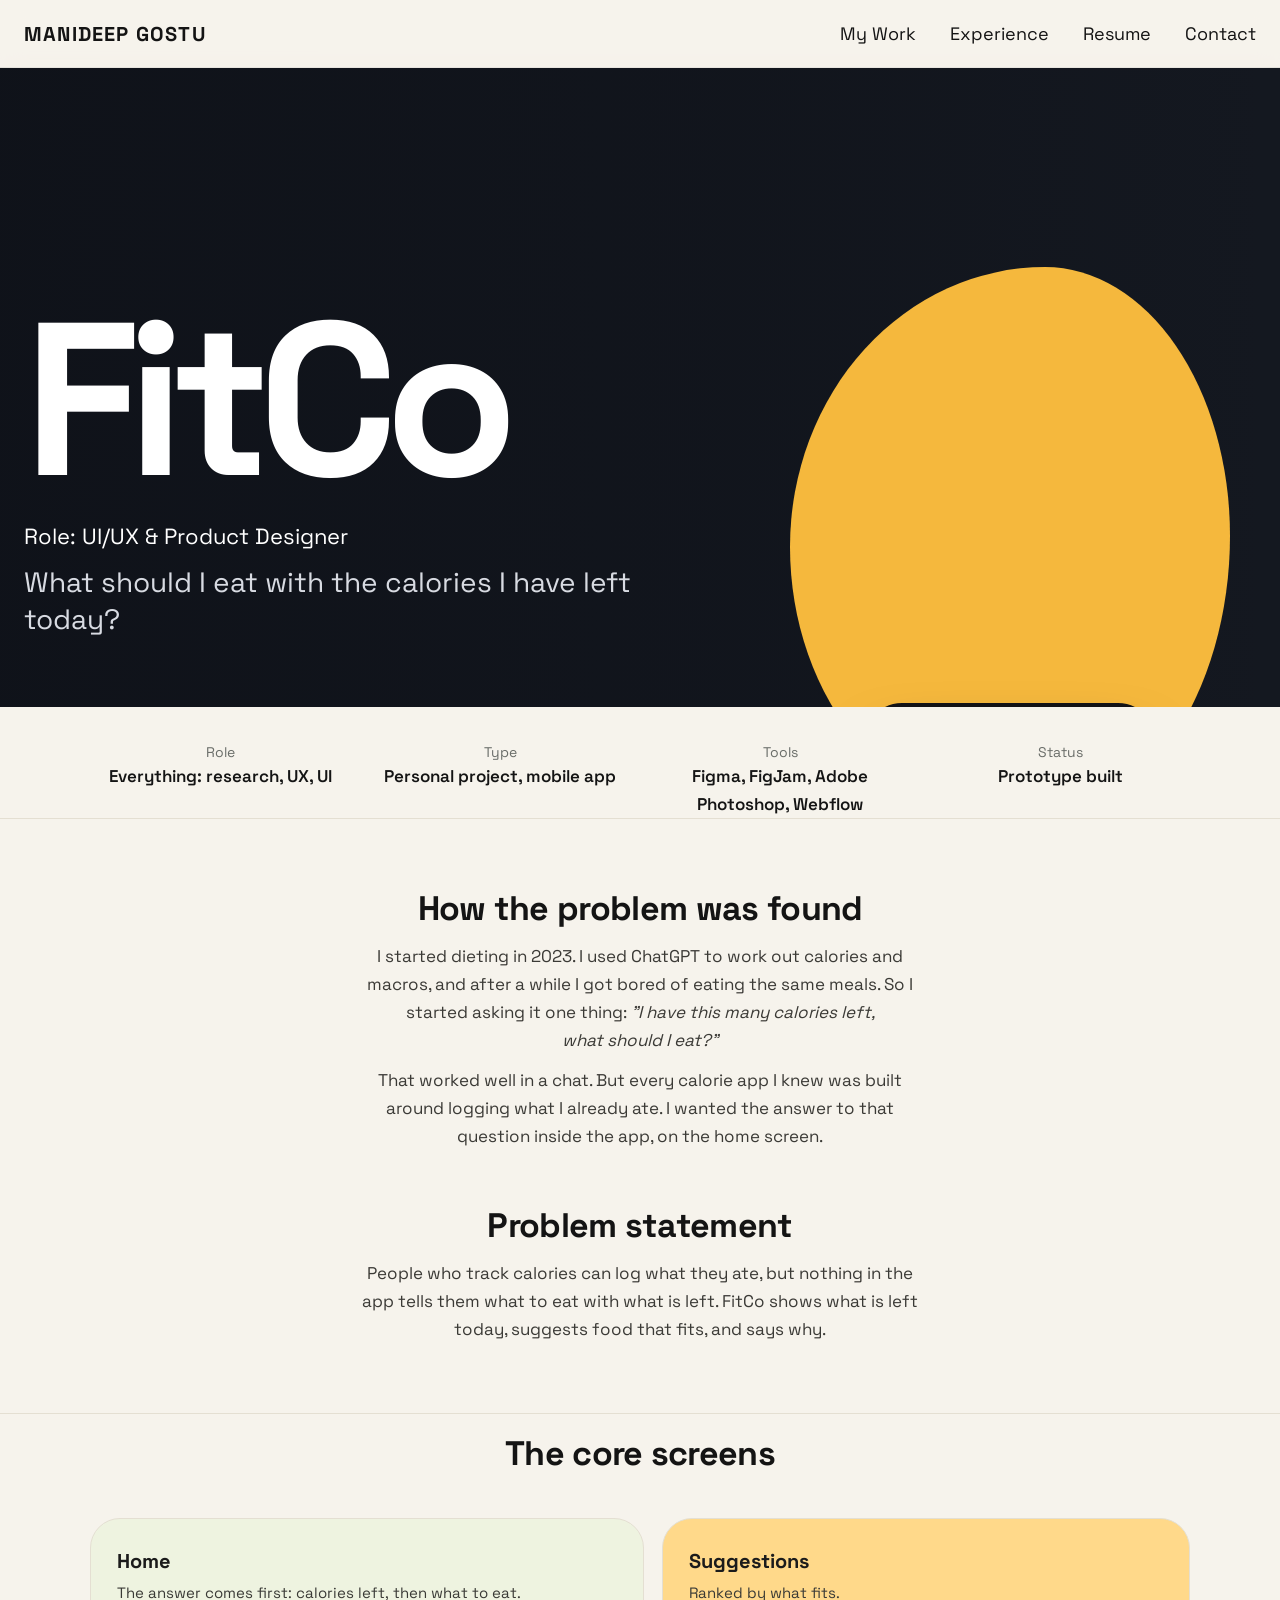
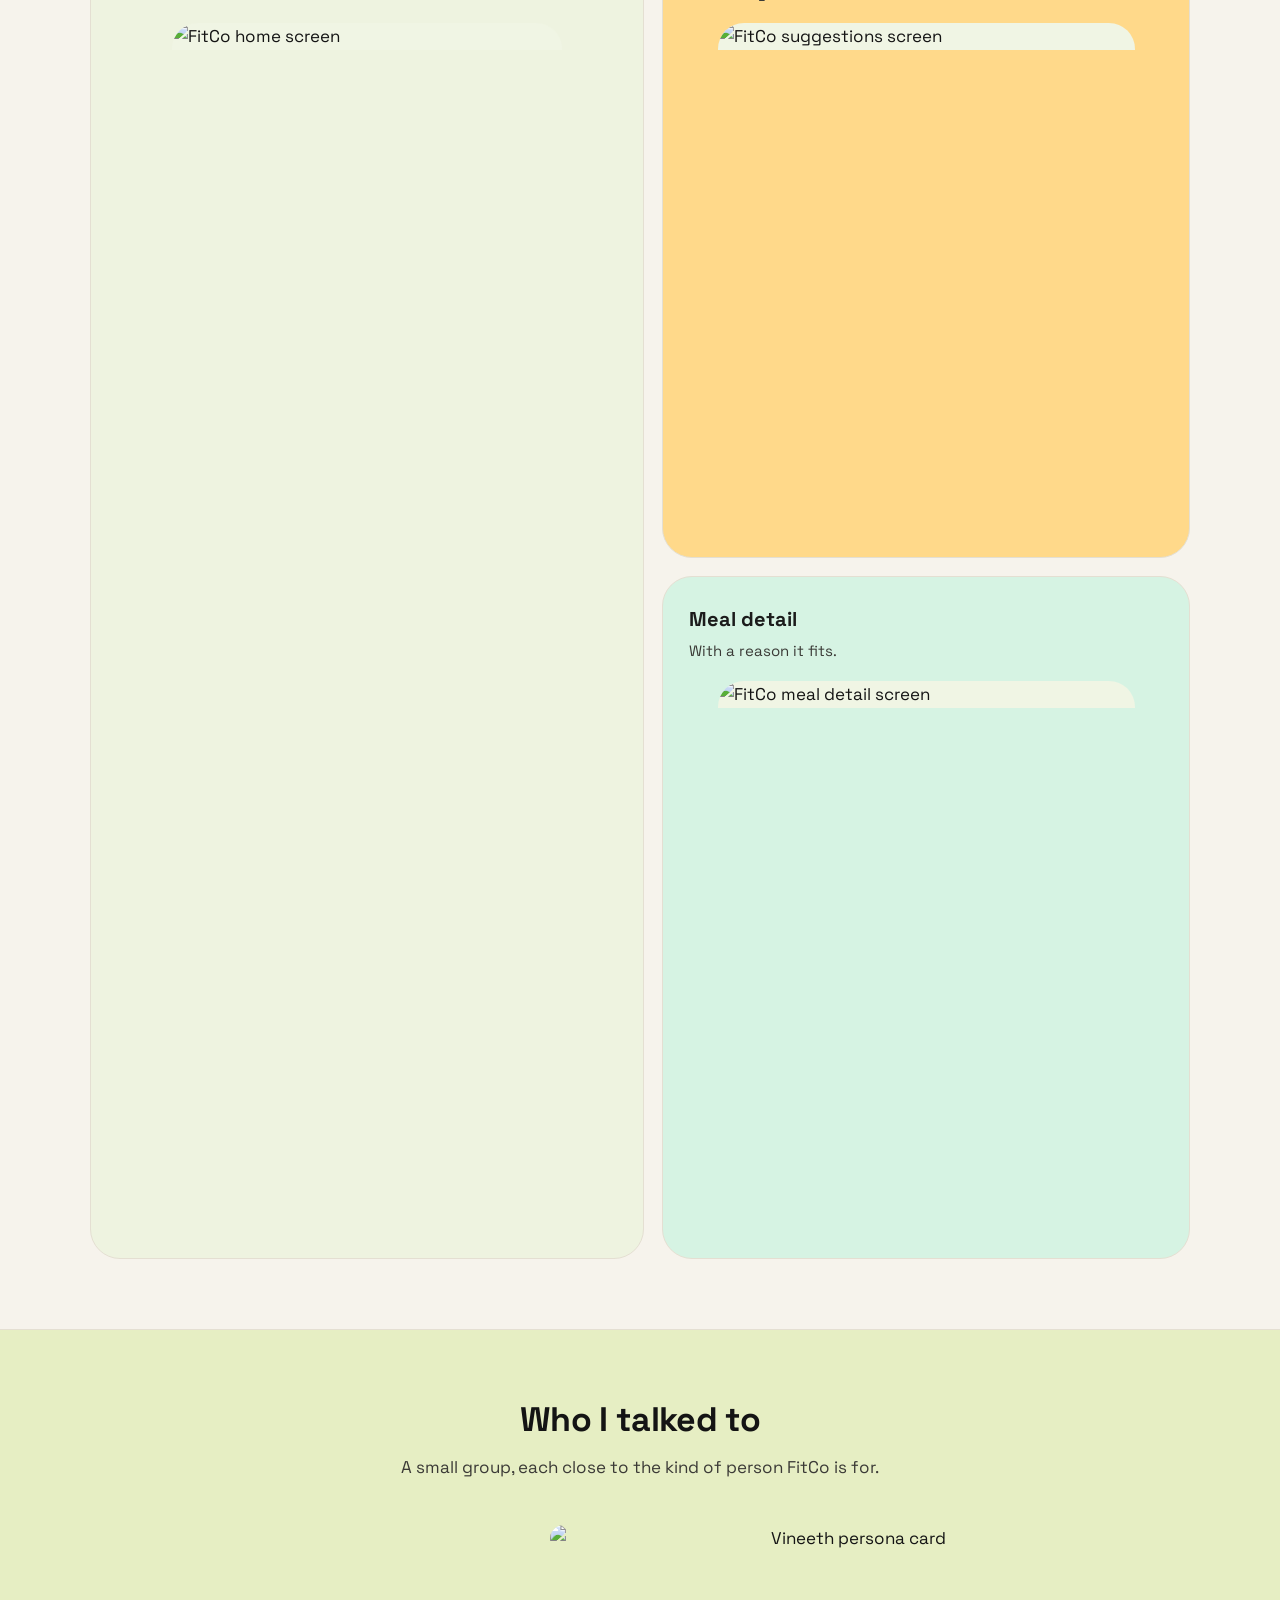
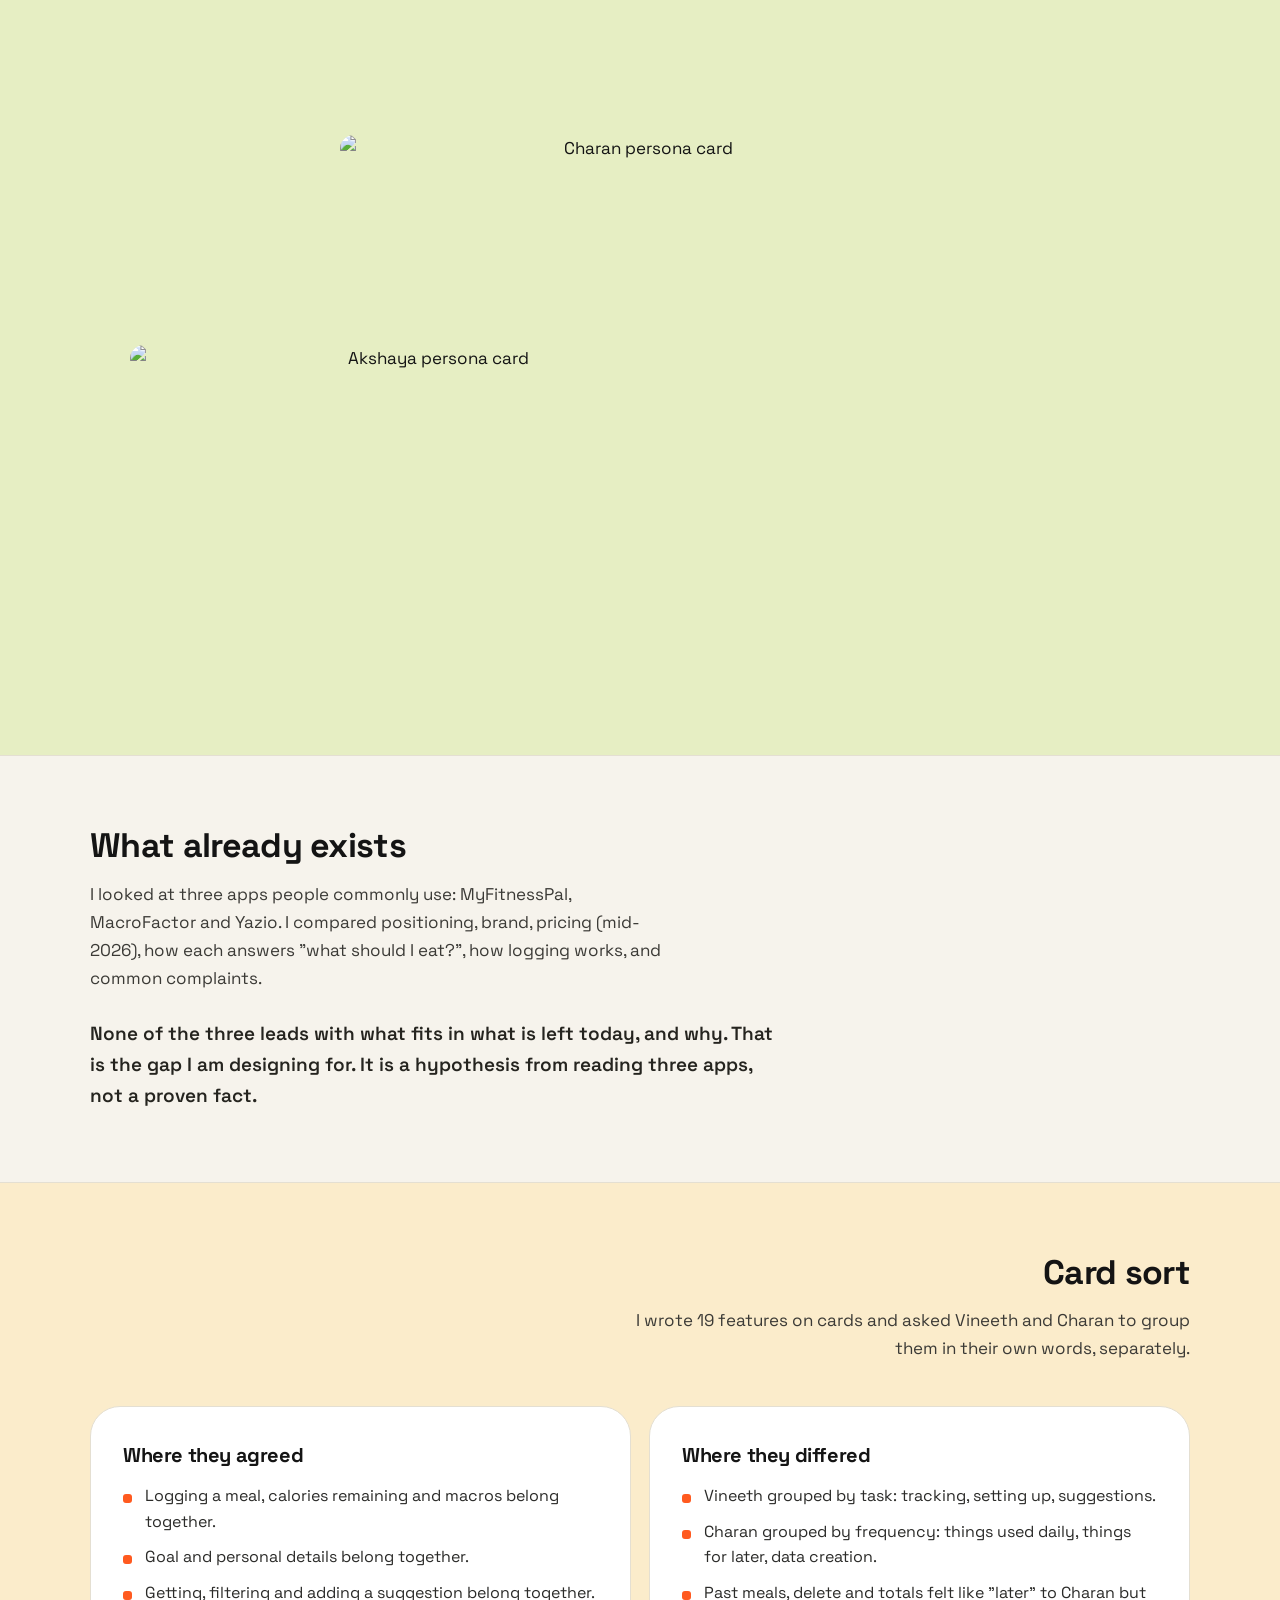
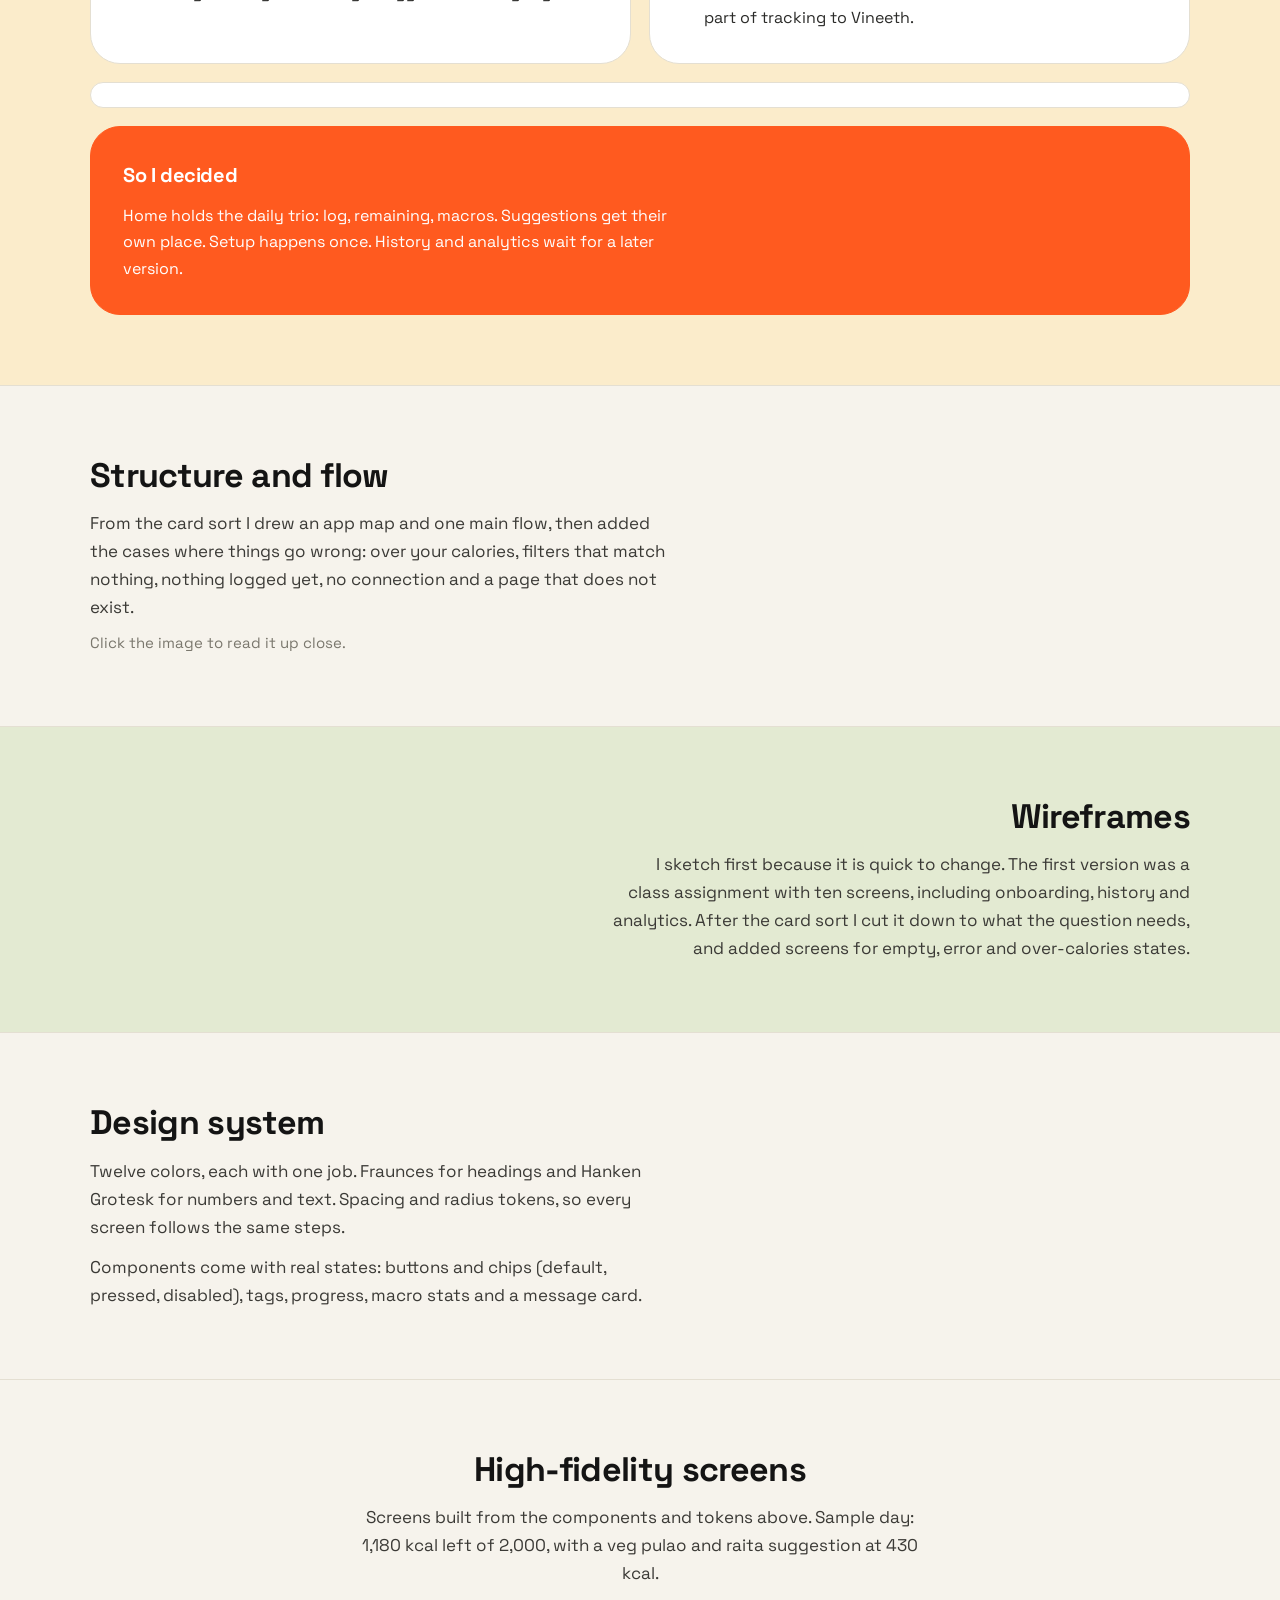
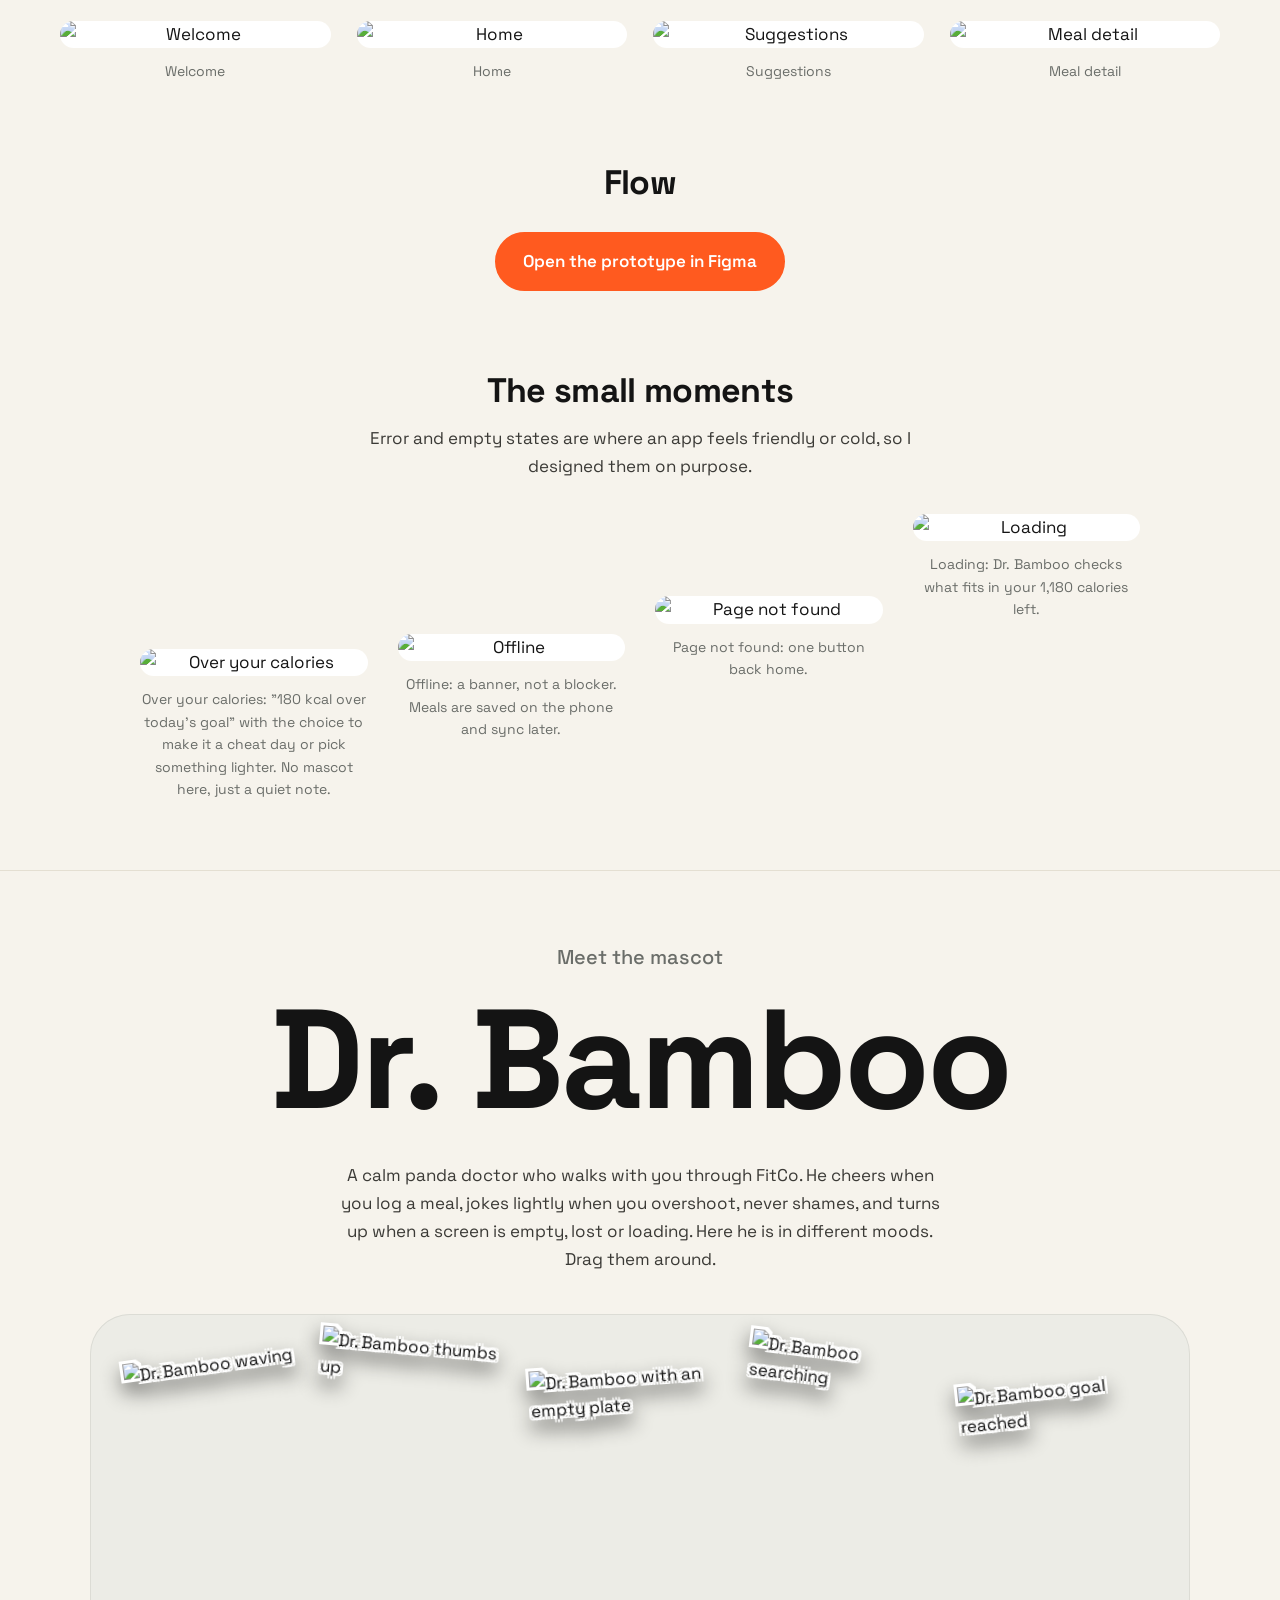
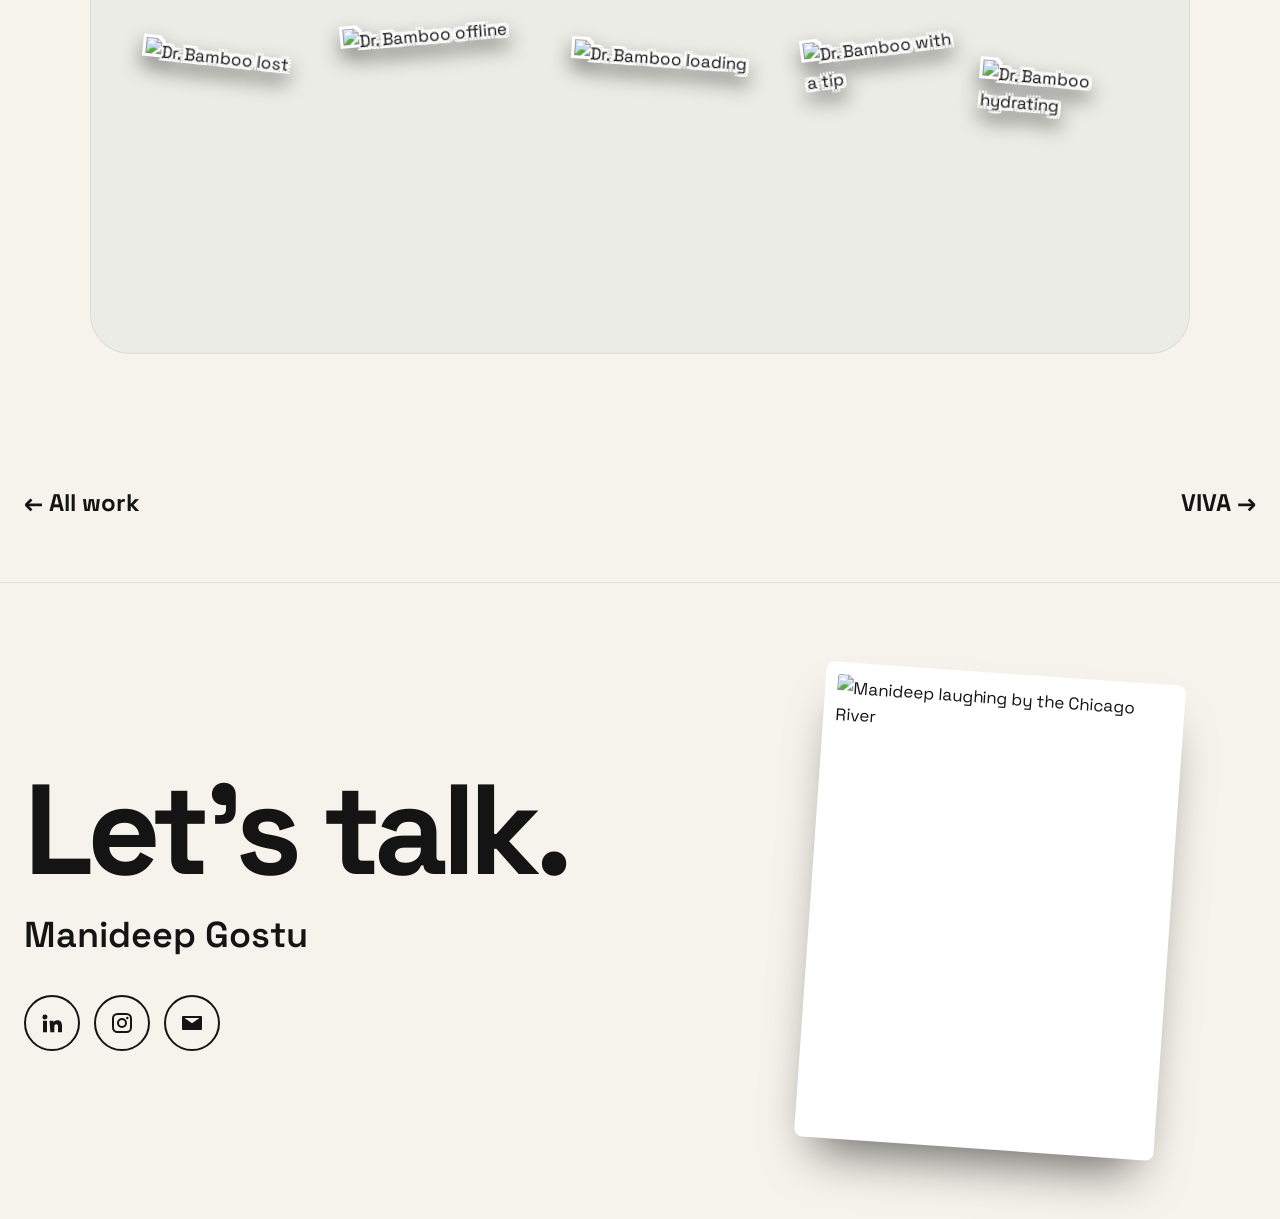
==== fitco.html @ 4b9589eb "Add files via upload" ====
<!doctype html>
<html lang="en"><head><meta charset="utf-8"><meta name="viewport" content="width=device-width,initial-scale=1">
<title>FitCo case study | Manideep Gostu</title><meta name="description" content="FitCo: a calorie app built around one question. A full UX process from research to prototype.">
<link rel="preconnect" href="https://fonts.googleapis.com"><link rel="preconnect" href="https://fonts.gstatic.com" crossorigin>
<link href="https://fonts.googleapis.com/css2?family=Space+Grotesk:wght@400;500;600;700&display=swap" rel="stylesheet">
<link rel="stylesheet" href="style.css"></head><body class="plain">
<nav class="nav"><div class="wrap">
  <a class="brand" href="index.html">Manideep Gostu</a>
  <ul><li><a class="link" href="index.html#work">My Work</a></li><li><a class="link" href="index.html#experience">Experience</a></li><li><a class="link" href="https://drive.google.com/file/d/1lk64tgQct_yPAMCGnlm1fvzuZqLw3ZTP/view?usp=sharing" target="_blank" rel="noopener">Resume</a></li><li><a class="link" href="#contact">Contact</a></li></ul>
</div></nav>

<header class="cs-hero dark"><div class="wrap">
  <div class="txt"><h1>FitCo</h1><p class="role">Role: UI/UX &amp; Product Designer</p><p class="lede">What should I eat with the calories I have left today?</p></div>
  <div class="blobwrap"><div class="blob"></div><img class="phone" src="images/hifi-welcome.png" alt="FitCo welcome screen with Dr. Bamboo"></div>
</div></header>
<section class="cs metabar"><div class="wrap"><dl class="meta">
  <div><dt>Role</dt><dd>Everything: research, UX, UI</dd></div><div><dt>Type</dt><dd>Personal project, mobile app</dd></div>
  <div><dt>Tools</dt><dd>Figma, FigJam, Adobe Photoshop, Webflow</dd></div><div><dt>Status</dt><dd>Prototype built</dd></div>
</dl></div></section>

<section class="cs"><div class="wrap">
  <h2>How the problem was found</h2>
  <p>I started dieting in 2023. I used ChatGPT to work out calories and macros, and after a while I got bored of eating the same meals. So I started asking it one thing: <em>"I have this many calories left, <span style="white-space:nowrap">what should I eat?"</span></em></p>
  <p>That worked well in a chat. But every calorie app I knew was built around logging what I already ate. I wanted the answer to that question inside the app, on the home screen.</p>
  <h2 style="margin-top:56px">Problem statement</h2>
  <p>People who track calories can log what they ate, but nothing in the app tells them what to eat with what is left. FitCo shows what is left today, suggests food that fits, and says why.</p>
</div></section>

<section class="cs" style="padding-top:20px"><div class="wrap">
  <h2>The core screens</h2>
  <div class="bento key">
    <div class="cell kscr home"><span class="lab">Home</span><span class="sub2">The answer comes first: calories left, then what to eat.</span><span class="dev"><img src="images/hifi-home.png" alt="FitCo home screen"></span></div>
    <div class="cell kscr sug"><span class="lab">Suggestions</span><span class="sub2">Ranked by what fits.</span><span class="dev"><img src="images/hifi-suggestions.png" alt="FitCo suggestions screen"></span></div>
    <div class="cell kscr meal"><span class="lab">Meal detail</span><span class="sub2">With a reason it fits.</span><span class="dev"><img src="images/hifi-meal.png" alt="FitCo meal detail screen"></span></div>
  </div>
</div></section>

<section class="cs band-lime"><div class="wrap">
  <h2>Who I talked to</h2>
  <p>A small group, each close to the kind of person FitCo is for.</p>
  <div class="pstack deck">
    <figure class="pcard-img c1"><img src="images/people/vineeth-card.jpg" alt="Vineeth persona card"></figure>
    <figure class="pcard-img c2"><img src="images/people/charan-card.jpg" alt="Charan persona card"></figure>
    <figure class="pcard-img c3"><img src="images/people/akshaya-card.jpg" alt="Akshaya persona card"></figure>
  </div>
</div></section>

<section class="cs al-left"><div class="wrap">
  <h2>What already exists</h2>
  <p>I looked at three apps people commonly use: MyFitnessPal, MacroFactor and Yazio. I compared positioning, brand, pricing (mid-2026), how each answers "what should I eat?", how logging works, and common complaints.</p>
  <figure class="shot wide zoom"><img src="images/fitco-teardown.jpg" alt="Competitive teardown table"></figure>
  <p class="bolder" style="margin-top:26px">None of the three leads with what fits in what is left today, and why. That is the gap I am designing for. It is a hypothesis from reading three apps, not a proven fact.</p>
</div></section>

<section class="cs al-right band-amber"><div class="wrap">
  <h2>Card sort</h2>
  <p>I wrote 19 features on cards and asked Vineeth and Charan to group them in their own words, separately.</p>
  <div class="bento sortgrid">
    <div class="cell"><h3>Where they agreed</h3><ul><li>Logging a meal, calories remaining and macros belong together.</li><li>Goal and personal details belong together.</li><li>Getting, filtering and adding a suggestion belong together.</li></ul></div>
    <div class="cell"><h3>Where they differed</h3><ul><li>Vineeth grouped by task: tracking, setting up, suggestions.</li><li>Charan grouped by frequency: things used daily, things for later, data creation.</li><li>Past meals, delete and totals felt like "later" to Charan but part of tracking to Vineeth.</li></ul></div>
    <div class="cell span2 pad0"><figure class="shot zoom" style="margin:0"><img src="images/fitco-cardsort.jpg" alt="FigJam card sort board"><figcaption style="padding:0 0 6px">The card sort board in FigJam.</figcaption></figure></div>
    <div class="cell span2 mint"><h3>So I decided</h3><p>Home holds the daily trio: log, remaining, macros. Suggestions get their own place. Setup happens once. History and analytics wait for a later version.</p></div>
  </div>
</div></section>

<section class="cs al-left"><div class="wrap">
  <h2>Structure and flow</h2>
  <p>From the card sort I drew an app map and one main flow, then added the cases where things go wrong: over your calories, filters that match nothing, nothing logged yet, no connection and a page that does not exist.</p>
  <p class="quiet" style="margin-top:10px">Click the image to read it up close.</p>
  <figure class="shot wide zoom"><img src="images/fitco-ia.jpg" alt="Flows and information architecture"></figure>
</div></section>

<section class="cs al-right band-wire"><div class="wrap">
  <h2>Wireframes</h2>
  <p>I sketch first because it is quick to change. The first version was a class assignment with ten screens, including onboarding, history and analytics. After the card sort I cut it down to what the question needs, and added screens for empty, error and over-calories states.</p>
  <figure class="shot wide zoom flowimg"><img src="images/fitco-wf-flow.jpg" alt="All ten wireframes in one line, connected by the taps between them"><figcaption class="side cap1">Blue outline: the button you tap. The wire goes to the screen it opens.</figcaption></figure>
</div></section>

<section class="cs al-left"><div class="wrap">
  <h2>Design system</h2>
  <p>Twelve colors, each with one job. Fraunces for headings and Hanken Grotesk for numbers and text. Spacing and radius tokens, so every screen follows the same steps.</p>
  <p style="margin-top:12px">Components come with real states: buttons and chips (default, pressed, disabled), tags, progress, macro stats and a message card.</p>
  <figure class="shot wide zoom"><img src="images/fitco-design-system.jpg" alt="FitCo design system"></figure>
</div></section>

<section class="cs"><div class="wrap">
  <h2>High-fidelity screens</h2>
  <p>Screens built from the components and tokens above. Sample day: 1,180 kcal left of 2,000, with a veg pulao and raita suggestion at 430 kcal.</p>
  <div class="screens dv">
    <figure class="shot"><span class="dev"><img src="images/hifi-welcome.png" alt="Welcome"></span><figcaption>Welcome</figcaption></figure>
    <figure class="shot"><span class="dev"><img src="images/hifi-home.png" alt="Home"></span><figcaption>Home</figcaption></figure>
    <figure class="shot"><span class="dev"><img src="images/hifi-suggestions.png" alt="Suggestions"></span><figcaption>Suggestions</figcaption></figure>
    <figure class="shot"><span class="dev"><img src="images/hifi-meal.png" alt="Meal detail"></span><figcaption>Meal detail</figcaption></figure>
  </div>
  <h2 style="margin-top:80px">Flow</h2>
  <figure class="shot wide zoom flowimg"><img src="images/fitco-flow-main.jpg" alt="FitCo prototype flow: Welcome, Home, Suggestions, Meal detail, After adding, connected by the taps that move between them"><figcaption>Click to enlarge.</figcaption></figure>
  <div class="actions" style="margin-top:30px;display:flex;justify-content:center"><a class="btn fill" href="https://www.figma.com/design/q3QUDHP8G08RWj0zzKJXKQ/fitco?m=auto&amp;t=LvOeQhYHyke9QBOM-1" target="_blank" rel="noopener">Open the prototype in Figma</a></div>
  <h2 style="margin-top:80px">The small moments</h2>
  <p>Error and empty states are where an app feels friendly or cold, so I designed them on purpose.</p>
  <div class="screens dv rise">
    <figure class="shot"><span class="dev"><img src="images/hifi-over.png" alt="Over your calories"></span><figcaption>Over your calories: "180 kcal over today's goal" with the choice to make it a cheat day or pick something lighter. No mascot here, just a quiet note.</figcaption></figure>
    <figure class="shot"><span class="dev"><img src="images/hifi-offline.png" alt="Offline"></span><figcaption>Offline: a banner, not a blocker. Meals are saved on the phone and sync later.</figcaption></figure>
    <figure class="shot"><span class="dev"><img src="images/hifi-notfound.png" alt="Page not found"></span><figcaption>Page not found: one button back home.</figcaption></figure>
    <figure class="shot"><span class="dev"><img src="images/hifi-loading.png" alt="Loading"></span><figcaption>Loading: Dr. Bamboo checks what fits in your 1,180 calories left.</figcaption></figure>
  </div>
</div></section>

<section class="cs"><div class="wrap">
  <h3 class="kick">Meet the mascot</h3>
  <h2 class="bigname">Dr. Bamboo</h2>
  <p style="max-width:36em">A calm panda doctor who walks with you through FitCo. He cheers when you log a meal, jokes lightly when you overshoot, never shames, and turns up when a screen is empty, lost or loading. Here he is in different moods. Drag them around.</p>
  <div class="board stickers" id="stickers">
    <div class="pin sticker" style="left:3%;top:6%;width:16%;--r:-8deg;--d:.05s"><img src="images/dr-bamboo-wave.png" alt="Dr. Bamboo waving"></div>
    <div class="pin sticker" style="left:21%;top:3%;width:16%;--r:5deg;--d:.12s"><img src="images/dr-bamboo-thumbs-up.png" alt="Dr. Bamboo thumbs up"></div>
    <div class="pin sticker" style="left:40%;top:8%;width:17%;--r:-4deg;--d:.19s"><img src="images/dr-bamboo-empty-plate.png" alt="Dr. Bamboo with an empty plate"></div>
    <div class="pin sticker" style="left:60%;top:4%;width:16%;--r:7deg;--d:.26s"><img src="images/dr-bamboo-searching.png" alt="Dr. Bamboo searching"></div>
    <div class="pin sticker" style="left:79%;top:10%;width:16%;--r:-6deg;--d:.33s"><img src="images/dr-bamboo-goal.png" alt="Dr. Bamboo goal reached"></div>
    <div class="pin sticker" style="left:5%;top:52%;width:16%;--r:6deg;--d:.4s"><img src="images/dr-bamboo-lost.png" alt="Dr. Bamboo lost"></div>
    <div class="pin sticker" style="left:23%;top:48%;width:18%;--r:-5deg;--d:.47s"><img src="images/dr-bamboo-offline.png" alt="Dr. Bamboo offline"></div>
    <div class="pin sticker" style="left:44%;top:52%;width:18%;--r:4deg;--d:.54s"><img src="images/dr-bamboo-loading.png" alt="Dr. Bamboo loading"></div>
    <div class="pin sticker" style="left:65%;top:50%;width:14%;--r:-7deg;--d:.61s"><img src="images/dr-bamboo-tip.png" alt="Dr. Bamboo with a tip"></div>
    <div class="pin sticker" style="left:81%;top:55%;width:14%;--r:5deg;--d:.68s"><img src="images/dr-bamboo-hydrate.png" alt="Dr. Bamboo hydrating"></div>
  </div>
</div></section>

<div class="wrap"><div class="next"><a href="index.html">&larr; All work</a><a href="viva.html">VIVA &rarr;</a></div></div>
<footer class="foot" id="contact"><div class="wrap">
  <div><h2>Let's talk.</h2><p class="fname">Manideep Gostu</p><div class="social"><a href="https://www.linkedin.com/in/manideep-guptha-gostu" target="_blank" rel="noopener" aria-label="LinkedIn"><svg viewBox="0 0 24 24"><path d="M4.98 3.5a2.5 2.5 0 11-.01 5 2.5 2.5 0 01.01-5zM3 9.75h4v11.5H3zM9.5 9.75h3.8v1.6h.06c.53-1 1.84-2.05 3.8-2.05 4.07 0 4.84 2.68 4.84 6.16v5.8h-4v-5.15c0-1.23-.02-2.8-1.7-2.8-1.71 0-1.97 1.33-1.97 2.7v5.25h-4z"/></svg></a><a href="https://www.instagram.com/iam_manideep984/" target="_blank" rel="noopener" aria-label="Instagram"><svg viewBox="0 0 24 24"><path d="M7.5 2h9A5.5 5.5 0 0122 7.5v9a5.5 5.5 0 01-5.5 5.5h-9A5.5 5.5 0 012 16.5v-9A5.5 5.5 0 017.5 2zm0 2A3.5 3.5 0 004 7.5v9A3.5 3.5 0 007.5 20h9a3.5 3.5 0 003.5-3.5v-9A3.5 3.5 0 0016.5 4zM12 7a5 5 0 110 10 5 5 0 010-10zm0 2a3 3 0 100 6 3 3 0 000-6zm5.3-3.2a1.2 1.2 0 110 2.4 1.2 1.2 0 010-2.4z"/></svg></a><a href="mailto:manideepguptha984@gmail.com" aria-label="Email"><svg viewBox="0 0 24 24"><path d="M3 5h18a1 1 0 011 1v12a1 1 0 01-1 1H3a1 1 0 01-1-1V6a1 1 0 011-1zm9 7.2L4.5 7v.01L12 12.2 19.5 7H4.5z"/></svg></a></div></div>
  <div class="fphoto"><img src="images/me/4.jpg" alt="Manideep laughing by the Chicago River"></div>
</div></footer>
<script src="script.js"></script></body></html>
---- style.css ----
:root{--bg:#ffffff;--bg2:#f4f4f1;--line:#e3e3de;--ink:#141414;--ink2:#2b2b29;--mute:#6a6d69;--hot:#ff5a1f;--sun:#c2410c;--r:28px;--f:"Space Grotesk",system-ui,sans-serif}
*{box-sizing:border-box;margin:0;padding:0}
html{scroll-behavior:smooth}
body{background:var(--bg);color:var(--ink);font-family:var(--f);line-height:1.6;font-size:18px;-webkit-font-smoothing:antialiased;
background-image:radial-gradient(#dcdcd7 2.2px,transparent 2.4px);background-size:62px 62px;background-position:20px 30px}
img{max-width:100%;display:block}
a{color:inherit}
:focus-visible{outline:3px solid var(--sun);outline-offset:3px}
.wrap{width:min(1240px,100% - 48px);margin-inline:auto}
.nav{position:sticky;top:0;z-index:20;backdrop-filter:blur(12px);background:rgba(255,255,255,.82)}
.nav .wrap{display:flex;justify-content:space-between;align-items:center;padding:18px 0}
.brand{font-weight:700;font-size:26px;text-decoration:none;letter-spacing:-.01em}
.nav ul{display:flex;gap:34px;list-style:none}
.nav a.link{text-decoration:none;font-size:18px;position:relative}
.nav a.link::after{content:"";position:absolute;left:0;bottom:-4px;height:2px;width:0;background:var(--hot);transition:width .25s}
.nav a.link:hover::after{width:100%}
.progress{position:fixed;left:0;top:0;height:3px;width:0;background:linear-gradient(90deg,var(--hot),var(--sun));z-index:30}

/* hero */
.hero{padding:70px 0 90px}
.hero .wrap{display:grid;grid-template-columns:1.05fr .95fr;gap:56px;align-items:center}
.hero h1{font-size:clamp(46px,7.4vw,104px);line-height:1.02;letter-spacing:-.035em;font-weight:700}
.hero h1 span{display:block}
.wave{display:inline-block;transform-origin:70% 80%;animation:wave 2.6s ease-in-out infinite}
@keyframes wave{0%,60%,100%{transform:rotate(0)}10%,30%{transform:rotate(16deg)}20%,40%{transform:rotate(-10deg)}50%{transform:rotate(8deg)}}
.hero p{max-width:34em;margin-top:34px;font-size:20px;color:var(--ink2)}
.hero p+p{margin-top:18px;color:var(--mute)}
.hero .btns{display:flex;gap:14px;margin-top:34px;flex-wrap:wrap}
.btn{display:inline-block;text-decoration:none;font-weight:600;padding:14px 26px;border-radius:999px;border:2px solid var(--ink);transition:transform .2s,background .2s,color .2s}
.btn:hover{transform:translateY(-3px) rotate(-1deg)}
.btn.fill{background:var(--hot);border-color:var(--hot);color:#fff}

/* gallery */
.gallery{padding:30px 0 90px;overflow:hidden}
.gallery h2{margin-bottom:34px}
.row{display:flex;gap:22px;width:max-content;animation:slide 48s linear infinite;margin-bottom:22px}
.row.rev{animation-direction:reverse;animation-duration:58s}
.gallery:hover .row{animation-play-state:paused}
.row figure{width:260px;height:320px;border-radius:26px;overflow:hidden;flex:none;background:var(--bg2);transition:transform .3s}
.row figure:nth-child(odd){transform:rotate(-2.5deg)}
.row figure:nth-child(even){transform:rotate(2deg) translateY(14px)}
.row figure:hover{transform:rotate(0) scale(1.06);position:relative;z-index:2}
.row img{width:100%;height:100%;object-fit:cover}
@keyframes slide{to{transform:translateX(-50%)}}

/* sections */
section.block{padding:90px 0}
h2{font-size:clamp(34px,4.6vw,60px);line-height:1.05;letter-spacing:-.03em;font-weight:700}
.sub{color:var(--mute);max-width:34em;margin-top:14px}
.work{display:grid;gap:34px;margin-top:46px}
.card{display:grid;grid-template-columns:1fr 1.15fr;gap:0;text-decoration:none;background:var(--bg2);border-radius:var(--r);overflow:hidden;border:1px solid var(--line);transition:transform .35s,border-color .35s}
.card:hover{transform:translateY(-8px);border-color:var(--hot)}
.card .txt{padding:46px;display:flex;flex-direction:column;justify-content:center}
.card h3{font-size:clamp(34px,4vw,54px);letter-spacing:-.03em;line-height:1}
.card p{color:var(--mute);margin-top:16px}
.tags{display:flex;flex-wrap:wrap;gap:8px;margin-top:20px}
.tag{border:1px solid var(--line);border-radius:999px;padding:4px 14px;font-size:14px;color:var(--ink2)}
.tag.warn{border-color:var(--sun);color:var(--sun)}
.go{margin-top:26px;font-weight:600;color:var(--hot)}
.card .art{background:#eef3e0;display:grid;place-items:center;min-height:380px;overflow:hidden}
.card .art img{width:100%;height:100%;object-fit:cover;transition:transform .6s}
.card:hover .art img{transform:scale(1.05)}
.card .art.viva{background:linear-gradient(135deg,#ffe6d8,#ffd0b8)}
.wave-art{display:flex;gap:8px;align-items:center;height:160px}
.wave-art span{width:9px;border-radius:9px;background:var(--hot);animation:bar 1.4s ease-in-out infinite}
.wave-art span:nth-child(3n){background:var(--sun)}
@keyframes bar{0%,100%{height:28px}50%{height:140px}}

.xp{margin-top:40px}
.xp .row2{display:grid;grid-template-columns:.8fr 1.2fr;gap:30px;padding:30px 0;border-top:1px solid var(--line)}
.xp .who{font-size:26px;font-weight:700;letter-spacing:-.02em}
.xp .role{color:var(--mute)}
.xp ul{padding-left:20px;color:var(--ink2)}
.pill{background:#fff0e8;color:#c2410c;padding:1px 10px;border-radius:999px;font-weight:600}
.tools{display:flex;flex-wrap:wrap;gap:10px;margin-top:20px}
.tools span{border:1px solid var(--line);border-radius:999px;padding:6px 16px}
.contact h2{font-size:clamp(44px,8vw,120px)}
.contact .rows{margin-top:30px;display:grid;gap:8px;font-size:22px}
.contact a{text-decoration:underline;text-decoration-color:var(--hot);text-underline-offset:5px}
footer{padding:40px 0;color:var(--mute);font-size:14px;border-top:1px solid var(--line)}

/* character */
.strip{display:grid;grid-template-columns:repeat(4,1fr);gap:18px;margin-top:34px}
.strip figure,.say figure{background:var(--bg2);border:1px solid var(--line);border-radius:var(--r);padding:20px 14px 16px;text-align:center;transition:transform .3s}
.strip figure:hover,.say figure:hover{transform:translateY(-8px) rotate(-1.5deg)}
.strip img,.say img{height:150px;margin:0 auto;object-fit:contain}
.strip figcaption{color:var(--mute);font-size:14px;margin-top:10px}.strip strong{display:block;color:var(--ink);font-size:18px}
.say{display:grid;grid-template-columns:repeat(3,1fr);gap:18px;margin-top:26px}
.say q{display:block;font-size:19px;margin-top:10px;quotes:none}.say small{color:var(--mute)}
.ai-note{font-size:13px;color:var(--mute);margin-top:14px}
.foodrow{display:flex;gap:16px;flex-wrap:wrap;margin-top:26px}
.foodrow img{height:84px;transition:transform .25s}.foodrow img:hover{transform:scale(1.2) rotate(-5deg)}

/* case study */
.cs-hero{padding:70px 0 40px}
.cs-hero h1{font-size:clamp(70px,14vw,200px);line-height:.92;letter-spacing:-.05em;font-weight:700}
.cs-hero .lede{font-size:clamp(22px,2.6vw,32px);max-width:24em;margin-top:22px;color:var(--ink2);line-height:1.3}
.meta{display:grid;grid-template-columns:repeat(4,1fr);gap:20px;margin-top:40px;padding-top:26px;border-top:1px solid var(--line)}
.meta dt{color:var(--mute);font-size:14px}.meta dd{font-weight:600}
.stage{margin:36px 0 0;border-radius:36px;background:#eef3e0;overflow:hidden}
.stage img{width:100%}
.cs{padding:80px 0;border-top:1px solid var(--line)}
.cs .wrap{max-width:1040px}
.cs h2{margin-bottom:20px}
.cs p{max-width:38em;color:var(--ink2)}
.cs p+p{margin-top:14px}
.num{color:var(--hot);font-weight:700;margin-bottom:10px}
.callout{margin-top:28px;background:var(--bg2);border-left:4px solid var(--hot);padding:22px 26px;border-radius:0 20px 20px 0}
.callout h3{font-size:18px;margin-bottom:6px}.callout p{color:var(--ink2)}
.callout.ink{border-color:var(--sun)}
.cols{display:grid;grid-template-columns:1fr 1fr;gap:34px;margin-top:26px}
.cols.three{grid-template-columns:repeat(3,1fr)}
.person{background:var(--bg2);border:1px solid var(--line);border-radius:var(--r);padding:24px}
.person h3{font-size:26px}.person .age{color:var(--sun);margin-bottom:8px;font-size:15px}
ul.clean{list-style:none;display:grid;gap:10px;margin-top:10px}
ul.clean li{padding-left:24px;position:relative;color:var(--ink2)}
ul.clean li::before{content:"";position:absolute;left:0;top:.7em;width:10px;height:10px;border-radius:3px;background:var(--hot)}
figure.shot{margin-top:30px}
figure.shot img{border-radius:24px;width:100%;background:var(--bg2)}
figure.shot figcaption{color:var(--mute);font-size:15px;margin-top:12px;max-width:34em}
.shot.missing{display:none}
.screens{display:grid;grid-template-columns:repeat(4,1fr);gap:20px;margin-top:30px}
.screens.three{grid-template-columns:repeat(3,1fr)}
.screens .shot{margin:0}
.screens .shot img{box-shadow:0 26px 40px -24px rgba(0,0,0,.35);transition:transform .3s}
.screens .shot:hover img{transform:translateY(-8px)}
.steps{margin:22px 0 0 20px;display:grid;gap:10px;max-width:38em}
.next{display:flex;justify-content:space-between;padding:60px 0;font-size:24px;font-weight:700}
.next a{text-decoration:none}.next a:hover{color:var(--hot)}
.video{margin-top:30px;border-radius:28px;overflow:hidden;background:#000}
.video video{width:100%;display:block}

.reveal{opacity:0;transform:translateY(26px);transition:opacity .7s,transform .7s}
.reveal.in{opacity:1;transform:none}
@media (max-width:900px){
 .hero .wrap,.card,.xp .row2,.cols,.cols.three{grid-template-columns:1fr}
 .photo{max-width:440px}
 .screens,.strip,.meta{grid-template-columns:1fr 1fr}.screens.three,.say{grid-template-columns:1fr 1fr}
 .nav ul{gap:18px}.nav a.link{font-size:16px}.brand{font-size:21px}
 .card .txt{padding:28px}.card .art{min-height:260px}
 .row figure{width:190px;height:240px}
}
@media (max-width:520px){body{font-size:17px}.say,.strip{grid-template-columns:1fr 1fr;gap:12px}.hero{padding-top:40px}}
@media (prefers-reduced-motion:reduce){*{animation:none!important;transition:none!important}.reveal{opacity:1;transform:none}}

/* moodboard hero */
.brand{text-transform:uppercase;letter-spacing:.06em;font-size:20px}
.hero{padding:50px 0 80px}
.hero .wrap{grid-template-columns:.95fr 1.05fr}
.hero h1 span{display:block}
.board{position:relative;height:680px;border-radius:40px;background:#f3f3ef;overflow:hidden;background-image:radial-gradient(#d6d6d0 1.6px,transparent 1.8px);background-size:28px 28px}
.pin{position:absolute;rotate:var(--r,0deg);translate:var(--dx,0) var(--dy,0);cursor:grab;touch-action:none;user-select:none;animation:drop .7s cubic-bezier(.2,1.4,.4,1) both;animation-delay:var(--d,0s);transition:scale .2s}
.pin:hover{scale:1.05}.pin.drag{cursor:grabbing;scale:1.08;z-index:50!important}
@keyframes drop{from{scale:.5;opacity:0;translate:0 -40px}to{scale:1;opacity:1}}
.pin.photo{background:#fff;padding:10px 10px 34px;border-radius:6px;box-shadow:0 14px 26px -12px rgba(0,0,0,.35);aspect-ratio:auto;transform:none;overflow:visible}
.pin.photo img{width:100%;height:100%;object-fit:cover;border-radius:2px;pointer-events:none}
.pin.photo .ph{width:100%;height:100%;border-radius:2px;background:var(--c,#e9e4ff)}
.pin.photo::before{content:"";position:absolute;left:50%;top:-12px;width:64px;height:22px;translate:-50% 0;background:rgba(255,200,90,.7);rotate:-3deg}
.pin.note{padding:16px 18px;border-radius:6px;font-weight:600;font-size:20px;line-height:1.15;box-shadow:0 10px 20px -10px rgba(0,0,0,.3);background:var(--c)}
.pin.chip{padding:9px 18px;border-radius:999px;font-weight:600;background:var(--c);box-shadow:0 8px 16px -10px rgba(0,0,0,.4)}
.pin.dot{width:18px;height:18px;border-radius:50%;background:var(--hot)}
.hint{position:absolute;right:20px;bottom:14px;font-size:13px;color:var(--mute)}
.about{padding:20px 0 90px}
.about h2{margin-bottom:26px}
.do{display:flex;flex-wrap:wrap;gap:14px}
.do span{font-size:clamp(22px,3vw,34px);font-weight:600;letter-spacing:-.02em;padding:12px 28px;border-radius:999px;border:2px solid var(--ink);transition:background .2s,color .2s,transform .2s}
.do span:hover{background:var(--ink);color:#fff;transform:rotate(-2deg) translateY(-3px)}
.bigall{font-size:clamp(60px,13vw,190px);line-height:.92;letter-spacing:-.05em;font-weight:700;margin-top:60px}
.bigall small{display:block;font-size:clamp(20px,2.4vw,30px);letter-spacing:0;font-weight:500;color:var(--mute);margin-top:14px}
.pitch{padding:70px 0 90px;border-top:1px solid var(--line)}
.pitch h2{font-size:clamp(40px,6.6vw,96px)}
.pitch h2 em{font-style:normal;color:var(--hot)}
.pitch p{max-width:30em;margin-top:22px;font-size:22px;color:var(--ink2)}
.social{display:flex;gap:14px;margin-top:30px}
.social a{width:56px;height:56px;border-radius:50%;border:2px solid var(--ink);display:grid;place-items:center;transition:background .2s,color .2s,transform .2s}
.social a:hover{background:var(--ink);color:#fff;transform:translateY(-4px) rotate(-6deg)}
.social svg{width:24px;height:24px;fill:currentColor}
@media (max-width:900px){.board{height:500px}.hero .wrap{grid-template-columns:1fr}.pin.note{font-size:16px}}
.pin.note,.pin.chip,.pin.dot{z-index:5}.pin.photo{z-index:2}
.nav a.link,.brand{white-space:nowrap}
@media (max-width:520px){.brand{font-size:15px;letter-spacing:.03em}.nav ul{gap:12px}.nav a.link{font-size:14px}}
.pin.photo img.fit{object-fit:contain;background:#fff}.pin.note,.pin.chip,.pin.dot{z-index:5}

/* dark case-study hero */
.cs-hero.dark{position:relative;background:#141820 url(images/fitco-bg.jpg) center/cover;color:#fff;min-height:640px;padding:0;overflow:hidden;margin-top:-1px}
.cs-hero.dark .wrap{display:grid;grid-template-columns:1.2fr .8fr;align-items:end;min-height:640px}
.cs-hero.dark .txt{padding:0 0 70px}
.cs-hero.dark h1{font-size:clamp(90px,17vw,250px);line-height:.85;letter-spacing:-.06em}
.cs-hero.dark .role{font-size:22px;margin-top:26px}
.cs-hero.dark .lede{color:#d8dbe2;font-size:clamp(20px,2.2vw,28px);margin-top:10px}
.blobwrap{position:relative;height:560px;align-self:end}
.blob{position:absolute;left:50%;bottom:-120px;width:min(440px,92%);height:560px;translate:-50% 0;background:#f5b83d;border-radius:58% 42% 46% 54%/50% 48% 52% 50%;animation:morph 9s ease-in-out infinite}
@keyframes morph{50%{border-radius:44% 56% 52% 48%/56% 44% 56% 44%}}
.phone{position:absolute;left:50%;bottom:-70px;width:min(290px,66%);translate:-50% 0;border:10px solid #121216;border-radius:46px;box-shadow:0 30px 60px -20px rgba(0,0,0,.6);background:#fff}
.metabar{padding:40px 0 10px;border-top:0}
.metabar .meta{margin-top:0;border-top:0;padding-top:0}
@media (max-width:900px){.cs-hero.dark .wrap{grid-template-columns:1fr}.cs-hero.dark .txt{padding:60px 0 20px}.blobwrap{height:430px}.blob{height:420px}.phone{width:230px}}
.cs-hero.dark::before{content:"";position:absolute;inset:0;background:linear-gradient(90deg,rgba(14,17,24,.8) 0%,rgba(14,17,24,.45) 55%,rgba(14,17,24,0) 100%);pointer-events:none}
.cs-hero.dark .wrap{position:relative}
.nav .wrap{gap:14px}
@media (max-width:640px){.nav ul li:nth-child(2){display:none}.nav .wrap{gap:8px}.brand{font-size:14px}.nav ul{gap:12px}.nav a.link{font-size:14px}}

/* ===== v9: dark monochrome, mint accent, centered case study ===== */
html{background:#1b1b1b}
body{background:none;background-image:none}
#bg{position:fixed;inset:0;z-index:-1;pointer-events:none}
.nav{background:rgba(27,27,27,.8)}
.btn.fill{color:#0d1a13}
.btn:hover{background:var(--ink);color:#1b1b1b}.btn.fill:hover{background:var(--ink)}
.pill{background:rgba(82,242,176,.14);color:var(--hot)}
.board{background:#242424;background-image:radial-gradient(#3c3c3c 1.6px,transparent 1.8px)}
.pin.note,.pin.chip{color:#1b1b1b}
.hint{color:var(--mute)}
.do span:hover{background:var(--ink);color:#1b1b1b}
.social a:hover{color:#1b1b1b}
.card .art.viva{background:linear-gradient(135deg,#17241f,#1f3a2f)}
.meta dt{color:var(--mute)}
.tag.warn{border-color:var(--line);color:#d8d6cf}

/* center everything in case studies */
.cs{text-align:center;padding:96px 0}
.cs .wrap{max-width:1100px}
.cs h2{margin-bottom:22px}
.cs p{margin-inline:auto}
.cs .big{font-size:clamp(34px,5.6vw,78px);line-height:1.04;letter-spacing:-.035em;font-weight:700;margin:44px auto 40px;max-width:14em;color:var(--ink)}
.cs .quiet{color:var(--mute);font-size:16px;margin-top:30px}
.cs .kick{font-size:clamp(20px,2.4vw,28px);font-weight:500;color:var(--mute);margin-bottom:6px}
.cs .bigname{font-size:clamp(70px,13vw,190px);line-height:.9;letter-spacing:-.055em;margin-bottom:24px}
figure.shot.wide{width:min(1240px,calc(100vw - 48px));position:relative;left:50%;translate:-50% 0;margin-top:40px}
figure.shot img{border:1px solid var(--line)}
figure.zoom{cursor:zoom-in;position:relative}
figure.zoom::after{content:"Click to enlarge";position:absolute;right:14px;top:14px;background:rgba(27,27,27,.86);color:var(--ink);font-size:13px;padding:6px 12px;border-radius:999px;opacity:0;transform:translateY(-4px);transition:.25s;pointer-events:none}
figure.zoom:hover::after,figure.zoom:focus-visible::after{opacity:1;transform:none}
figure.zoom img{transition:transform .35s}
figure.zoom:hover img{transform:scale(1.008)}
figure.shot figcaption{margin-inline:auto;text-align:center}
#zoomov{position:fixed;inset:0;z-index:200;background:rgba(10,10,10,.94);overflow:auto;display:none;padding:56px 20px 30px;-webkit-overflow-scrolling:touch}
#zoomov.on{display:block}
#zoomov img{display:block;width:100%;min-width:940px;max-width:2000px;margin:0 auto;background:#fff;border-radius:12px}
#zoomov button{position:fixed;right:18px;top:14px;z-index:2;background:var(--hot);color:#0d1a13;border:0;border-radius:999px;font:600 15px var(--f);padding:9px 18px;cursor:pointer}

/* bento */
.bento{display:grid;gap:18px;margin-top:44px;text-align:left}
.cell{background:var(--bg2);border:1px solid var(--line);border-radius:30px;padding:32px;position:relative;overflow:hidden}
.cell h3{font-size:24px;letter-spacing:-.02em;margin-bottom:12px}
.cell p,.cell li{color:var(--ink2);margin-inline:0;max-width:none}
.cell ul{list-style:none;display:grid;gap:10px}
.cell li{padding-left:22px;position:relative}
.cell li::before{content:"";position:absolute;left:0;top:.7em;width:9px;height:9px;border-radius:3px;background:var(--hot)}
.cell.mint{background:var(--hot);border-color:var(--hot)}
.cell.mint,.cell.mint h3,.cell.mint p,.cell.mint li{color:#0d1a13}
.cell.mint li::before{background:#0d1a13}
.cell.span2{grid-column:span 2}
.key{grid-template-columns:1.05fr 1fr;grid-template-rows:auto auto}
.kscr{display:flex;flex-direction:column;align-items:center;padding:26px 26px 0;min-height:340px}
.kscr .lab{align-self:flex-start;font-weight:700;color:#1b1b1b;font-size:20px;margin-bottom:4px}
.kscr .sub2{align-self:flex-start;color:#3a3a36;font-size:15px;margin-bottom:18px}
.kscr img{width:min(250px,64%);border-radius:30px 30px 0 0;box-shadow:0 20px 40px -18px rgba(0,0,0,.45);margin-top:auto;transition:transform .4s}
.kscr:hover img{transform:translateY(-10px)}
.kscr.home{grid-row:span 2;min-height:720px;background:#eef3e0}
.kscr.home img{width:min(330px,70%)}
.kscr.sug{background:#ffd98a}.kscr.meal{background:#d6f3e3}
.people{grid-template-columns:repeat(3,1fr)}
.pcard{padding:14px 14px 26px}
.pcard .pic{aspect-ratio:4/5;border-radius:22px;overflow:hidden;background:#333;margin-bottom:18px}
.pcard .pic img{width:100%;height:100%;object-fit:cover}
.pcard .pic.empty{display:grid;place-items:center;background:#2f2f2f;color:#4a4a4a;font-size:90px;font-weight:700}
.pcard .pic.empty::after{content:attr(data-i)}
.pcard h3,.pcard .age,.pcard p{margin-inline:14px}
.pcard .age{color:var(--hot);font-size:15px;margin-bottom:8px}
.sortgrid{grid-template-columns:1fr 1fr}
.sortgrid figure{margin:0}
.sortgrid .cell.pad0{padding:12px}
.sortgrid figure.shot img{border-radius:20px}

/* stickers */
.board.stickers{height:640px;background:#2a2a2a;background-image:none;box-shadow:inset 0 0 0 1px #3b3b3b,inset 0 30px 80px rgba(0,0,0,.25);margin-top:40px;text-align:left}
.pin.sticker img{width:100%;height:auto;pointer-events:none;filter:drop-shadow(3px 0 0 #fff) drop-shadow(-3px 0 0 #fff) drop-shadow(0 3px 0 #fff) drop-shadow(0 -3px 0 #fff) drop-shadow(0 10px 10px rgba(0,0,0,.45))}
.pin.sticker:hover{scale:1.08;rotate:calc(var(--r) * -1)}
.ai-note{font-size:13px;color:var(--mute);margin-top:16px}

/* footer */
.foot{padding:90px 0 70px;border-top:1px solid var(--line)}
.foot .wrap{display:grid;grid-template-columns:1.1fr .9fr;gap:48px;align-items:center}
.foot h2{font-size:clamp(56px,10vw,150px);line-height:.92;letter-spacing:-.05em}
.foot .fname{font-size:clamp(22px,3vw,36px);margin-top:18px;font-weight:600}
.foot .social{margin-top:30px}
.fphoto{justify-self:center;width:min(360px,80%);background:#fff;padding:12px 12px 44px;border-radius:8px;rotate:4deg;box-shadow:0 30px 50px -20px rgba(0,0,0,.6);transition:rotate .4s}
.fphoto:hover{rotate:0deg}
.fphoto img{aspect-ratio:4/5;object-fit:cover;width:100%;border-radius:3px}
@media (max-width:900px){.key,.people,.sortgrid{grid-template-columns:1fr}.cell.span2{grid-column:auto}.kscr.home{grid-row:auto;min-height:560px}.foot .wrap{grid-template-columns:1fr}.board.stickers{height:560px}.pin.sticker{width:26%!important}}
.kscr img{margin-top:0}
.kscr.home{padding-bottom:0}
footer.foot{color:var(--ink);font-size:inherit}

/* ===== v10: back to white, same interactions ===== */
html{background:#fff}
.nav{background:rgba(255,255,255,.84)}
.btn.fill{color:#fff}
.btn:hover{background:var(--ink);color:#fff}
.pill{background:#fff0e8;color:#c2410c}
.board{background:#f3f3ef;background-image:radial-gradient(#d6d6d0 1.6px,transparent 1.8px)}
.do span:hover{background:var(--ink);color:#fff}
.social a:hover{color:#fff}
.card .art.viva{background:linear-gradient(135deg,#ffe6d8,#ffd0b8)}
.tag.warn{border-color:var(--line);color:var(--ink2)}
.cell.mint,.cell.mint h3,.cell.mint p,.cell.mint li{color:#fff}
.cell.mint li::before{background:#fff}
.pcard .pic{background:#e9e9e4}
.pcard .pic.empty{background:#ececE6;color:#cfcfc8}
.board.stickers{background:#ecece6;box-shadow:inset 0 0 0 1px #dcdcd5}
.foot{border-top:1px solid var(--line)}
footer.foot{color:var(--ink)}
.cs-hero.dark{--hot:#ff5a1f}
.kscr.home img{width:min(440px,90%)}
.kscr.sug img,.kscr.meal img{width:min(230px,62%)}

/* ===== v11: case studies = plain cream, quiet type, varied alignment ===== */
body.plain{--bg2:#ffffff;--line:#e4dfd2;background:#f6f3ec;font-size:17px}
html:has(body.plain){background:#f6f3ec}
body.plain .nav{background:rgba(246,243,236,.88)}
body.plain .cs{padding:70px 0}
body.plain .cs h2{font-size:clamp(26px,3vw,34px);letter-spacing:-.02em;margin-bottom:14px;line-height:1.15}
body.plain .cs p{font-size:17px;line-height:1.65;max-width:34em;color:#3b3a36}
body.plain .cs p+p{margin-top:12px}
body.plain .cs .quiet{font-size:15px;color:#7a776d}
body.plain .cs .kick{font-size:20px}
body.plain .cs .bigname{font-size:clamp(64px,11vw,150px);margin-bottom:20px}
body.plain .reveal{opacity:1;transform:none;transition:none}
body.plain figure.zoom::after{display:none}
body.plain figure.zoom img,body.plain .kscr img{transition:none}
body.plain figure.zoom:hover img,body.plain .kscr:hover img{transform:none}
body.plain .cell h3{font-size:20px}
body.plain .cell p,body.plain .cell li{font-size:16px}
body.plain .cell.mint,body.plain .cell.mint h3,body.plain .cell.mint p{color:#fff}
body.plain .meta{border-top:0}
body.plain .metabar{padding:34px 0 0}
body.plain .foot{border-top:1px solid var(--line)}
.cs.al-left .wrap{text-align:left}.cs.al-left p{margin-inline:0}
.cs.al-right .wrap{text-align:right}.cs.al-right p{margin-left:auto;margin-right:0}
.cs.al-left .wrap>h2,.cs.al-right .wrap>h2{max-width:none}
figure.shot figcaption.side{text-align:left;font-size:14px;margin:8px 0 0 2px}
.cs.al-right figcaption.side{text-align:right}
figure.shot.wide{width:min(1120px,calc(100vw - 48px))}
.stack{position:relative;max-width:720px;margin:40px auto 0;height:500px}
.pc{position:absolute;left:0;right:0;height:240px;border-radius:28px;padding:18px;display:flex;gap:22px;text-align:left;box-shadow:0 18px 30px -20px rgba(0,0,0,.45),0 0 0 1px rgba(0,0,0,.04)}
.pc.c1{top:0;background:#ffe3ec;rotate:-1.4deg;translate:-10px 0}
.pc.c2{top:108px;background:#fff0b3;rotate:1deg;translate:10px 0}
.pc.c3{top:216px;background:#d8f3e4;rotate:-.4deg}
.pc .pic{flex:0 0 148px;border-radius:18px;overflow:hidden;background:rgba(255,255,255,.55);align-self:stretch}
.pc .pic img{width:100%;height:100%;object-fit:cover}
.pc .pic.empty{display:grid;place-items:center;font-size:64px;font-weight:700;color:rgba(0,0,0,.18)}
.pc .pic.empty::after{content:attr(data-i)}
.pc h3{font-size:24px;letter-spacing:-.02em;line-height:1.1}
.pc .age{font-size:14px;color:#6a6454;margin:2px 0 6px}
.pc p{font-size:16px;line-height:1.5;margin:0;max-width:none;color:#33312c}
/* phone frames */
.dev{position:relative;display:block}
.dev::before{content:"";position:absolute;left:50%;top:13px;width:22%;height:2.6%;min-height:9px;translate:-50% 0;background:#17171b;border-radius:99px;z-index:2}
.dev img{border:7px solid #17171b;border-radius:40px;background:#f0f5e4;width:100%}
.kscr .dev{width:min(250px,62%);margin-top:0}
.kscr.home .dev{width:min(400px,86%)}
.kscr .dev img{border-bottom:0;border-radius:40px 40px 0 0;box-shadow:none}
.screens.dv{width:min(1160px,calc(100vw - 48px));position:relative;left:50%;translate:-50% 0;gap:26px;margin-top:34px}
.screens.dv .shot img{box-shadow:0 22px 30px -22px rgba(0,0,0,.5)}
.screens.dv .shot:hover img{transform:none}
.screens.dv figcaption{font-size:14px;margin-top:12px}
/* flow map panels */
.flowpanel{background:#d8e4fa;border-radius:30px;margin-top:30px;padding:18px 10px 8px;width:min(1180px,calc(100vw - 48px));position:relative;left:50%;translate:-50% 0}
.flowpanel.small{max-width:760px;margin-top:20px}
.flowscroll{overflow-x:auto;-webkit-overflow-scrolling:touch}
.flowsvg{display:block;min-width:900px;width:100%;height:auto}
.flowpanel.small .flowsvg{min-width:620px}
.fl{font:600 17px var(--f);fill:#1d2b45}
.wl{font:600 14px var(--f);fill:#2f6fd8}
.wire{fill:none;stroke:#5b9cf5;stroke-width:2.4;stroke-linecap:round}
.dot{fill:#fff;stroke:#5b9cf5;stroke-width:2.4}
.pl{text-align:left;font-weight:600;color:#1d2b45;margin:0 0 -6px 18px;font-size:15px}
@media (max-width:900px){.stack{height:640px}.pc{height:300px}.pc .pic{flex-basis:110px}.pc.c2{top:140px}.pc.c3{top:280px}.kscr .dev{width:min(230px,70%)}.cs.al-right .wrap{text-align:left}.cs.al-right p{margin-left:0}}

.hero .hey{font-size:clamp(20px,2.2vw,26px);font-weight:500;color:var(--mute);margin-bottom:2px}
.hero .here{font-size:clamp(32px,4.4vw,58px);line-height:1.05;letter-spacing:-.03em;white-space:nowrap}
@media (max-width:420px){.hero .here{font-size:30px}}

.cs .cell{text-align:left}.cs .cell p{margin-inline:0}
.dev::before{display:none}

/* ===== v12: no phone borders, section color bands, taller persona stack, rising states ===== */
.dev::before{display:none!important}
.dev img{border:0!important;border-radius:26px!important;box-shadow:0 18px 34px -22px rgba(0,0,0,.45)}
.kscr .dev img{border-radius:26px!important}
.kscr .dev{width:min(240px,64%)}
.kscr.home .dev{width:min(380px,84%)}
body.plain .cs.band-lime{background:#e6eec3}
body.plain .cs.band-amber{background:#fbeccb}
body.plain .cs.band-wire{background:#e3ead2}
.stack{height:760px;max-width:760px}
.pc{height:300px;padding:22px;gap:26px;box-shadow:0 22px 34px -22px rgba(0,0,0,.4),0 0 0 1px rgba(0,0,0,.04)}
.pc.c1{top:0}.pc.c2{top:210px}.pc.c3{top:420px}
.pc .pic{flex-basis:170px}
.pc .pt{display:flex;flex-direction:column;justify-content:center;gap:2px}
.pc .tag{margin-top:10px;font-size:13px;color:#6a6454;font-weight:600}
.pc.c1{background:#f6dfe8}.pc.c2{background:#f6e9b8}.pc.c3{background:#d3ecdc}
.flowimg{width:min(1240px,calc(100vw - 48px))}
.flowimg img{border-radius:30px}
.screens.dv.rise{align-items:end;justify-content:center;width:min(1000px,calc(100vw - 48px));gap:30px}
.screens.dv.rise .shot:nth-child(1){margin-bottom:0}
.screens.dv.rise .shot:nth-child(2){margin-bottom:60px}
.screens.dv.rise .shot:nth-child(3){margin-bottom:120px}
.screens.dv.rise .shot:nth-child(4){margin-bottom:180px}
@media (max-width:900px){.stack{height:1000px}.pc{height:auto;min-height:280px}.pc.c2{top:300px}.pc.c3{top:600px}.screens.dv.rise .shot{margin-bottom:0!important}}

.kscr .dev{width:min(330px,76%)!important}
.kscr.home .dev{width:min(390px,86%)!important}
.kscr .dev img{border-radius:26px 26px 0 0!important;box-shadow:none!important}
.stack{height:830px}.pc{height:290px}.pc.c2{top:270px}.pc.c3{top:540px}
@media (max-width:900px){.stack{height:1020px}.pc.c2{top:340px}.pc.c3{top:680px}.pc{min-height:310px}}

.pstack{display:grid;gap:34px;max-width:780px;margin:40px auto 0}
.pcard-img{margin:0;border-radius:22px;overflow:hidden;box-shadow:0 22px 34px -22px rgba(0,0,0,.45)}
.pcard-img img{width:100%;display:block}
.pcard-img.c1{rotate:-.8deg;translate:-8px 0}.pcard-img.c2{rotate:.7deg;translate:8px 0}.pcard-img.c3{rotate:-.4deg}
body.plain .cs.band-wire .flowimg{width:min(1240px,calc(100vw - 48px))}

/* v13 */
body.plain .cs p.bolder{font-size:19px;font-weight:600;color:#25241f;max-width:36em}
figure.shot figcaption.cap1{font-size:17px;font-weight:600;color:#25241f;white-space:nowrap;margin-top:12px}
@media (max-width:700px){figure.shot figcaption.cap1{white-space:normal;font-size:15px}}
/* core screens: top half, big */
.kscr.sug,.kscr.meal{overflow:hidden}
.kscr.sug .dev,.kscr.meal .dev{width:min(430px,88%)!important}
.kscr.sug .dev{aspect-ratio:390/500;overflow:hidden}
.kscr.meal .dev{aspect-ratio:390/540;overflow:hidden}
.kscr.sug .dev img,.kscr.meal .dev img{height:auto}
/* people deck */
.pstack.deck{display:block;position:relative;width:min(640px,100%);height:760px;margin:44px 0 0 auto;max-width:none}
.deck .pcard-img{position:absolute;left:0;right:0;rotate:none;translate:none;transition:transform .3s,box-shadow .3s;cursor:default}
.deck .c1{top:0;z-index:1}.deck .c2{top:210px;z-index:2}.deck .c3{top:420px;z-index:3}
.deck .pcard-img:hover{z-index:10;transform:translateY(-26px);box-shadow:0 30px 44px -20px rgba(0,0,0,.5)}
@media (max-width:900px){.pstack.deck{margin:44px auto 0}}
.kscr .dev img{width:100%!important;max-width:none}

/* v14 deck: right / middle / left */
.pstack.deck{width:min(1020px,100%);margin:44px auto 0;height:760px}
.deck .pcard-img{width:min(600px,100%);left:auto;right:auto}
.deck .c1{right:0;left:auto}
.deck .c2{left:50%;margin-left:calc(min(600px,100%) / -2)}
.deck .c3{left:0}
@media (max-width:900px){.pstack.deck{height:auto;display:grid;gap:18px}.deck .pcard-img{position:relative;top:auto!important;margin:0;width:100%}}
@media (max-width:900px){.deck .pcard-img,.deck .c1,.deck .c2,.deck .c3{left:auto!important;right:auto!important;margin:0!important}}

/* ===== v15 home: cutting-mat hero, paper below, no looping motion ===== */
html:has(body:not(.plain)){background:#fbfaf6 url(images/paper.jpg);background-size:700px}
body:not(.plain){background:transparent}
.nav{background:rgba(251,250,246,.86)}
.hero{position:relative;color:#fff;padding:56px 0 90px;background-color:#2f6f50;
 background-image:linear-gradient(rgba(255,255,255,.42) 1px,transparent 1px),linear-gradient(90deg,rgba(255,255,255,.42) 1px,transparent 1px),linear-gradient(rgba(255,255,255,.17) 1px,transparent 1px),linear-gradient(90deg,rgba(255,255,255,.17) 1px,transparent 1px);
 background-size:200px 200px,200px 200px,40px 40px,40px 40px;background-position:-1px -1px;box-shadow:inset 0 -14px 0 #265c42,inset 0 -15px 0 rgba(255,255,255,.25);overflow:hidden}
.hero .wrap{position:relative;z-index:2}
.hero .hey,.hero .here{color:#fff}.hero .hey{opacity:.85}
.hero p{color:rgba(255,255,255,.92)}.hero p+p{color:rgba(255,255,255,.8)}
.hero .btn{border-color:#fff;color:#fff;background:transparent}
.hero .btn.fill{background:#fff;color:#1c3f2d;border-color:#fff}
.hero #board{background:none;background-image:none;box-shadow:none;border-radius:0}
.hero .hint{color:rgba(255,255,255,.85)}
.matdeco{position:absolute;left:0;bottom:0;width:min(46vw,520px);height:auto;fill:none;stroke:rgba(255,255,255,.3);stroke-width:1.6;z-index:1;pointer-events:none}
.mat-r{position:absolute;z-index:1;pointer-events:none;color:rgba(255,255,255,.75);font:600 11px/1 var(--f)}
.mat-r.top{left:0;right:0;top:0;height:16px;background:repeating-linear-gradient(90deg,rgba(255,255,255,.6) 0 1px,transparent 1px 8px);-webkit-mask:linear-gradient(#000 0 100%);}
.mat-r.left{left:0;top:0;bottom:0;width:16px;background:repeating-linear-gradient(180deg,rgba(255,255,255,.6) 0 1px,transparent 1px 8px)}
.mat-r i{position:absolute;font-style:normal}.mat-r.top i{top:19px;translate:-50% 0}.mat-r.left i{left:20px;translate:0 -50%}
.hero .pin.photo{box-shadow:0 18px 30px -14px rgba(0,0,0,.55)}
.pin.sticker.bam img{width:100%;height:auto;pointer-events:none}
.pin.sticker.bam{cursor:pointer}
.wave{animation:wave 2.6s ease-in-out 2}
.wave-art span{animation-play-state:paused}
.card:hover .wave-art span{animation-play-state:running}
@media (max-width:900px){.hero{padding-top:36px}}
.wave-art span:nth-child(1){animation-delay:-0.12s!important}
.wave-art span:nth-child(2){animation-delay:-0.24s!important}
.wave-art span:nth-child(3){animation-delay:-0.36s!important}
.wave-art span:nth-child(4){animation-delay:-0.48s!important}
.wave-art span:nth-child(5){animation-delay:-0.60s!important}
.wave-art span:nth-child(6){animation-delay:-0.72s!important}
.wave-art span:nth-child(7){animation-delay:-0.84s!important}
.wave-art span:nth-child(8){animation-delay:-0.96s!important}
.wave-art span:nth-child(9){animation-delay:-1.08s!important}
.wave-art span:nth-child(10){animation-delay:-1.20s!important}
.wave-art span:nth-child(11){animation-delay:-1.32s!important}
.wave-art span:nth-child(12){animation-delay:-1.44s!important}
.wave-art span:nth-child(13){animation-delay:-1.56s!important}
.wave-art span:nth-child(14){animation-delay:-1.68s!important}
.wave-art span:nth-child(15){animation-delay:-1.80s!important}
.mat-r.left i{display:none}
.matdeco{stroke:rgba(255,255,255,.16)}
.hero .hint{bottom:10px}
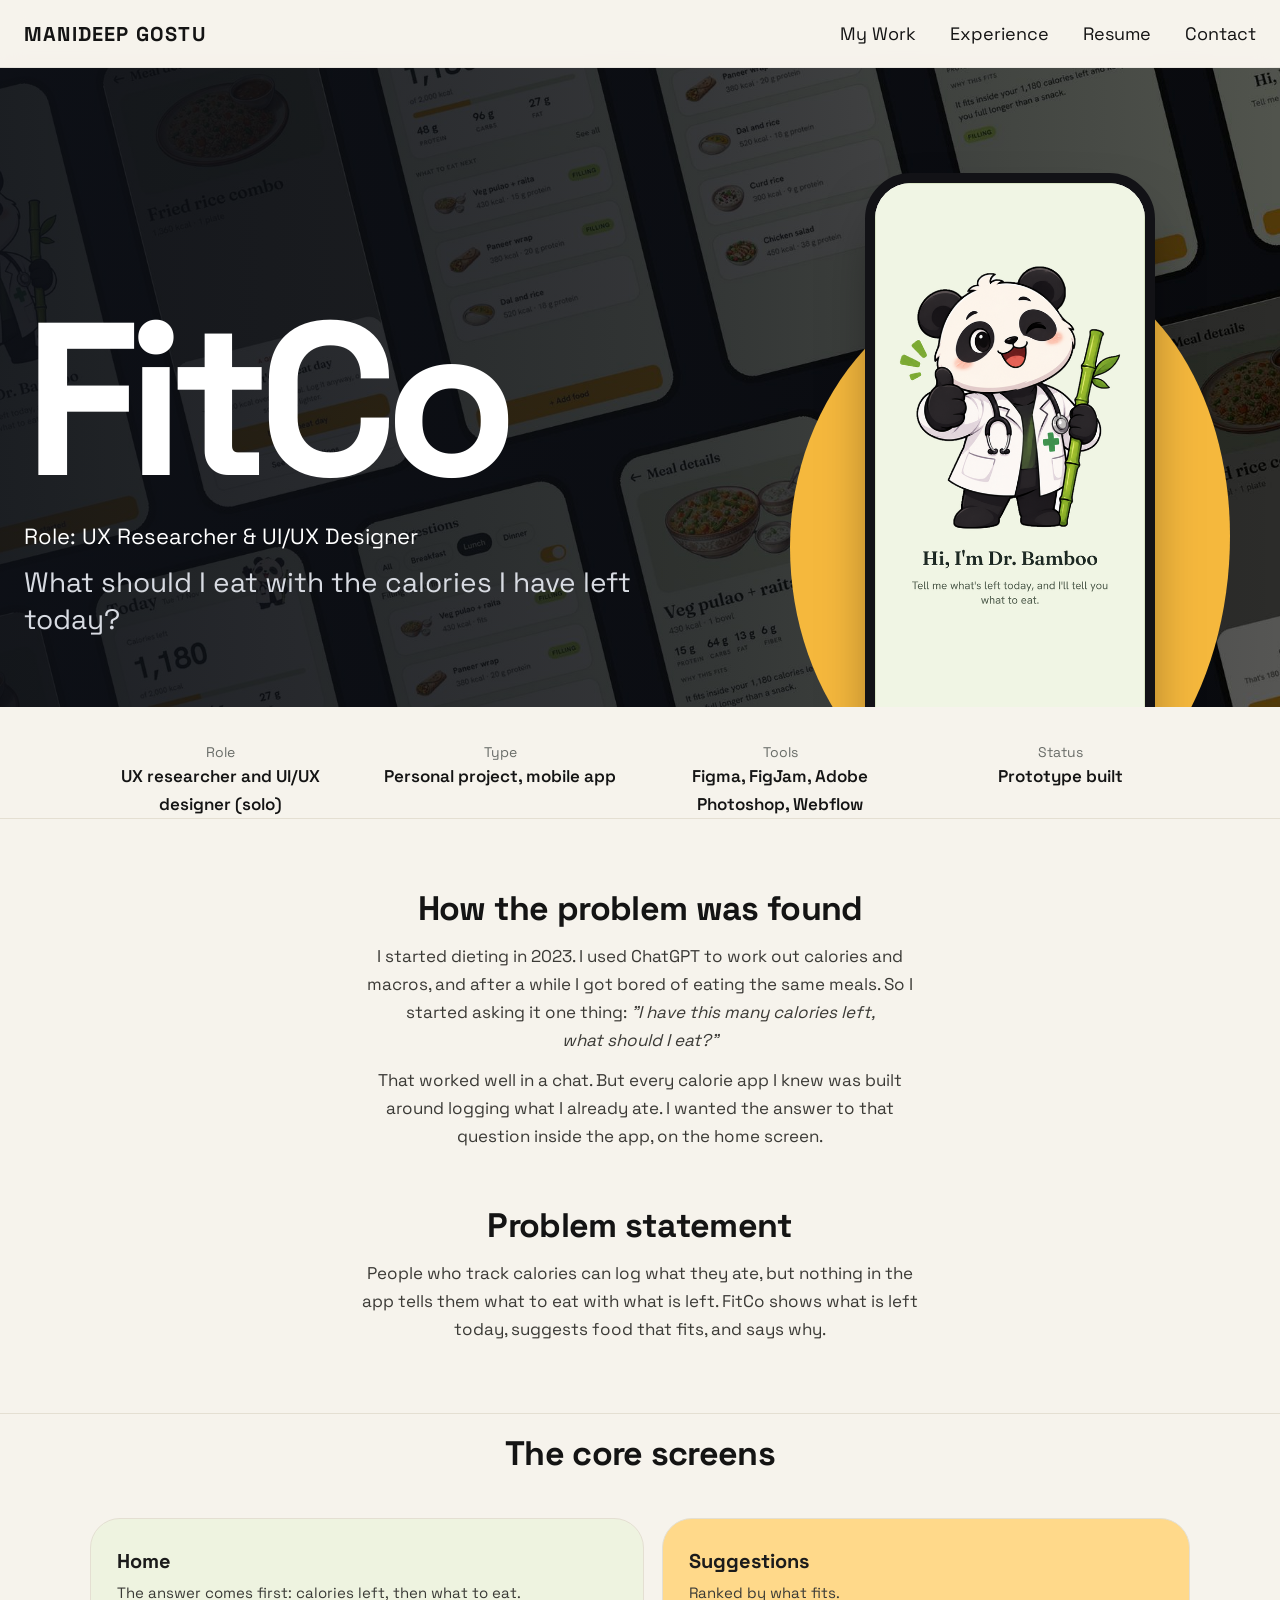
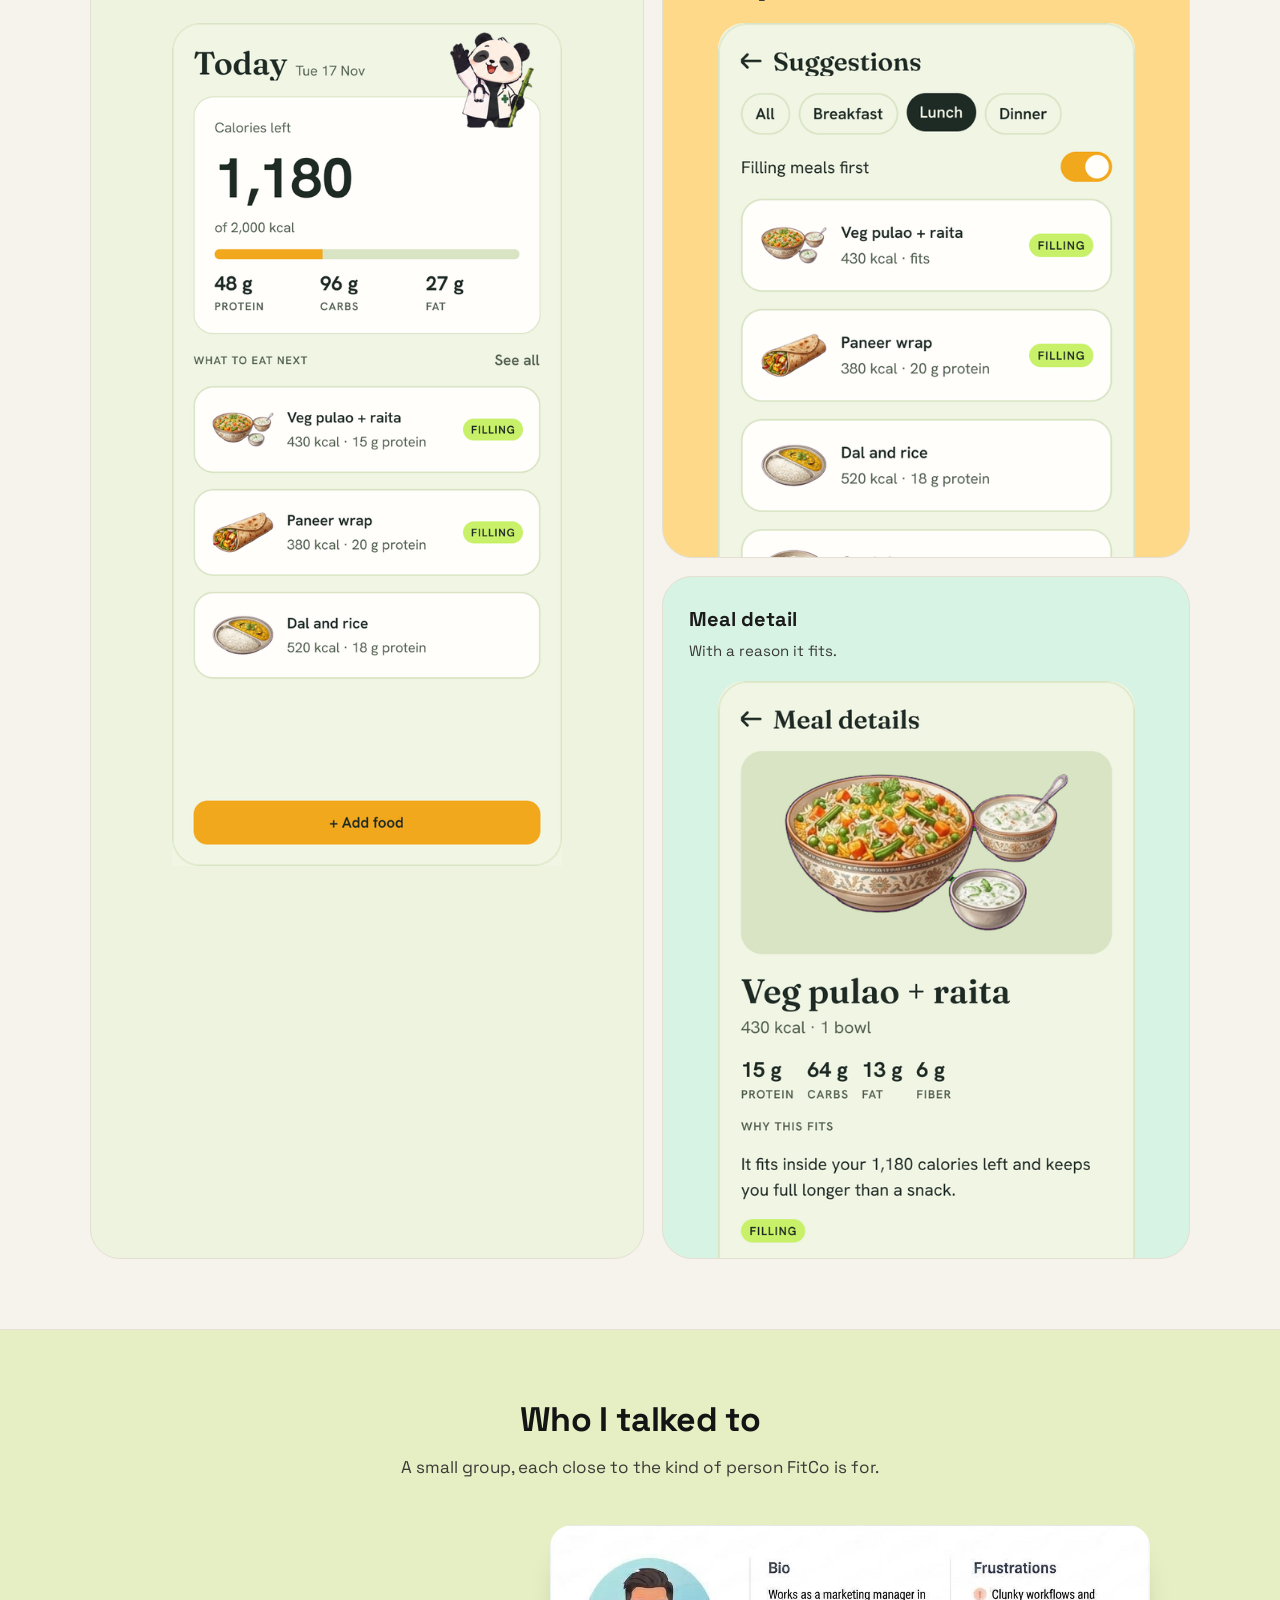
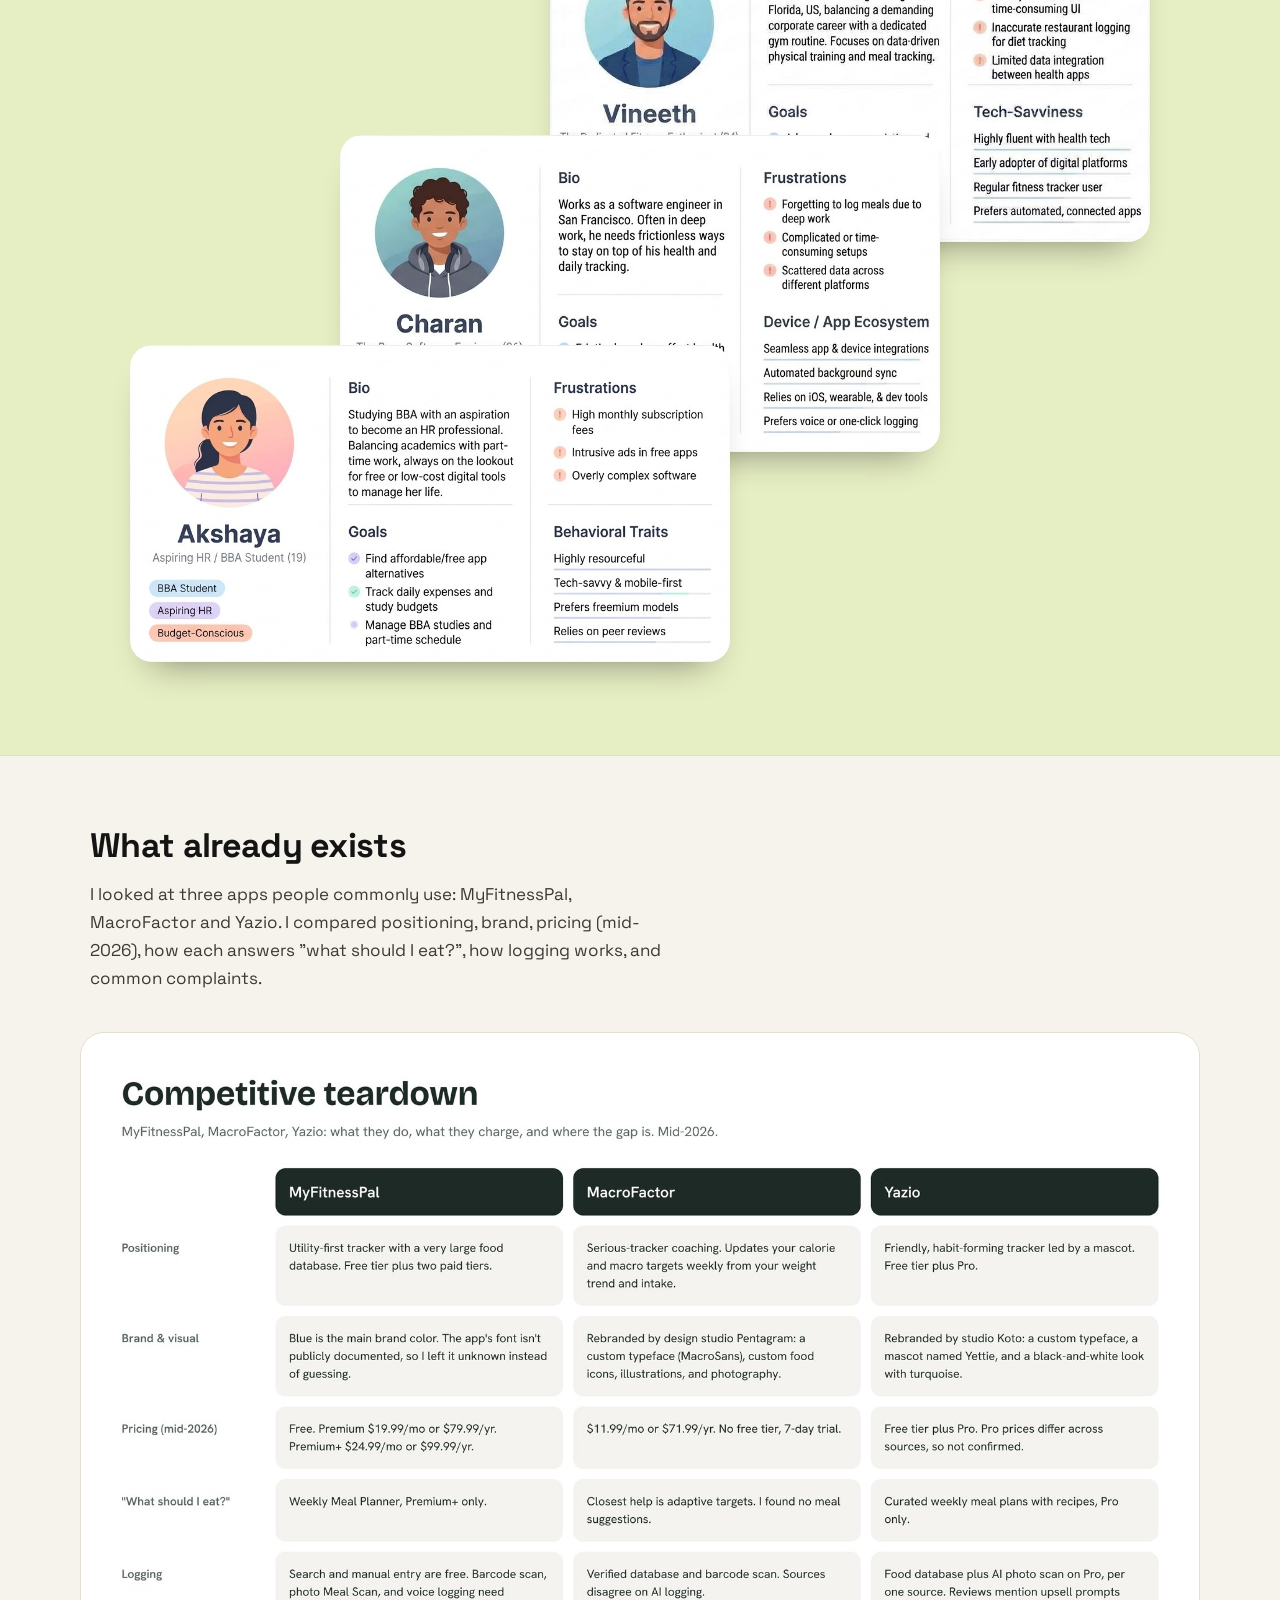
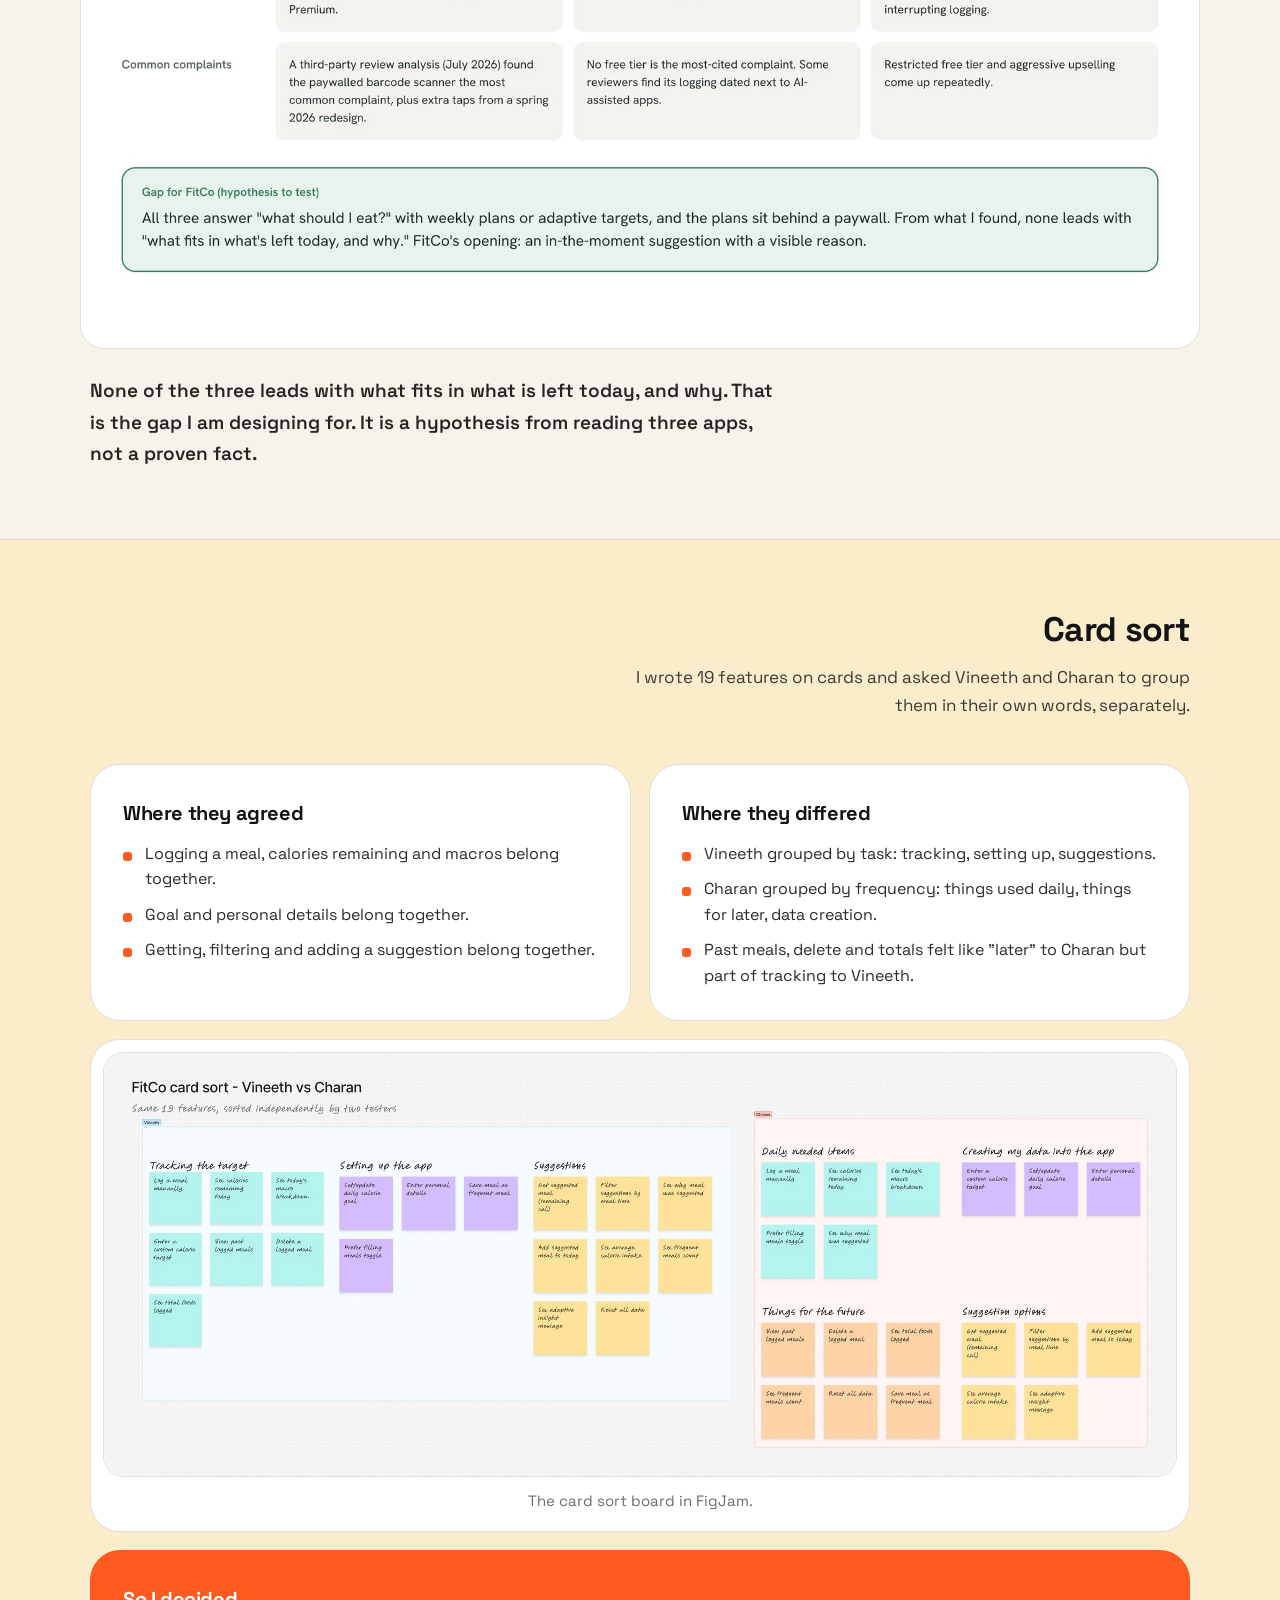
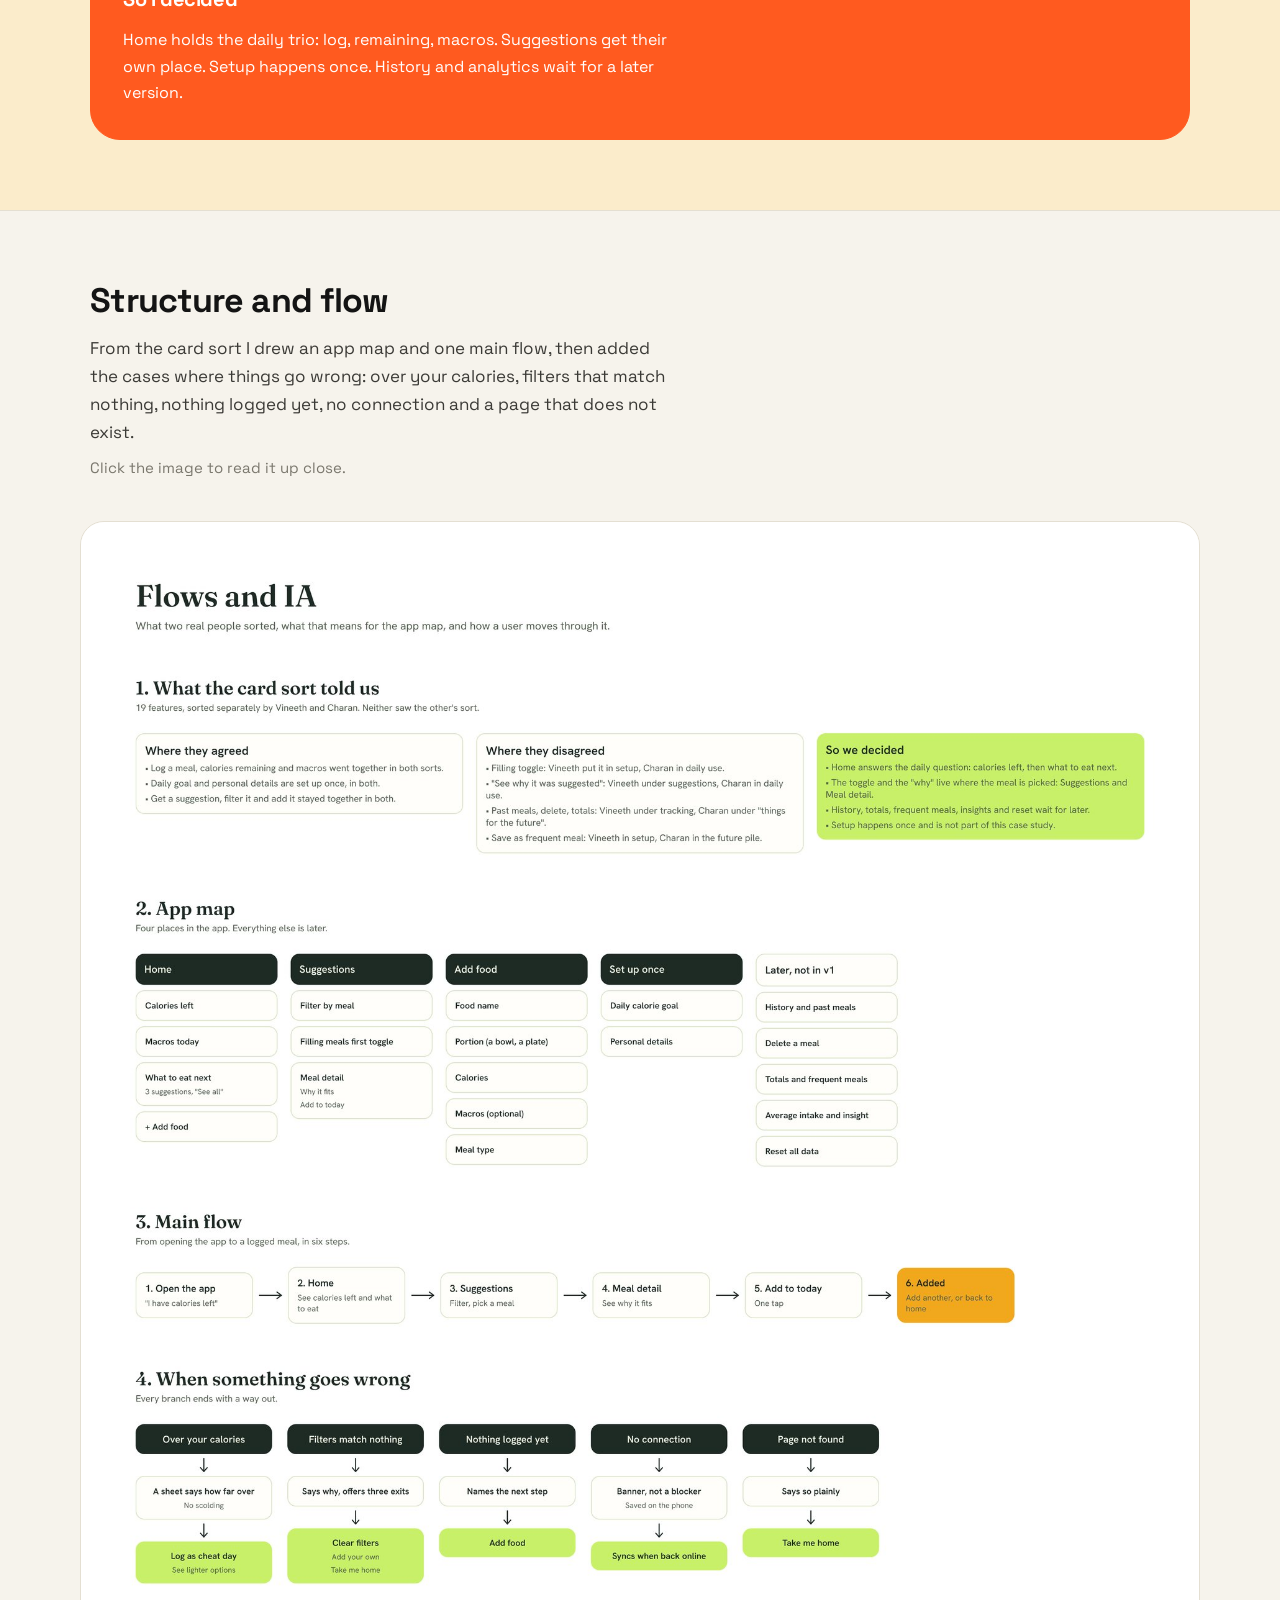
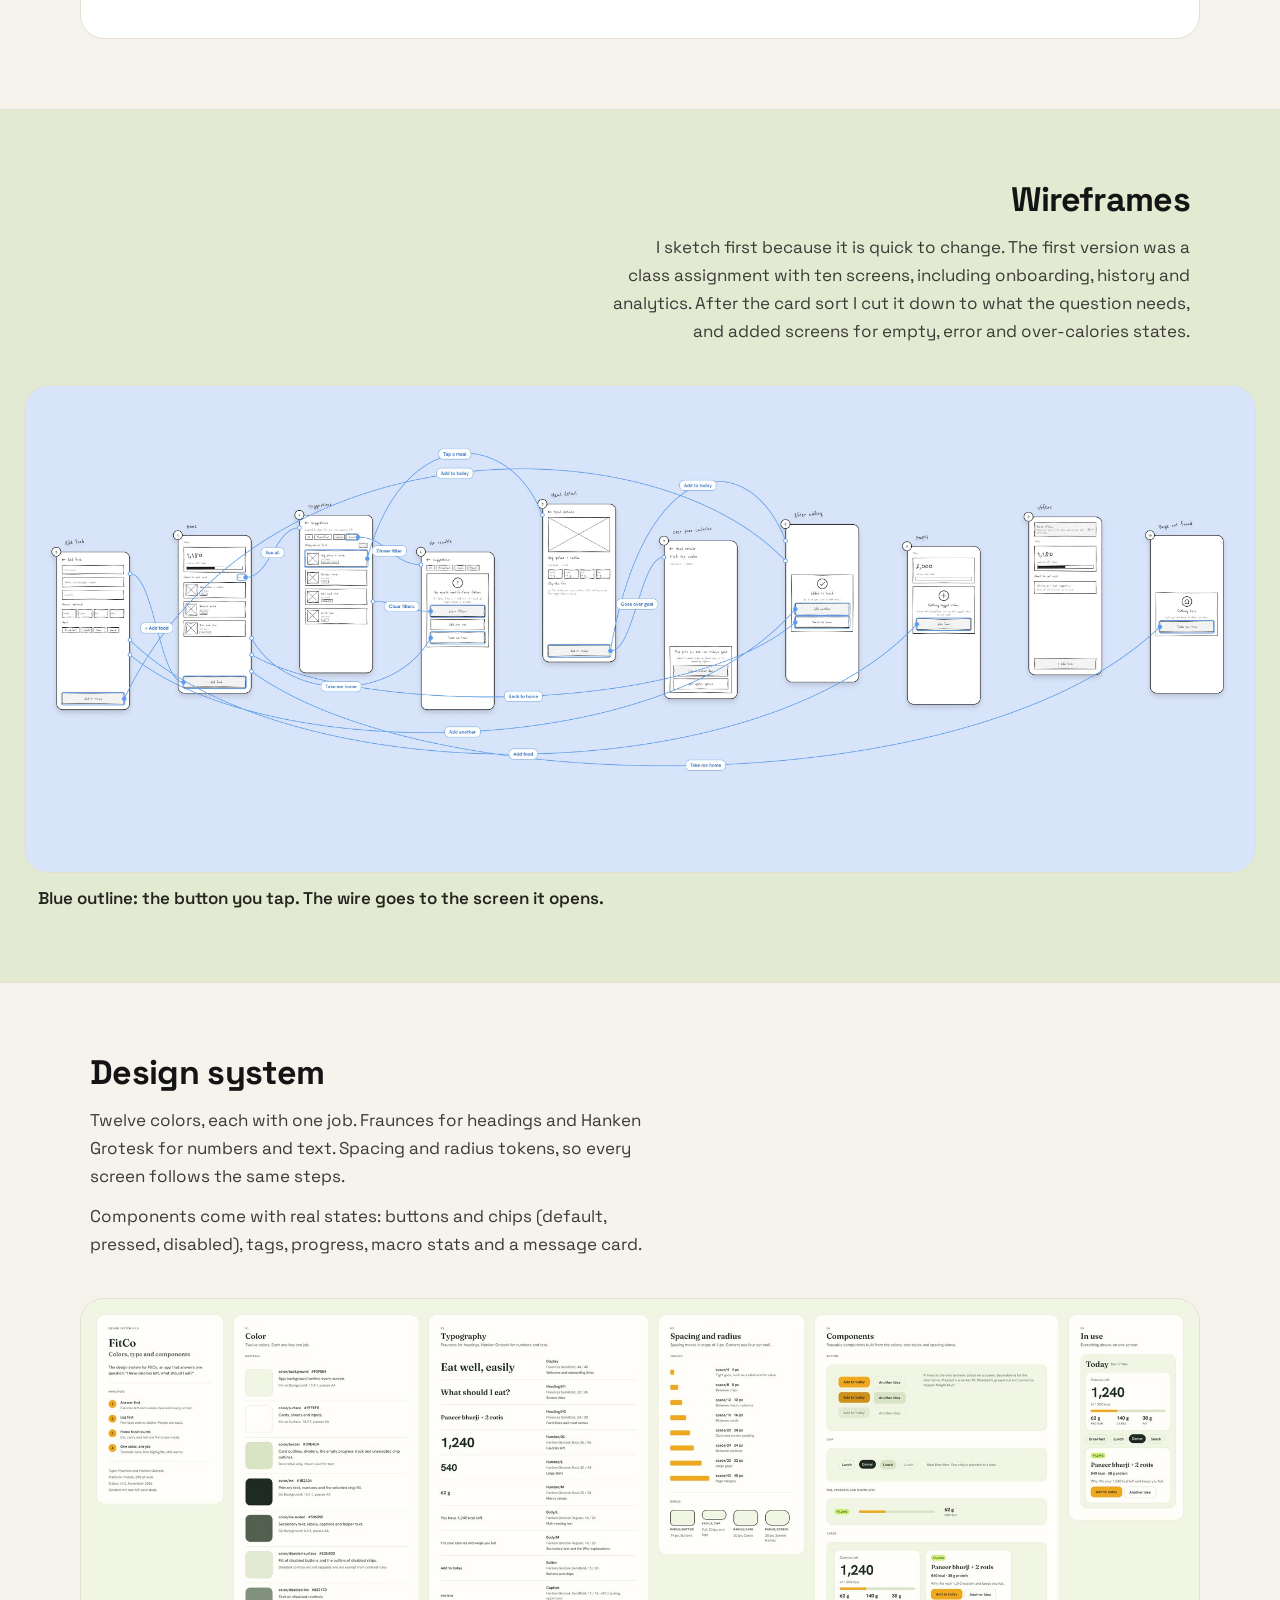
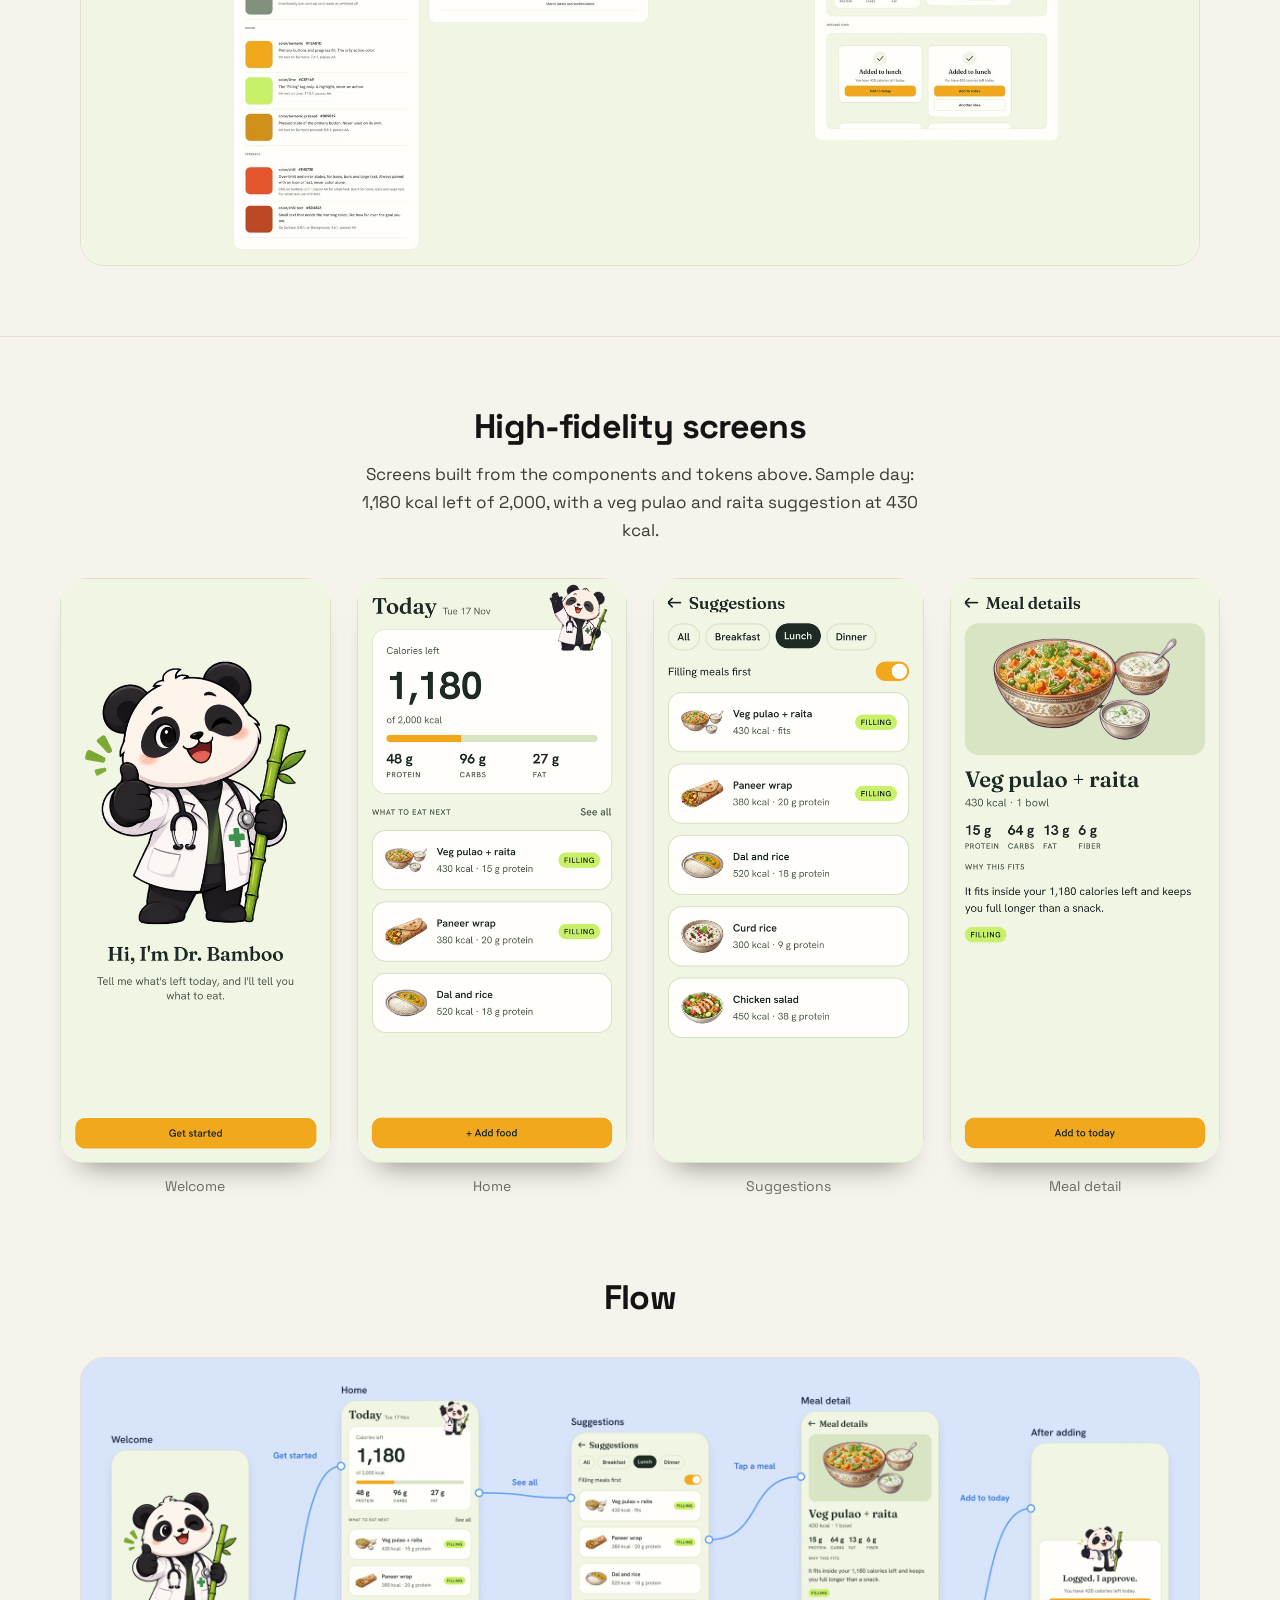
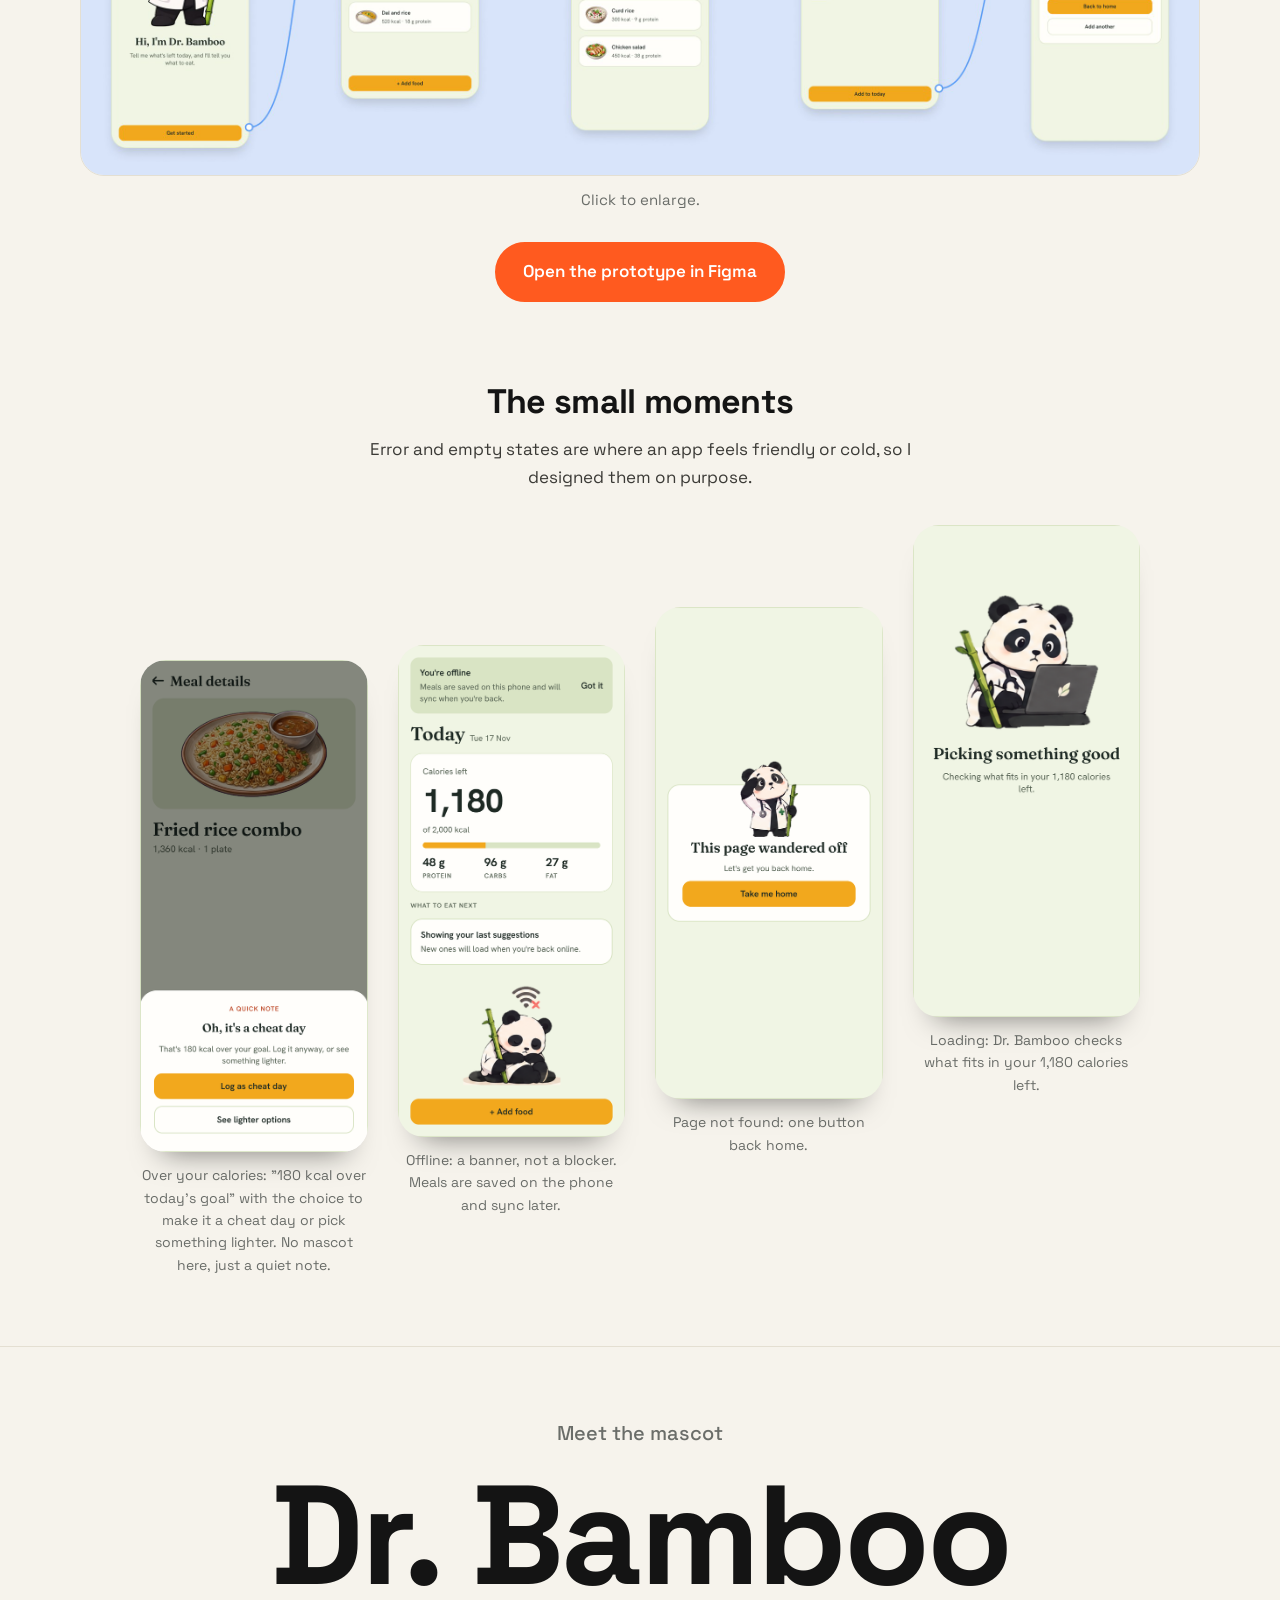
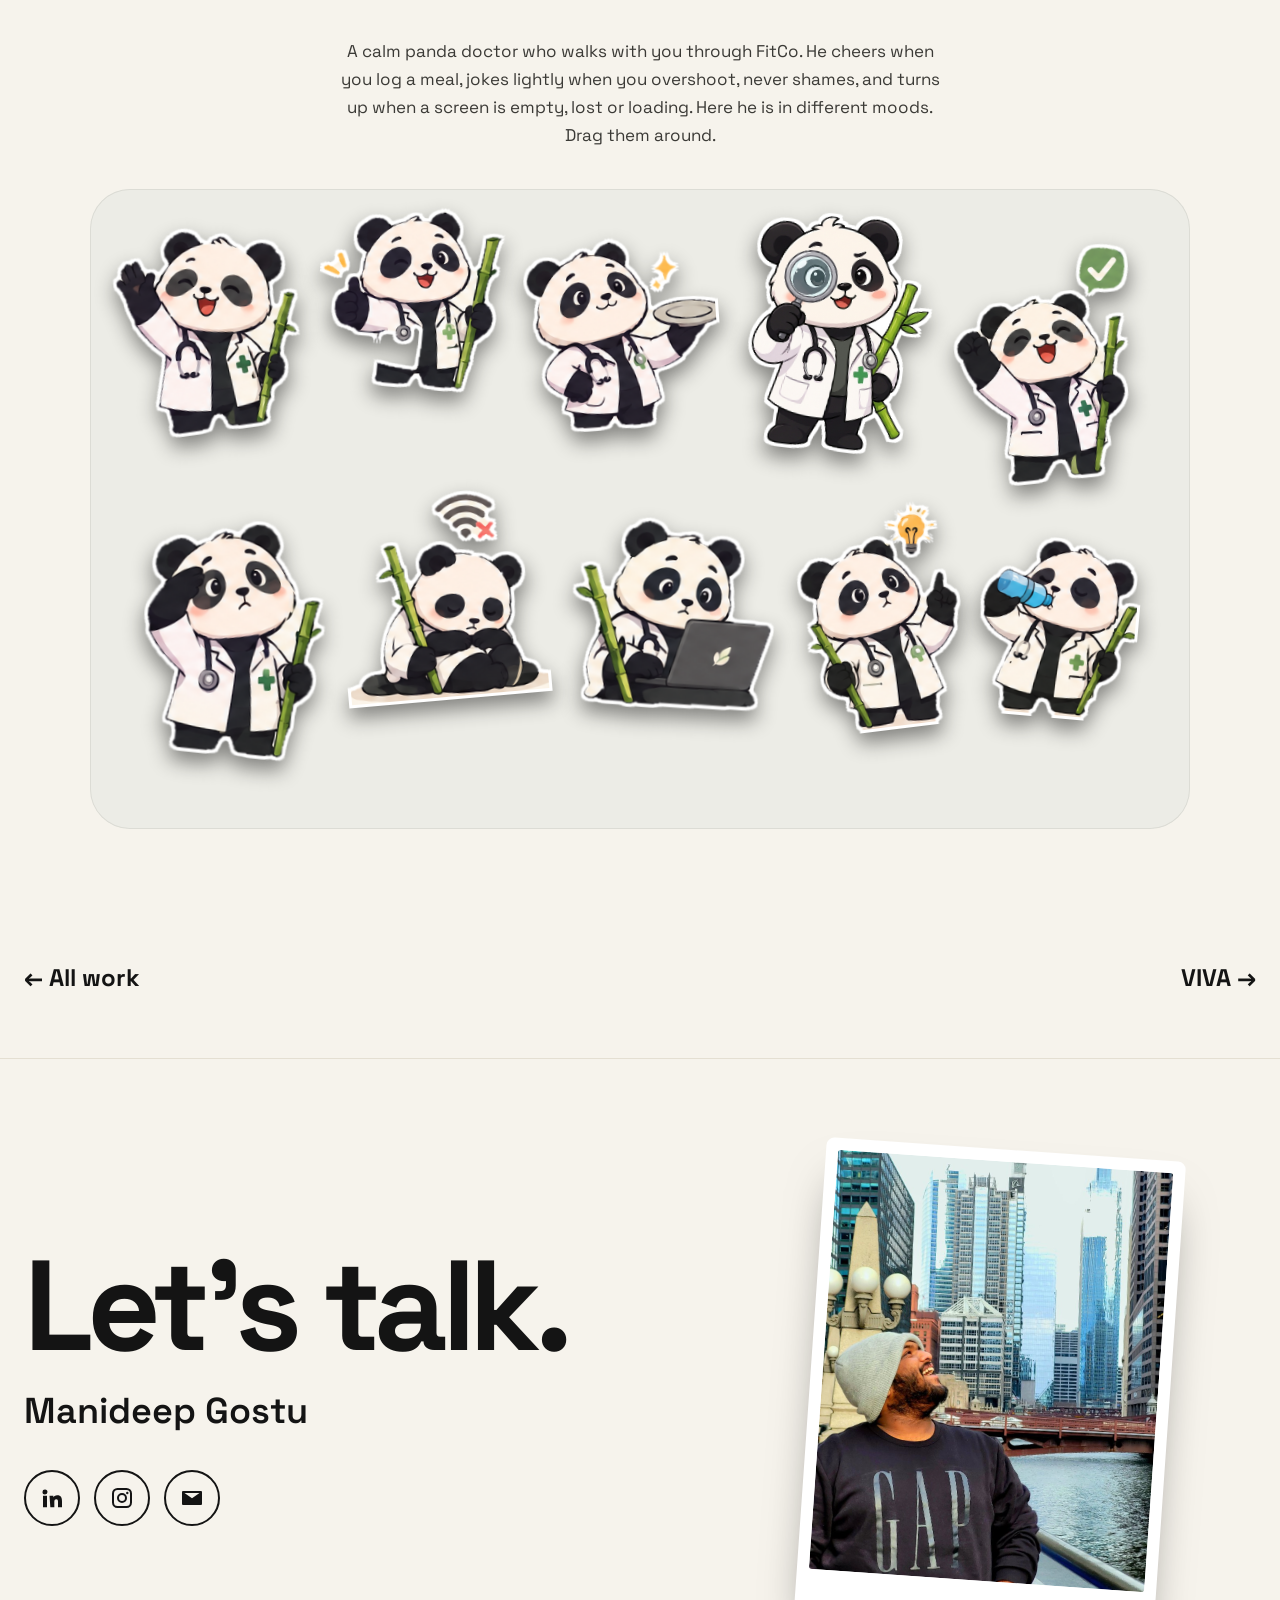
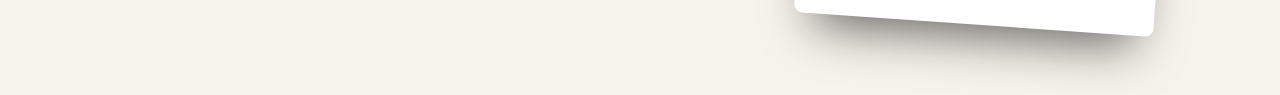
==== commit 63efde42: "Home v16: paper GIF hero, chalkboard, skill chips, VIVA stamp Co-Authored-By: Claude Sonnet 5.5 <nor" ====
--- a/fitco.html
+++ b/fitco.html
@@ -10,11 +10,11 @@
 </div></nav>
 
 <header class="cs-hero dark"><div class="wrap">
-  <div class="txt"><h1>FitCo</h1><p class="role">Role: UI/UX &amp; Product Designer</p><p class="lede">What should I eat with the calories I have left today?</p></div>
+  <div class="txt"><h1>FitCo</h1><p class="role">Role: UX Researcher &amp; UI/UX Designer</p><p class="lede">What should I eat with the calories I have left today?</p></div>
   <div class="blobwrap"><div class="blob"></div><img class="phone" src="images/hifi-welcome.png" alt="FitCo welcome screen with Dr. Bamboo"></div>
 </div></header>
 <section class="cs metabar"><div class="wrap"><dl class="meta">
-  <div><dt>Role</dt><dd>Everything: research, UX, UI</dd></div><div><dt>Type</dt><dd>Personal project, mobile app</dd></div>
+  <div><dt>Role</dt><dd>UX researcher and UI/UX designer (solo)</dd></div><div><dt>Type</dt><dd>Personal project, mobile app</dd></div>
   <div><dt>Tools</dt><dd>Figma, FigJam, Adobe Photoshop, Webflow</dd></div><div><dt>Status</dt><dd>Prototype built</dd></div>
 </dl></div></section>
 
--- a/style.css
+++ b/style.css
@@ -493,3 +493,37 @@
 .mat-r.left i{display:none}
 .matdeco{stroke:rgba(255,255,255,.16)}
 .hero .hint{bottom:10px}
+
+/* ===== v16 home: paper-roll hero, chalkboard, small skill chips, VIVA stamp ===== */
+.hero{color:var(--ink);background:#f1f0ec url(images/paper-roll.gif) center/cover no-repeat;box-shadow:none;padding:56px 0 80px}
+.hero .hey,.hero .here{color:var(--ink)}.hero .hey{opacity:1}
+.hero p{color:var(--ink2)}
+.hero .btn{border-color:var(--ink);color:var(--ink);background:transparent}
+.hero .btn.fill{background:var(--ink);color:#fff;border-color:var(--ink)}
+.hero .hint{color:#f3e9d8;bottom:9px;right:22px;z-index:5;font-size:12.5px}
+.hero #board{position:relative;height:680px;overflow:hidden;border-radius:8px;box-sizing:border-box;border:16px solid #9a6636;border-color:#ad7842 #96632f #84552a #96632f;
+ background:radial-gradient(120% 90% at 30% 20%,#33473d,#243229 70%,#1c2822);box-shadow:0 26px 40px -22px rgba(0,0,0,.55)}
+.hero #board::before{content:"";position:absolute;inset:0;pointer-events:none;opacity:.55;background:url("data:image/svg+xml,%3Csvg xmlns='http://www.w3.org/2000/svg' width='700' height='460'%3E%3Cfilter id='n'%3E%3CfeTurbulence type='fractalNoise' baseFrequency='.008 .035' numOctaves='3' seed='7'/%3E%3CfeColorMatrix values='0 0 0 0 1 0 0 0 0 1 0 0 0 0 1 0 0 0 1.5 -.7'/%3E%3C/filter%3E%3Crect width='100%25' height='100%25' filter='url(%23n)'/%3E%3C/svg%3E") center/cover;box-shadow:inset 0 0 70px rgba(0,0,0,.55)}
+.tray{position:absolute;left:0;right:0;bottom:0;height:46px;background:linear-gradient(#a56e3d,#8a5a2f 60%,#6f4624);box-shadow:0 -2px 0 rgba(255,255,255,.14) inset,0 -8px 14px -8px rgba(0,0,0,.5);pointer-events:none}
+.chalk{position:absolute;bottom:34px;height:9px;border-radius:3px;box-shadow:0 2px 2px rgba(0,0,0,.35)}
+.chalk.c1{left:6%;width:46px;background:#f4f4ef;rotate:-4deg}
+.chalk.c2{left:6%;margin-left:56px;width:30px;background:#ffe27a;rotate:3deg}
+.chalk.c3{left:6%;margin-left:96px;width:38px;background:#ff9db8;rotate:-2deg}
+.duster{position:absolute;bottom:30px;left:6%;margin-left:152px;width:74px;height:26px;border-radius:5px 5px 3px 3px;rotate:2deg;background:linear-gradient(#5d5b56 0 58%,#b78549 58%);box-shadow:0 3px 3px rgba(0,0,0,.4)}
+.duster::before{content:"";position:absolute;left:4px;right:4px;top:-3px;height:8px;border-radius:5px;background:#7a786f}
+.duster::after{content:"";position:absolute;inset:0;border-radius:inherit;background:radial-gradient(circle at 30% 30%,rgba(255,255,255,.45),transparent 40%),radial-gradient(circle at 75% 20%,rgba(255,255,255,.3),transparent 35%)}
+.hero .pin.photo{box-shadow:0 14px 22px -10px rgba(0,0,0,.65)}
+@media (max-width:900px){.hero #board{height:520px}.tray{height:38px}}
+/* what I do: small chips */
+.about{padding:10px 0 70px}
+.about h2{font-size:clamp(26px,3vw,34px);margin-bottom:18px}
+.do{gap:10px}
+.do span{font-size:15px;font-weight:500;letter-spacing:0;padding:8px 15px;border-radius:10px;border:1.5px solid var(--ink);background:rgba(255,255,255,.6)}
+.do span:hover{transform:rotate(-2deg) translateY(-2px)}
+.bigall{font-size:clamp(26px,3.2vw,40px);line-height:1.1;letter-spacing:-.03em;margin-top:34px}
+.bigall small{font-size:clamp(15px,1.4vw,18px);margin-top:8px}
+/* VIVA stamp */
+.card .art.viva{position:relative}
+.stamp{position:absolute;left:50%;top:50%;translate:-50% -50%;rotate:-12deg;z-index:3;padding:9px 22px;border-radius:16px;border:3px solid #c8201f;color:#c8201f;font:700 clamp(15px,2vw,22px)/1 var(--f);letter-spacing:.14em;white-space:nowrap;box-shadow:inset 0 0 0 3px rgba(255,255,255,0),0 0 0 2px rgba(200,32,31,.0);background:rgba(255,255,255,.55);opacity:.92;mix-blend-mode:multiply}
+.stamp::before{content:"";position:absolute;inset:3px;border:1.5px solid #c8201f;border-radius:11px}
+.stamp{background:#fff4ee;mix-blend-mode:normal;opacity:1;font-size:clamp(17px,2.3vw,26px);padding:12px 26px;box-shadow:0 6px 14px -6px rgba(120,20,20,.45)}
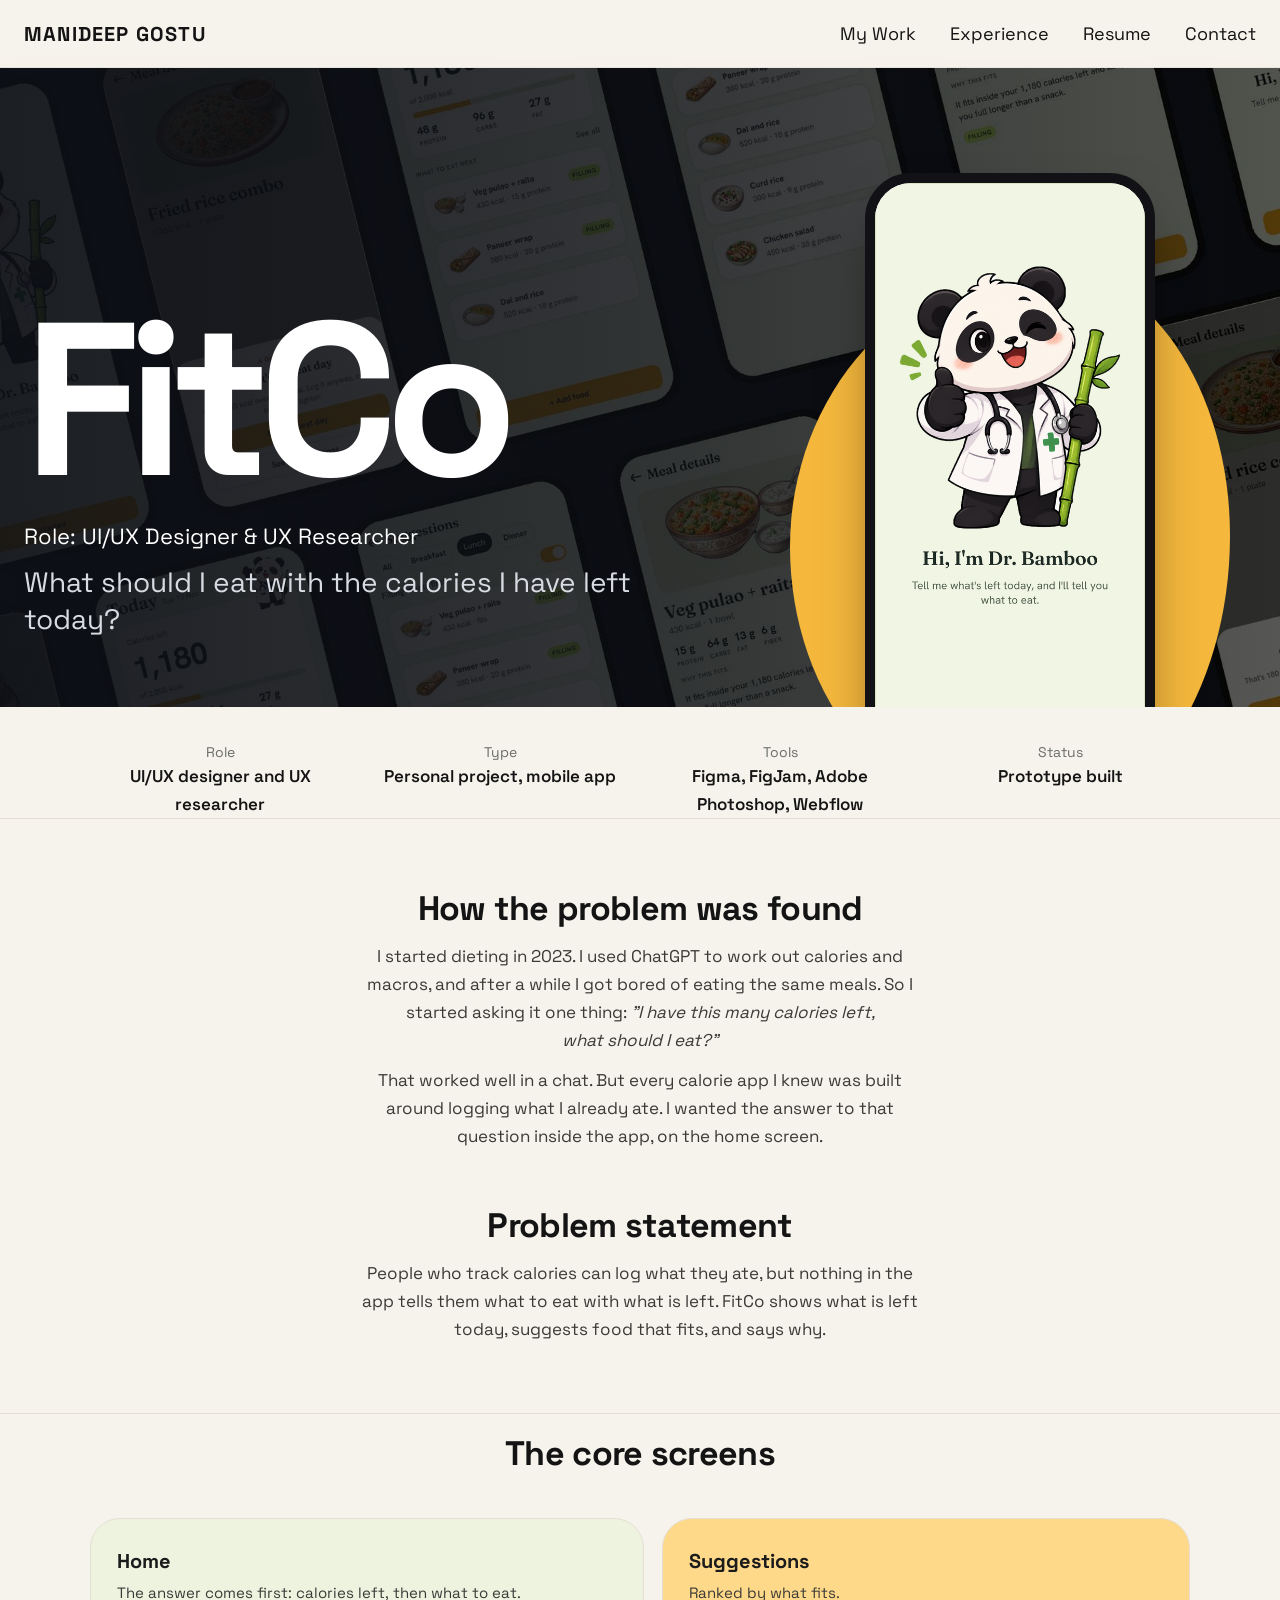
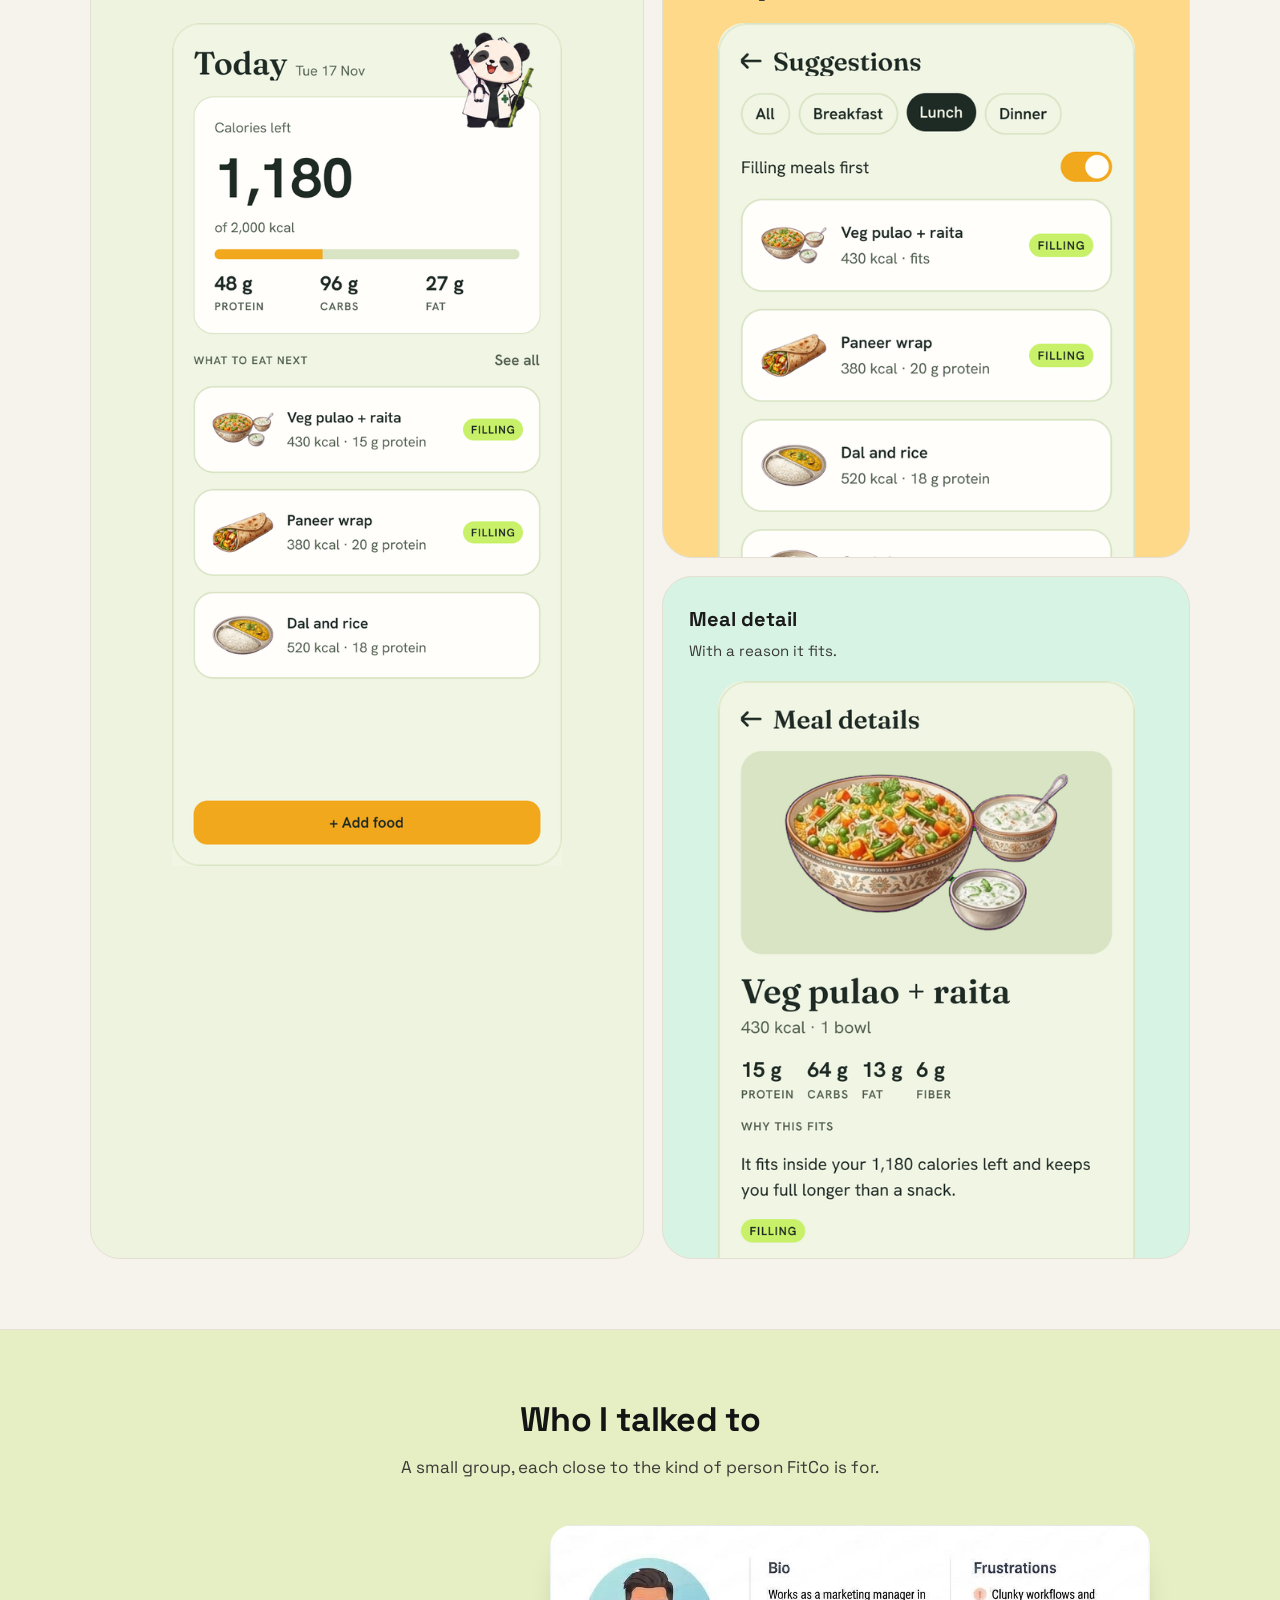
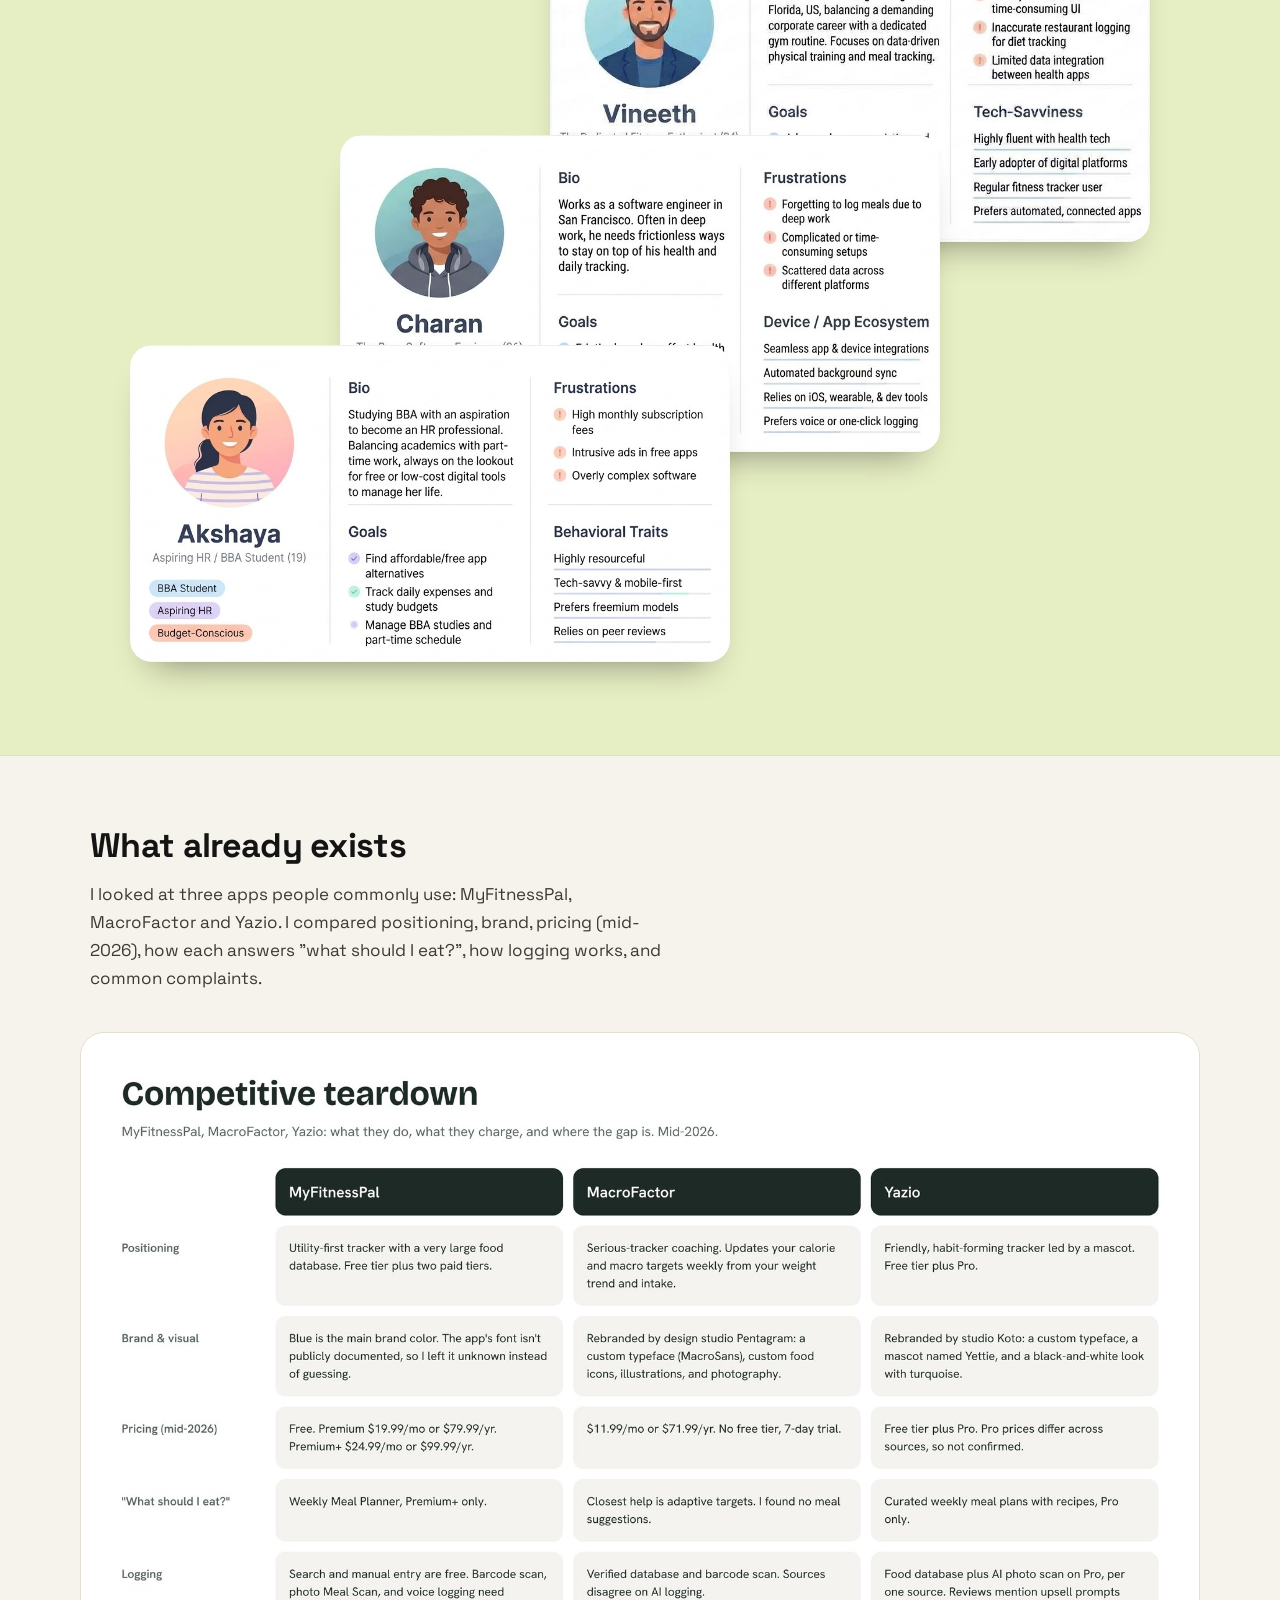
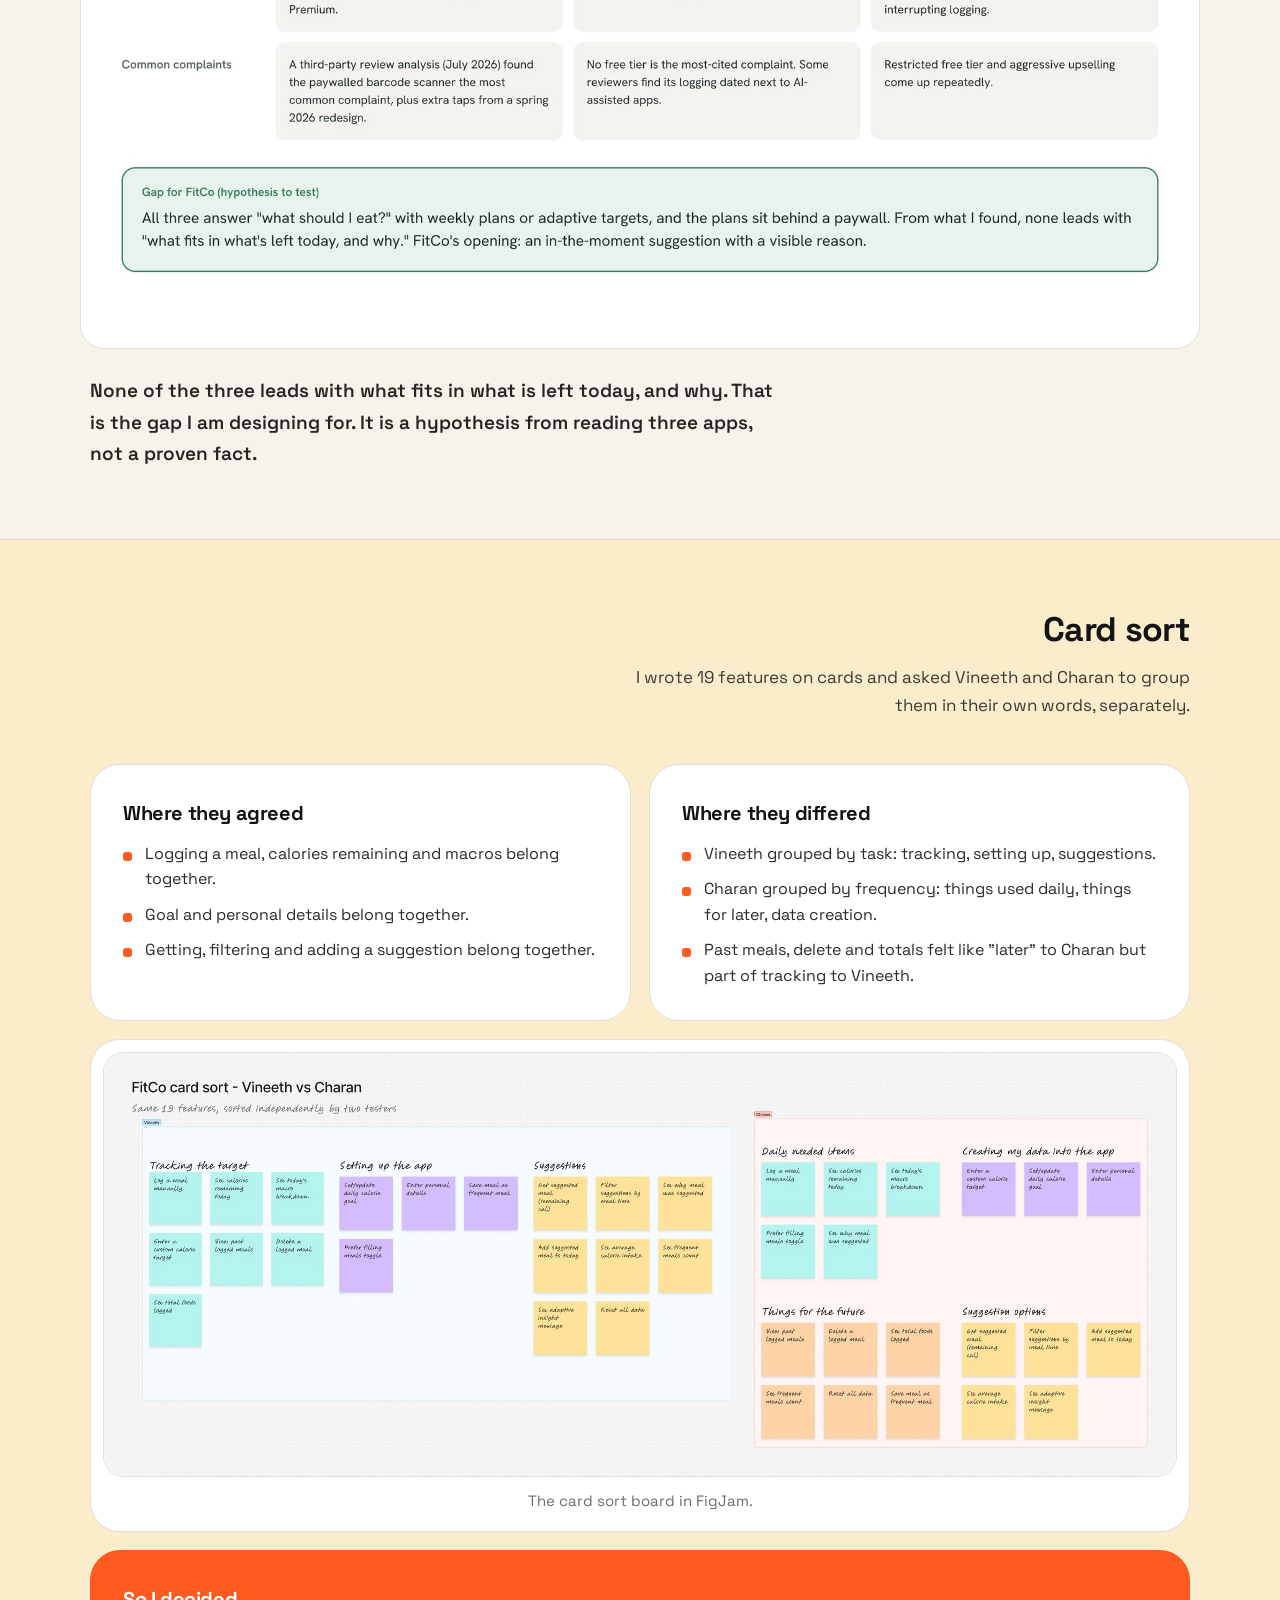
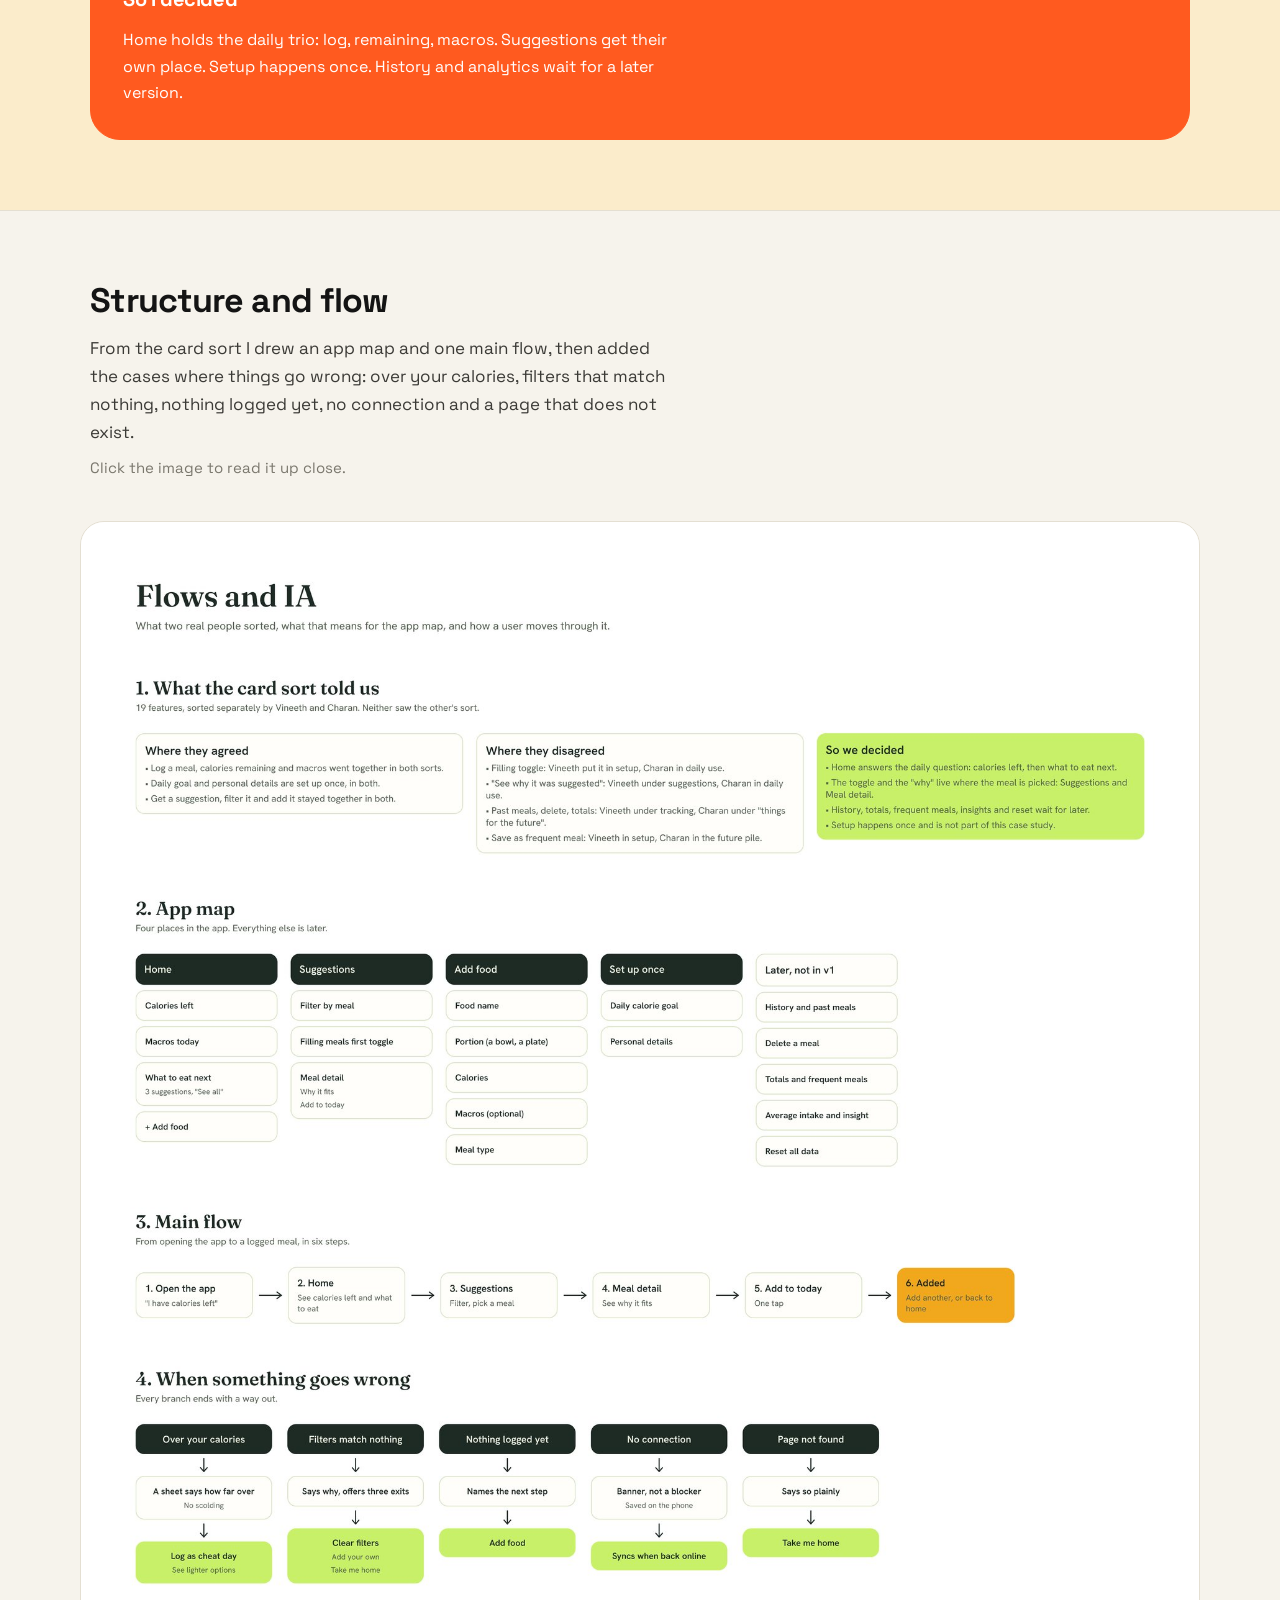
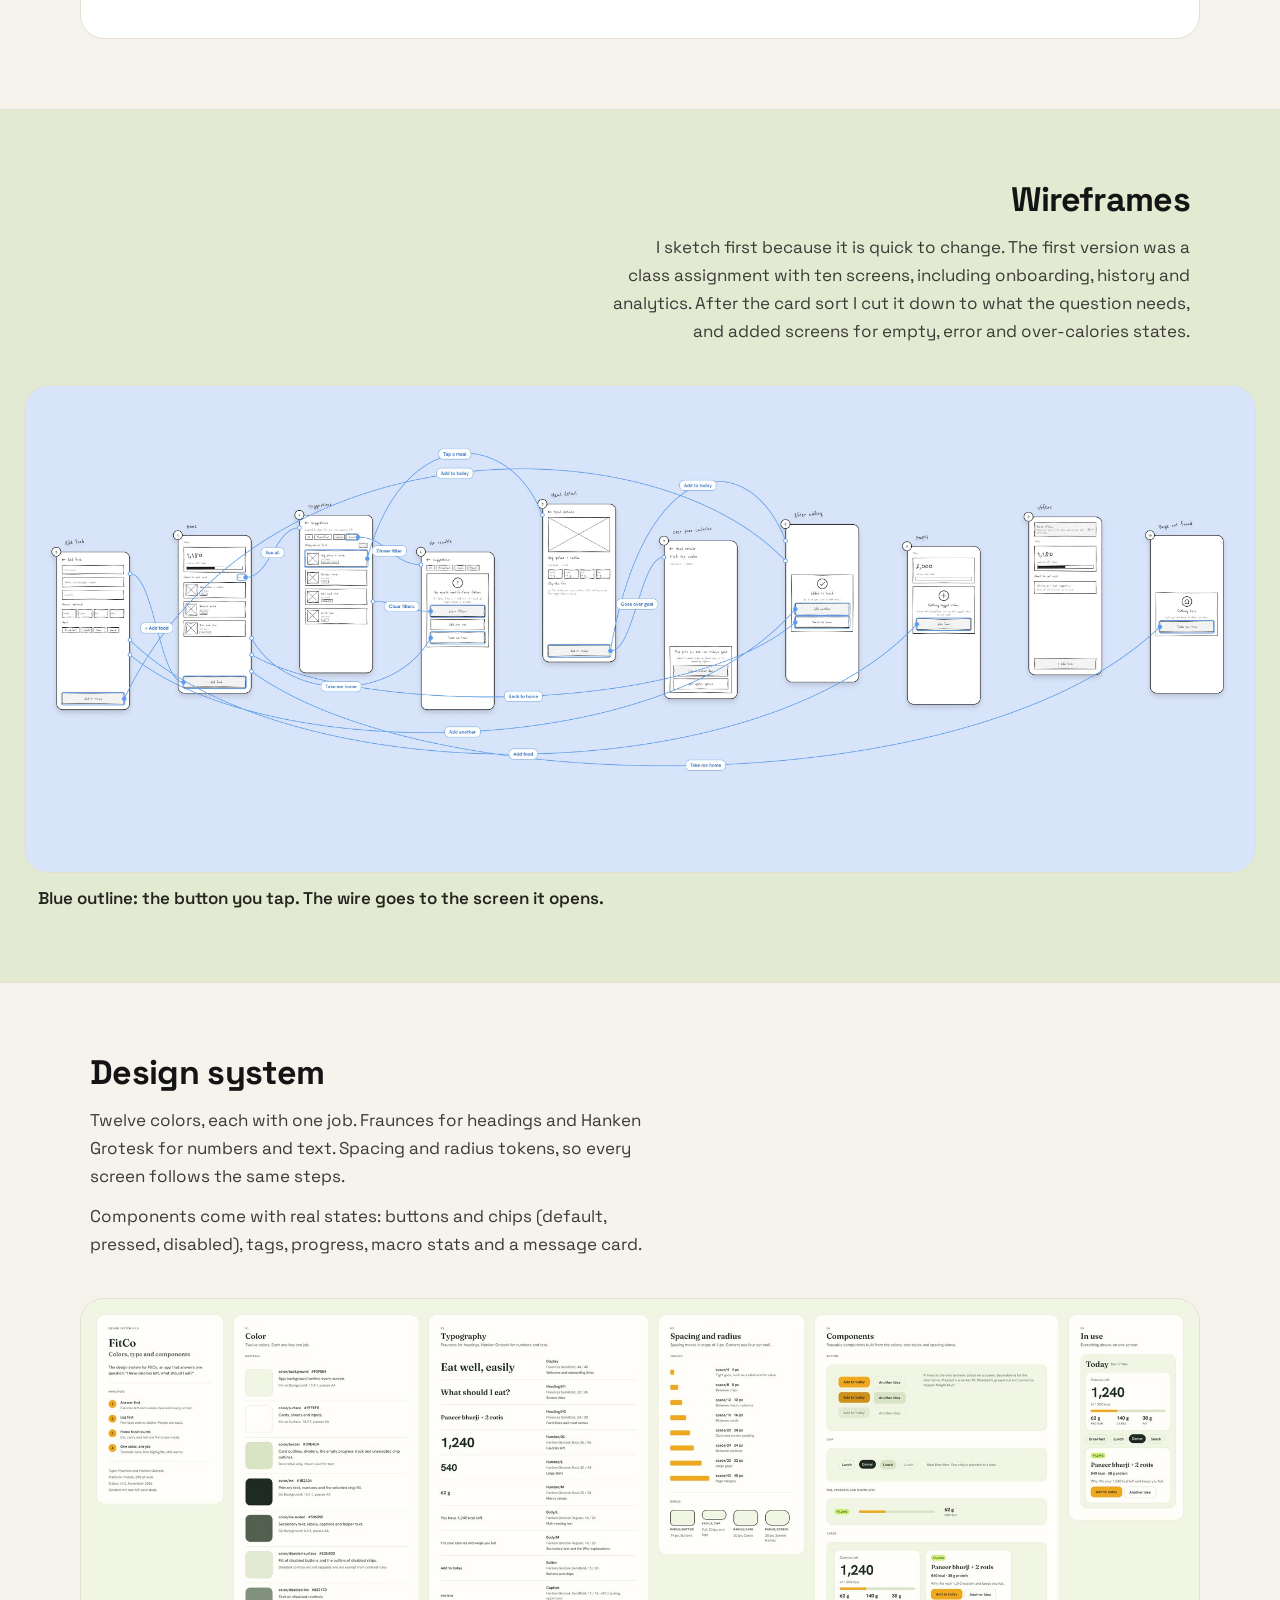
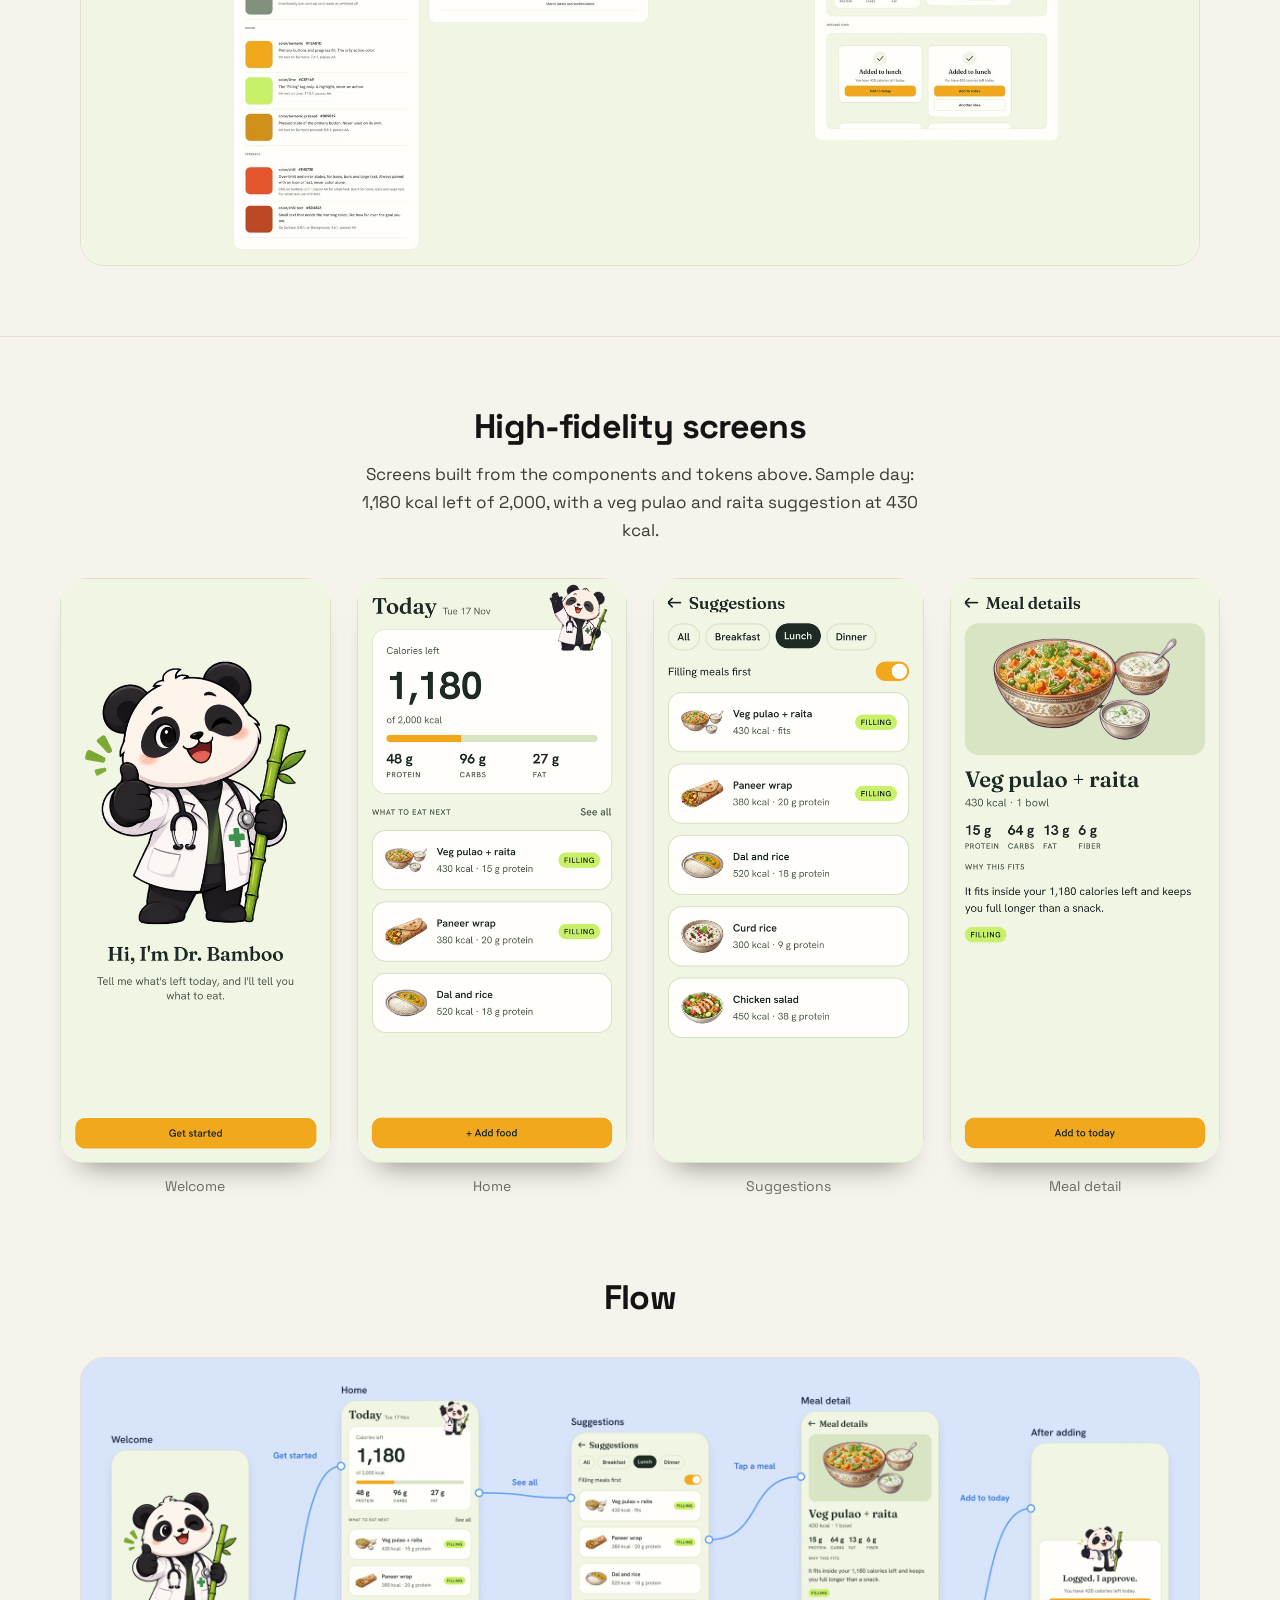
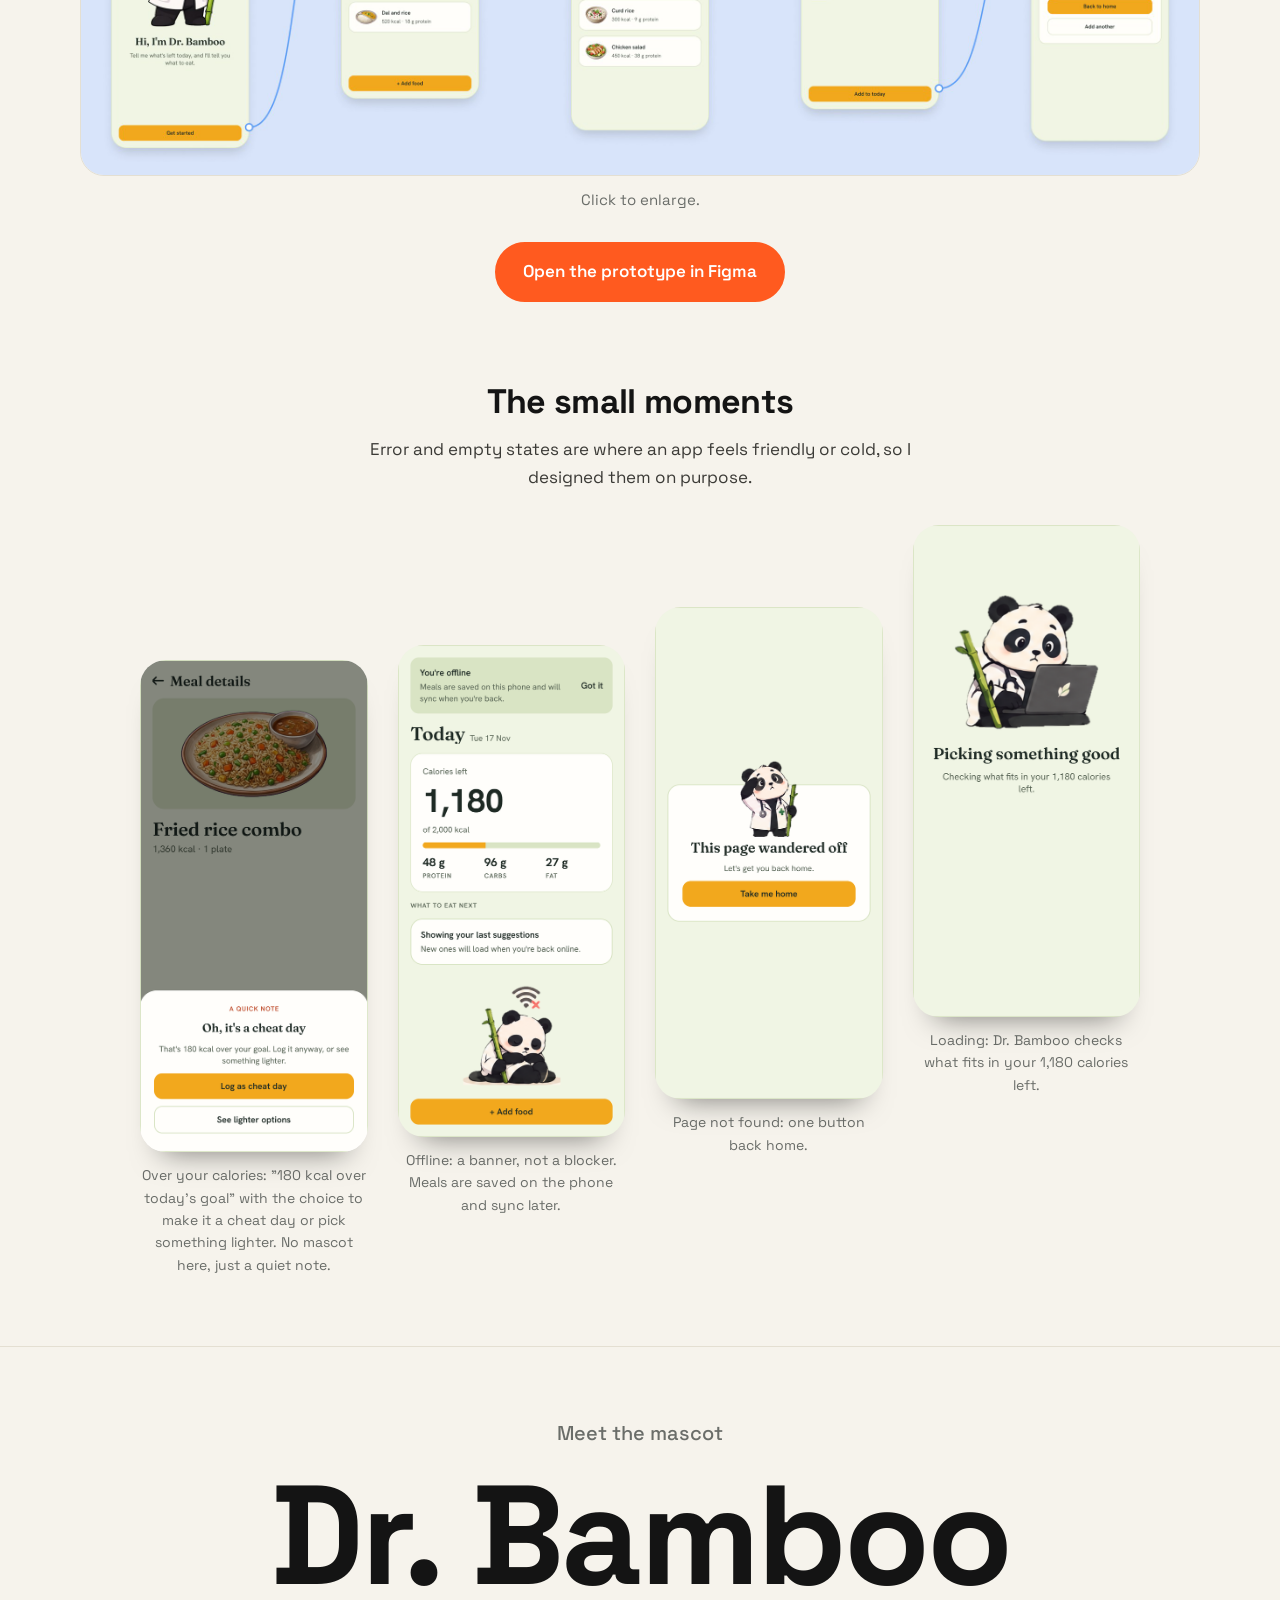
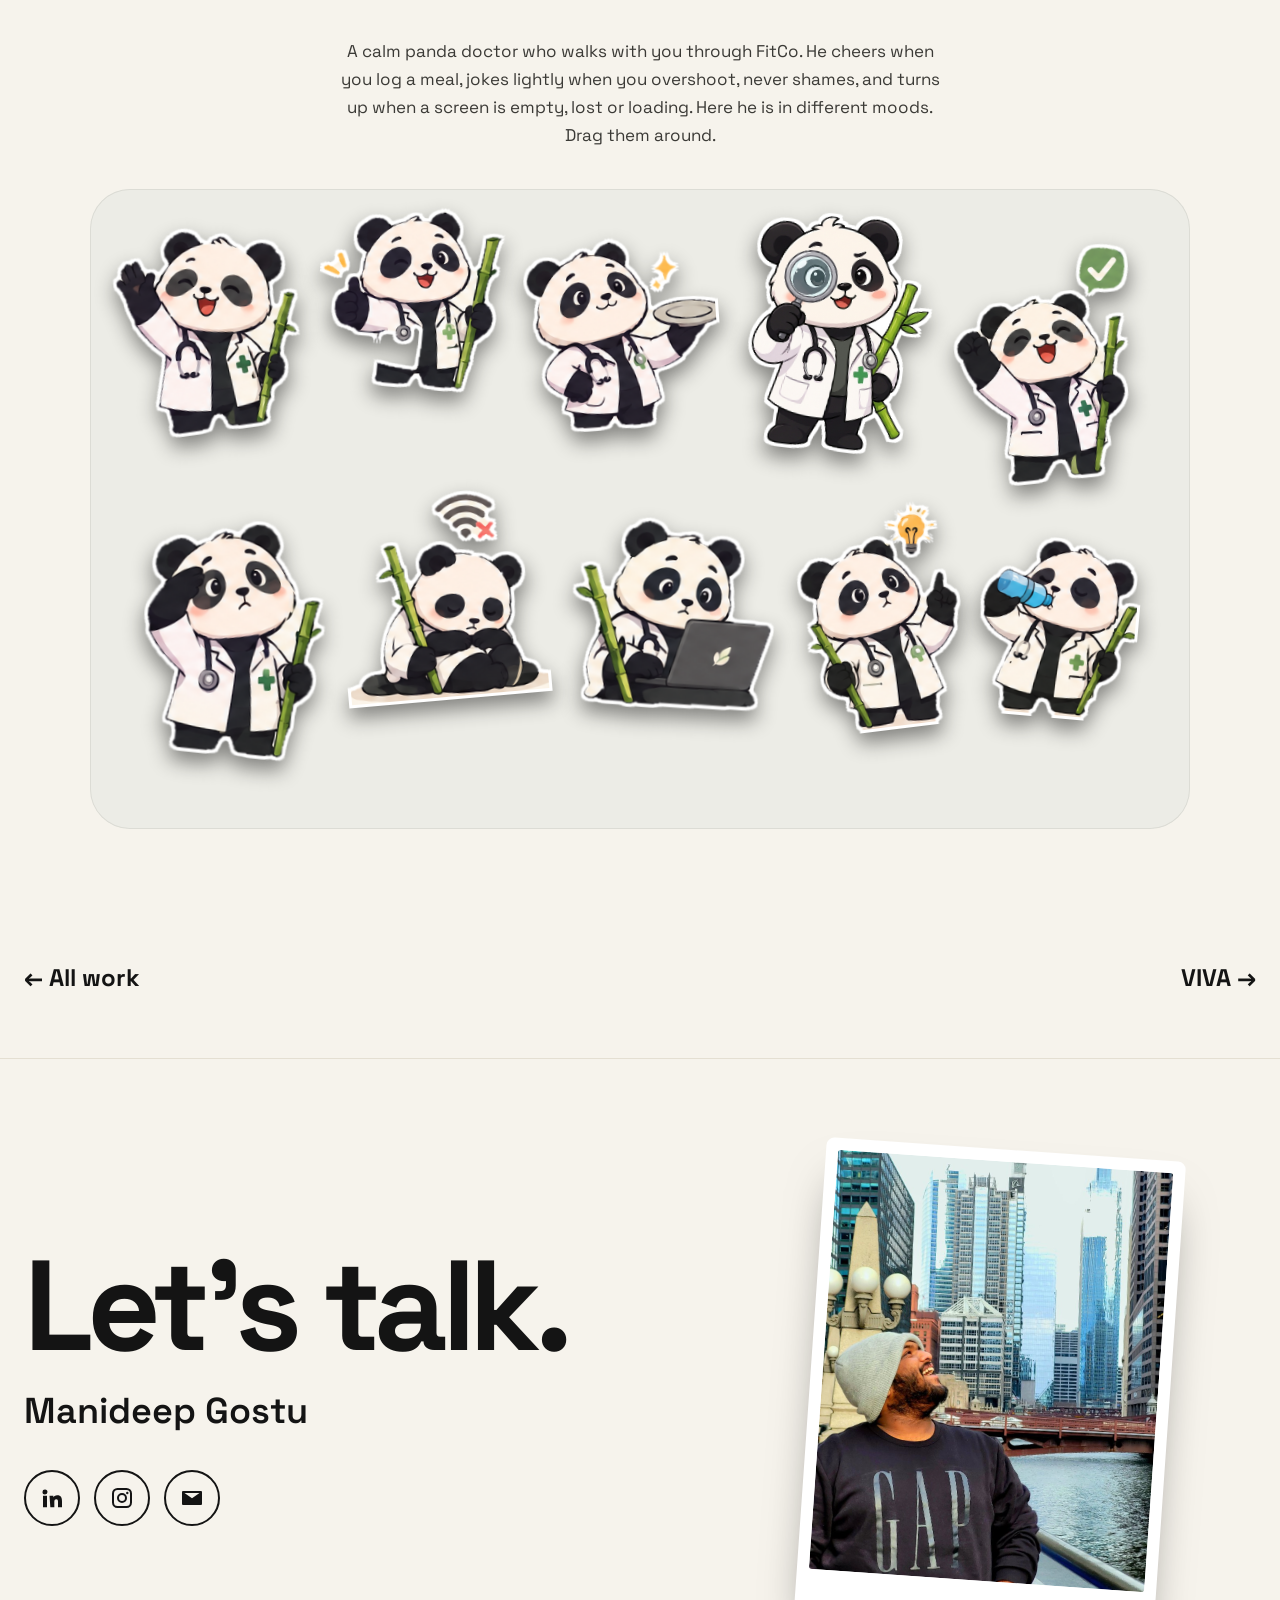
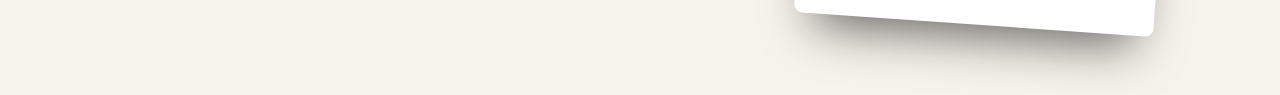
==== commit 28efed5d: "Home v17: workbench dot-grid hero, bigger Dr. Bamboo, three-line skills, FitCo role wording Co-Autho" ====
--- a/fitco.html
+++ b/fitco.html
@@ -10,11 +10,11 @@
 </div></nav>
 
 <header class="cs-hero dark"><div class="wrap">
-  <div class="txt"><h1>FitCo</h1><p class="role">Role: UX Researcher &amp; UI/UX Designer</p><p class="lede">What should I eat with the calories I have left today?</p></div>
+  <div class="txt"><h1>FitCo</h1><p class="role">Role: UI/UX Designer &amp; UX Researcher</p><p class="lede">What should I eat with the calories I have left today?</p></div>
   <div class="blobwrap"><div class="blob"></div><img class="phone" src="images/hifi-welcome.png" alt="FitCo welcome screen with Dr. Bamboo"></div>
 </div></header>
 <section class="cs metabar"><div class="wrap"><dl class="meta">
-  <div><dt>Role</dt><dd>UX researcher and UI/UX designer (solo)</dd></div><div><dt>Type</dt><dd>Personal project, mobile app</dd></div>
+  <div><dt>Role</dt><dd>UI/UX designer and UX researcher</dd></div><div><dt>Type</dt><dd>Personal project, mobile app</dd></div>
   <div><dt>Tools</dt><dd>Figma, FigJam, Adobe Photoshop, Webflow</dd></div><div><dt>Status</dt><dd>Prototype built</dd></div>
 </dl></div></section>
 
--- a/style.css
+++ b/style.css
@@ -527,3 +527,11 @@
 .stamp{position:absolute;left:50%;top:50%;translate:-50% -50%;rotate:-12deg;z-index:3;padding:9px 22px;border-radius:16px;border:3px solid #c8201f;color:#c8201f;font:700 clamp(15px,2vw,22px)/1 var(--f);letter-spacing:.14em;white-space:nowrap;box-shadow:inset 0 0 0 3px rgba(255,255,255,0),0 0 0 2px rgba(200,32,31,.0);background:rgba(255,255,255,.55);opacity:.92;mix-blend-mode:multiply}
 .stamp::before{content:"";position:absolute;inset:3px;border:1.5px solid #c8201f;border-radius:11px}
 .stamp{background:#fff4ee;mix-blend-mode:normal;opacity:1;font-size:clamp(17px,2.3vw,26px);padding:12px 26px;box-shadow:0 6px 14px -6px rgba(120,20,20,.45)}
+
+/* ===== v17: designer's workbench hero (still paper + responsive dot grid) ===== */
+.hero{background:#f6f3ec url(images/paper.jpg) center/700px}
+.hero .dots{position:absolute;inset:0;width:100%;height:100%;z-index:0;pointer-events:none}
+.do{display:grid;gap:10px}
+.do .r{display:flex;flex-wrap:wrap;gap:10px}
+.pin.sticker.bam{filter:drop-shadow(0 6px 8px rgba(0,0,0,.45))}
+@media (max-width:900px){.pin.bam{width:24%!important;left:72%!important;top:50%!important}}
